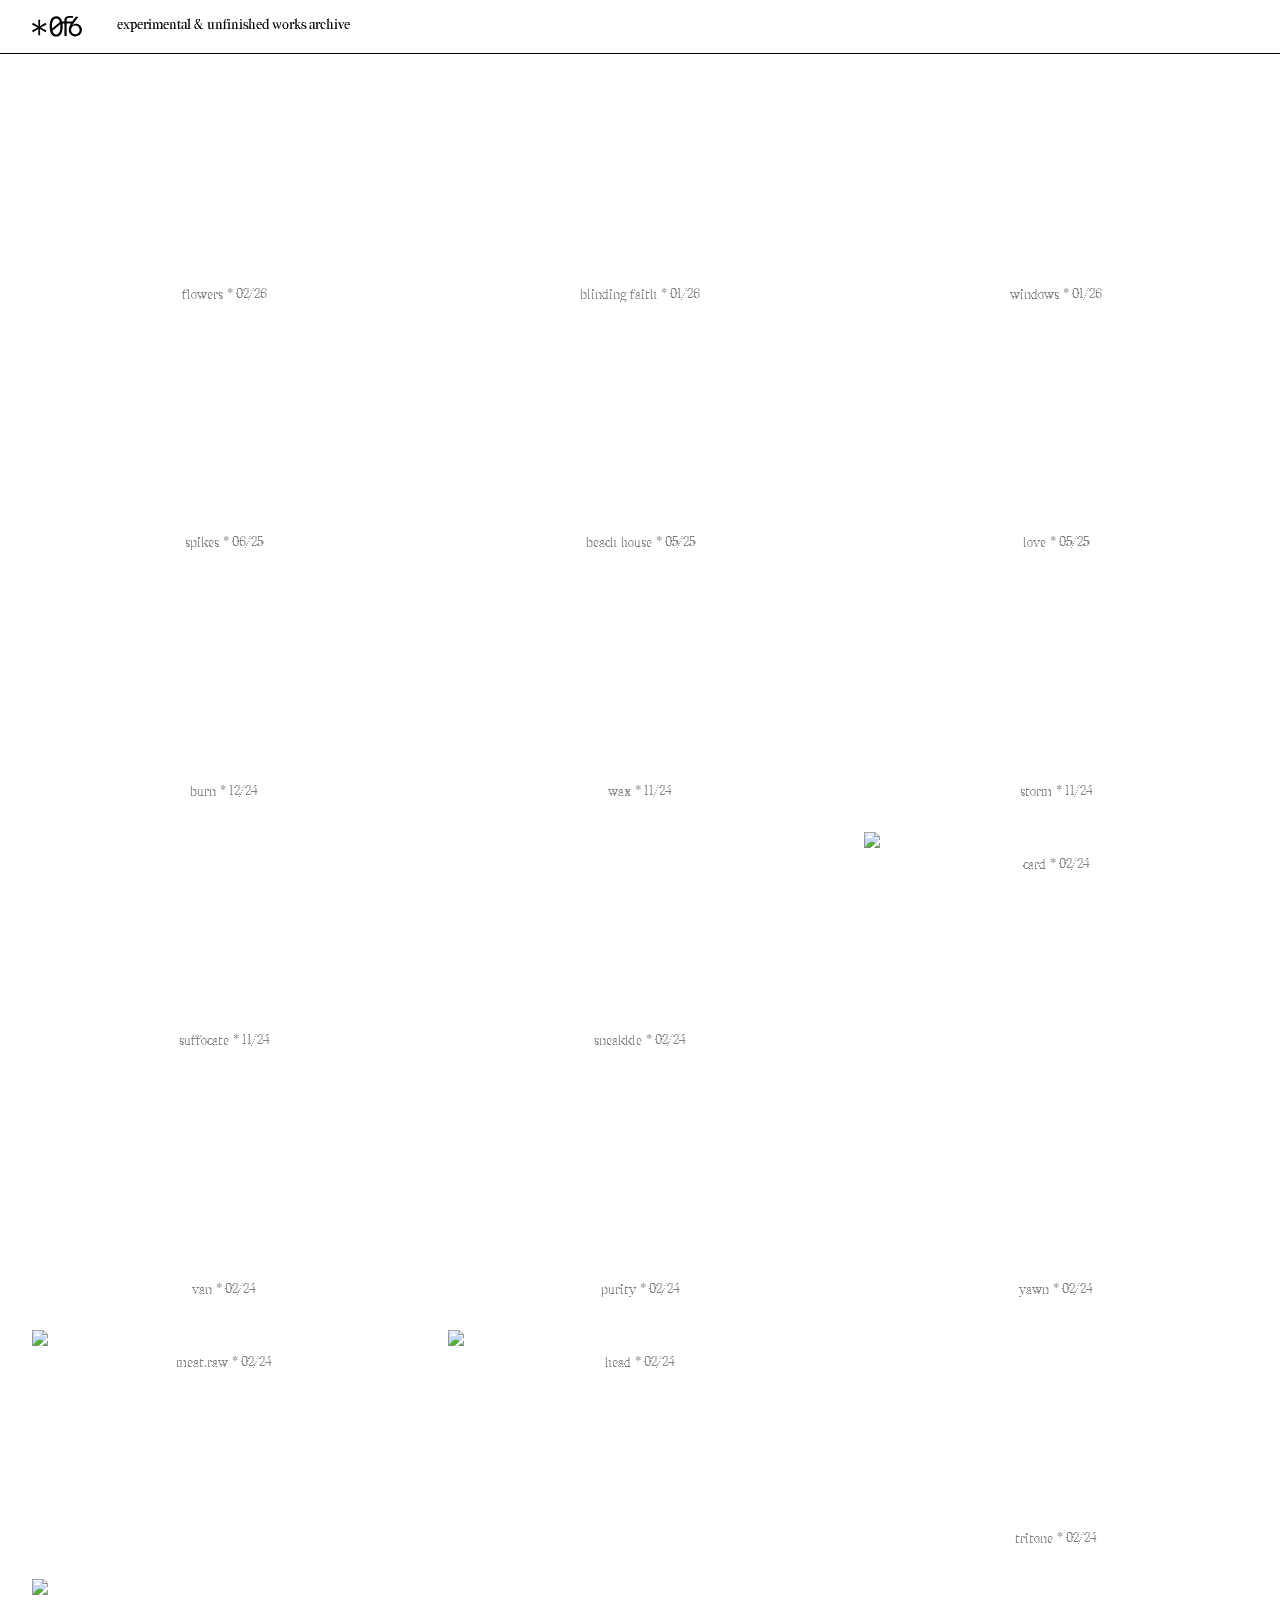
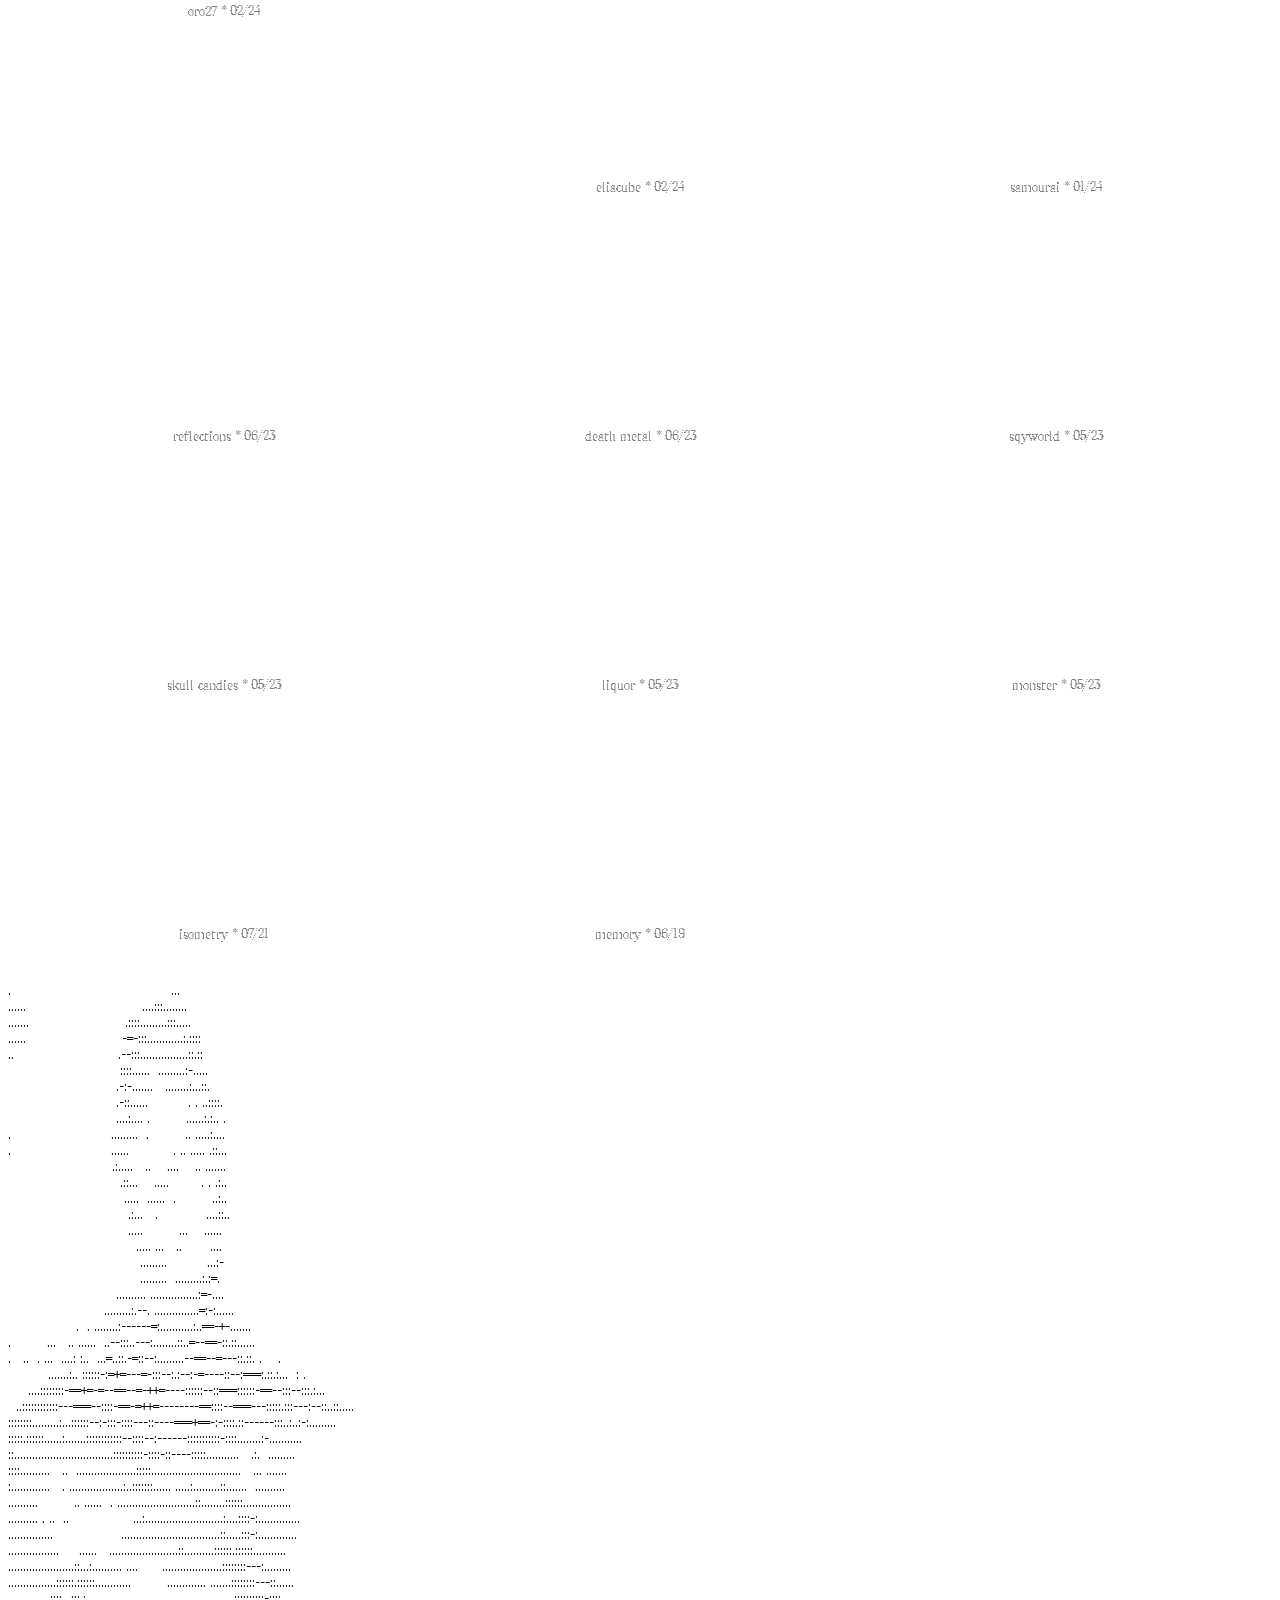
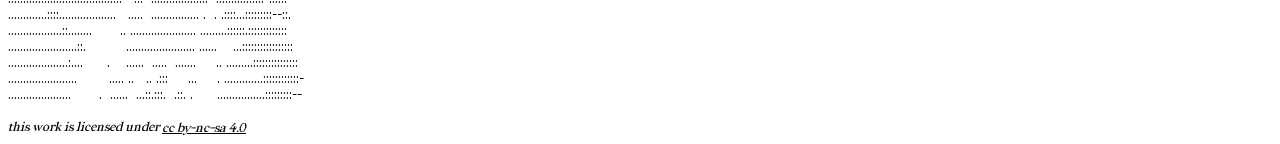
==== index.html @ b560e66b "back to basics + new logo removes flicker effect, back to basic font, are.na inspired layout, new lo" ====
<!DOCTYPE html>
<html lang="fr">
<head>
  <meta charset="UTF-8">
  <meta name="viewport" content="width=device-width, initial-scale=1.0">
  <title>ofg135 archive</title>
  <link rel="icon" type="image/x-icon" href="img/logo_x0f6.svg"/>
  <link rel="stylesheet" href="style.css">
</head>

<body>
  <script src="dither-script/as-dithered-image.js"></script>

  <img id="tex" src="img/tex.webp"/>

  <header>
    <!-- <h1>* 0f6</h1> -->
    <svg id="logo" xmlns="http://www.w3.org/2000/svg" viewBox="0 0 1016.7 418.02"><g id="group-svg"><polygon points="274.77 137.25 163.17 205.73 166.44 75.58 127.7 75.58 130.97 206.01 19.37 137.25 0 172.45 113.51 234.38 0 296.32 19.37 331.52 130.97 263.03 127.7 393.46 166.44 393.46 163.17 263.03 274.77 331.52 294.14 296.32 180.36 234.38 294.14 172.45 274.77 137.25"/><path d="M894.73,157.71c-25.1,0-53.48,11.73-65.21,27.56l-4.09-2.18c1.91-4.37.82-3.27,12.83-20.19L945.75,15.28h-55.39c-1.96,2.94-44.61,62.71-69.89,98.5h-114.45v-30.56c0-29.74,21.83-45.02,63.03-45.02,16.64,0,54.84,1.09,67.67,2.46V2.73c-9.82-1.36-51.02-2.73-68.21-2.73-72.85,0-108.32,26.74-108.32,84.04v29.74h-45.85c-18.79-69.82-60.46-107.23-121.54-107.23-85.68,0-132.88,73.13-132.88,205.73s47.2,205.73,132.88,205.73,132.88-73.12,132.88-205.73c0-21.18-1.22-40.84-3.6-58.94h38.12v255.67h46.39v-255.67h86.77c-31.21,48.42-44.31,87.04-44.31,129.33,0,78.31,55.94,134.52,133.43,134.52s134.25-56.48,134.25-134.52c0-71.76-51.84-124.97-121.97-124.97ZM409.56,255.67c-1.09-13.37-1.91-27.83-1.91-43.38,0-106.96,29.47-163.17,85.13-163.17,37.11,0,62.76,25.1,75.58,73.94l-158.8,132.61ZM492.78,375.45c-37.11,0-62.48-25.1-75.31-73.4l158.26-133.7c1.36,13.64,1.91,28.1,1.91,43.93,0,106.69-29.2,163.17-84.86,163.17ZM882.72,374.36c-49.39,0-87.04-38.75-87.04-89.22s37.65-89.5,87.04-89.5,87.31,38.75,87.31,89.5-37.65,89.22-87.31,89.22Z"/></g></svg>
    Experimental & unfinished works archive
  </header>

  <main class="gallery">
    <!-- <div class="item"><img src="src"/><p><b>titre</b><br/>07/25</p></div> -->
    <div class="item"><video class="lazy-video" muted loop playsinline preload="none" data-src="src/260226flowers.mp4"></video><p><b>flowers</b> * 02/26</p></div>
    <div class="item"><video class="lazy-video" muted loop playsinline preload="none" data-src="src/260124blindingfaith.mp4"></video><p><b>blinding faith</b> * 01/26</p></div>
    <div class="item"><video class="lazy-video" muted loop playsinline preload="none" data-src="src/260119windows.mp4"></video><p><b>windows</b> * 01/26</p></div>
    <div class="item"><video class="lazy-video" muted loop playsinline preload="none" data-src="src/250602spikes.mp4"></video><p><b>spikes</b> * 06/25</p></div>
    <div class="item"><video class="lazy-video" muted loop playsinline preload="none" data-src="src/250528beachhouse.mp4"></video><p><b>beach house</b> * 05/25</p></div>
    <div class="item"><video class="lazy-video" muted loop playsinline preload="none" data-src="src/250517love.mp4"></video><p><b>love</b> * 05/25</p></div>
    <div class="item"><video class="lazy-video" muted loop playsinline preload="none" data-src="src/241210burn.mp4"></video><p><b>Burn</b> * 12/24</p></div>
    <div class="item"><video class="lazy-video" muted loop playsinline preload="none" data-src="src/241118wax.mp4"></video><p><b>Wax</b> * 11/24</p></div>
    <div class="item"><video class="lazy-video" muted loop playsinline preload="none" data-src="src/241116storm.mp4"></video><p><b>storm</b> * 11/24</p></div>
    <div class="item"><video class="lazy-video" muted loop playsinline preload="none" data-src="src/241108suffocate.mp4"></video><p><b>suffocate</b> * 11/24</p></div>
    <div class="item"><video class="lazy-video" muted loop playsinline preload="none" data-src="src/240224sneaker.mp4"></video><p><b>sneakkle</b> * 02/24</p></div>
    <div class="item"><img src="src/240223card.webp"/><p><b>card</b> * 02/24</p></div>
    <div class="item"><video class="lazy-video" muted loop playsinline preload="none" data-src="src/240219van.mp4"></video><p><b>van</b> * 02/24</p></div>
    <div class="item"><video class="lazy-video" muted loop playsinline preload="none" data-src="src/240219purity.mp4"></video><p><b>Purity</b> * 02/24</p></div>
    <div class="item"><video class="lazy-video" muted loop playsinline preload="none" data-src="src/240218yawn.mp4"></video><p><b>yawn</b> * 02/24</p></div>
    <div class="item"><img src="src/240217scene.webp"/><p><b>meat.raw</b> * 02/24</p></div>
    <div class="item"><img src="src/240209head.webp"/><p><b>head</b> * 02/24</p></div>
    <div class="item"><video class="lazy-video" muted loop playsinline preload="none" data-src="src/240204tritone.mp4"></video><p><b>tritone</b> * 02/24</p></div>
    <div class="item"><img src="src/240202oro27.webp"/><p><b>Oro27</b> * 02/24</p></div>
    <div class="item"><video class="lazy-video" muted loop playsinline preload="none" data-src="src/240202eliacube.mp4"></video><p><b>Eliacube</b> * 02/24</p></div>
    <div class="item"><video class="lazy-video" muted loop playsinline preload="none" data-src="src/240115samourai.mp4"></video><p><b>Samourai</b> * 01/24</p></div>
    <div class="item"><video class="lazy-video" muted loop playsinline preload="none" data-src="src/230607cube.mp4"></video><p><b>reflections</b> * 06/23</p></div>
    <div class="item"><video class="lazy-video" muted loop playsinline preload="none" data-src="src/230602headbang.mp4"></video><p><b>death metal</b> * 06/23</p></div>
    <div class="item"><video class="lazy-video" muted loop playsinline preload="none" data-src="src/230526sqyworld.mp4"></video><p><b>sqyworld</b> * 05/23</p></div>
    <div class="item"><video class="lazy-video" muted loop playsinline preload="none" data-src="src/230526skullcandies.mp4"></video><p><b>skull candies</b> * 05/23</p></div>
    <div class="item"><video class="lazy-video" muted loop playsinline preload="none" data-src="src/230524party.mp4"></video><p><b>liquor</b> * 05/23</p></div>
    <div class="item"><video class="lazy-video" muted loop playsinline preload="none" data-src="src/230523monster.mp4"></video><p><b>Monster</b> * 05/23</p></div>
    <div class="item"><video class="lazy-video" muted loop playsinline preload="none" data-src="src/210716isometry.mp4"></video><p><b>Isometry</b> * 07/21</p></div>
    <div class="item"><video class="lazy-video" muted loop playsinline preload="none" data-src="src/190601memory.mp4"></video><p><b>memory</b> * 06/19</p></div>
  </main>
  <!-- <as-dithered-image crunch="2" src="src/240202oro27.webp"></as-dithered-image> -->

  <footer>
    <pre>
.                                        ...                                              
......                             ....:::........                                        
.......                        .::::.........:::.....                                     
......                        -=-:::............:.::::                                    
..                          .--:::................::.::                                   
                            ::::......  .........:-.....                                  
                           .-:-.......   ........:...::.                                  
                           .-::......          . . ..::::.                                
                           ....:.... .         ......:.:.. .                              
.                         .........  .         .. .....:....                              
.                         ......           . .. ..... .::...                              
                          .:.....   ..    ....    .. .......                              
                            .::...    .....        . . .:..                               
                             .....  ......  .         ..:..                               
                              .:...   .            ....::..                               
                              .....         ...    ......                                 
                                ..... ...   ..       ....                                 
                                 .........          ...:-                                 
                                 .........  .........:.:=.                                
                           .......... ................:=-....                             
                        .........:.--. ...............=:-:......                          
                 .  . ........:------=:...........:..==-+-.......                         
.         ...   .. ......  ..--:::..---:........::..=--==-::.::......                     
.   ..  . ...  ....: :..  ...=..::.-=::--:.........--==--=---::.::. .    .                
          .......:.. ::::::-:=+=---=-:::--:.:--:-=----::--:===:.::.:...  : .              
     ....::::::::-==+=-=--==--=-++=----::::::--::===::::::-==--:::--:::.:...              
  ..::::::::::::---===--::::-==-=++=--------==::::--===---:::::.:::---:--::..::.....      
::::::::.........:...::::::--:-:::-::::---::----===+==-:-::::.::------:::..:..:-:.........
:::::.::::::......:.......::::::::::::--::::--:------:::::::::::-::::........:-...........
::.................................::::::::::-::::-::----:::::...........   .:.  .........
::::..........   ..  ....................:::::..............................   ... .......
:.............   . ..................:..:::::::...... .....:.........::.......  ..........
..........         .. ......  . ..........................::........::::::................
.......... . ..  ..                ...:..........................:....::::-:..............
...............                 .................................::.....:::-:.............
.................     ......   .......................::..........::::::.::::::...........
......................::...:.......... ....      ....................::::::::---:.........
................::::::.::::::............         ............. .......::::::::---::......
..............::::...:::.:............   ...  ...................  ......::::::::::-::::..
.............::::...................   .....  ................ .  . .::::...:::::::::--::.
..................::........       .. ...................... .........::::::.:::::::::::::
.......................::.          ....................... ......    ...:::::::::::::::::
....................:....      .    ......  .....  .......     .. .........:::::::::::::::
.......................        ..... ..   .. .:::     ...     . .............::::::::::::-
.....................       .  ......  ...::.:::.  .::. .      ................:::::::::--
  </pre>
    This work is licensed under <a href="https://creativecommons.org/licenses/by-nc-sa/4.0/">CC BY-NC-SA 4.0</a><img src="https://mirrors.creativecommons.org/presskit/icons/cc.svg" alt="" style="max-width: 1em;max-height:1em;margin-left: .2em;"><img src="https://mirrors.creativecommons.org/presskit/icons/by.svg" alt="" style="max-width: 1em;max-height:1em;margin-left: .2em;"><img src="https://mirrors.creativecommons.org/presskit/icons/nc.svg" alt="" style="max-width: 1em;max-height:1em;margin-left: .2em;"><img src="https://mirrors.creativecommons.org/presskit/icons/sa.svg" alt="" style="max-width: 1em;max-height:1em;margin-left: .2em;">
  </footer>
  <svg style="position:absolute; width:0; height:0;">
  <filter id="duotone">
    <feColorMatrix type="matrix" values="
      0.33 0.33 0.33 0 0
      0.33 0.33 0.33 0 0
      0.33 0.33 0.33 0 0
      0    0    0    1 0"
      result="grayscale"/>
    <feComponentTransfer in="grayscale" result="duotone" color-interpolation-filters="sRGB">
      <feFuncR id="funcR" type="table" tableValues="0.13 0.94"/>
      <feFuncG id="funcG" type="table" tableValues="0.14 0.96"/>
      <feFuncB id="funcB" type="table" tableValues="0.14 0.94"/>
    </feComponentTransfer>
    <feComposite in="duotone" in2="SourceGraphic" operator="in"/>
  </filter>
</svg>

<script>
  // Lazy-load + lazy-play des vidéos : elles ne chargent/jouent
  // que quand elles entrent dans (ou sont proches de) la zone visible.
  // Quand elles en sortent, on coupe le src pour libérer la mémoire
  // et arrêter tout téléchargement en cours.
  (function () {
    const videos = document.querySelectorAll('video.lazy-video');

    const loadVideo = (video) => {
      if (video.dataset.loaded === 'true') return;
      const src = video.dataset.src;
      if (!src) return;
      video.src = src;
      video.load();
      video.dataset.loaded = 'true';
      // autoplay géré manuellement (plus fiable que l'attribut autoplay
      // combiné à un chargement différé)
      const playPromise = video.play();
      if (playPromise !== undefined) {
        playPromise.catch(() => {
          // lecture bloquée (rare avec muted), on ignore silencieusement
        });
      }
    };

    const unloadVideo = (video) => {
      if (video.dataset.loaded !== 'true') return;
      video.pause();
      video.removeAttribute('src');
      video.load(); // force la libération du buffer mémoire/réseau
      video.dataset.loaded = 'false';
    };

    const observer = new IntersectionObserver(
      (entries) => {
        entries.forEach((entry) => {
          const video = entry.target;
          if (entry.isIntersecting) {
            loadVideo(video);
          } else {
            unloadVideo(video);
          }
        });
      },
      {
        root: null,
        rootMargin: '200px 0px', // précharge un peu avant l'arrivée à l'écran
        threshold: 0.1
      }
    );

    videos.forEach((video) => observer.observe(video));
  })();
</script>
</body>
</html>
---- style.css ----
@font-face {
  font-family: "pixel code thin";
  src: url("fonts/PixelCode-Thin.woff2") format("woff2");
  font-display: swap;
}
@font-face {
  font-family: "redaction 35";
  src: url("fonts/Redaction_35-Regular.woff2") format("woff2");
  font-weight: 700;
  font-display: swap;
}
@font-face {
  font-family: "redaction 70";
  src: url("fonts/Redaction_70-Regular.woff2") format("woff2");
  font-weight: 400;
  font-display: swap;
}
:root{
  --title: "sf pro", "redaction 35", sans-serif;
  --body: "sf mono", "redaction 70", "pixel code thin", "jgs", monospace;
  --fontsize: 13px;
  --roundness: 0px;
}
@media (prefers-color-scheme: light) {
  :root{
    --fg: black;
    --bg: white;
  }
}
@media (prefers-color-scheme: dark) {
  :root{
    --fg: white;
    --bg: black;
  }
}
* {
  margin: 0;
  padding: 0;
  box-sizing: border-box;
  font-family: var(--title);
  font-feature-settings: "case";
  text-transform: lowercase;
  /* background-color: var(--bg); */
  color: var(--fg);
  border-radius: var(--roundness);
  font-size: var(--fontsize);
  vertical-align: middle;
}

body {
  background-color: var(--bg);
}

#tex {
  /* position: fixed;
  top: 0;
  left: 0;
  object-fit: cover;
  z-index: 99;
  width: 100%;
  height: 100vh;
  pointer-events: none;
  filter: grayscale();
  mix-blend-mode: screen;
  animation: flicker 0.34s infinite; */
  display: none;
}

/* @keyframes flicker {
  0%   { opacity: 0.1; }
  10%  { opacity: 0.12; }
  20%  { opacity: 0.07; }
  30%  { opacity: 0.14; }
  40%  { opacity: 0.09; }
  50%  { opacity: 0.11; }
  60%  { opacity: 0.07; }
  70%  { opacity: 0.13; }
  80%  { opacity: 0.1; }
  90%  { opacity: 0.12; }
  100% { opacity: 0.1; }
} */

/* @media (prefers-reduced-motion: reduce) {
  #tex {
    animation: none;
    opacity: 0.15;
  }
} */

header {
  position: sticky;
  top: 0;
  width: 100%;
  padding: 16px;
  border-bottom: 1px solid var(--fg);
  background-color: var(--bg);
  z-index: 5;
  border-radius: 0;
  /* text-align: center; */
}

main {
  display: grid;
  grid-template-columns: 1fr;
  gap: 32px;
  align-items: start;
  padding: 32px;
}

@media (min-width: 600px) {
  main { grid-template-columns: repeat(2, 1fr); }
}
@media (min-width: 1024px) {
  main { grid-template-columns: repeat(3, 1fr); }
}
@media (min-width: 1600px) {
  main { grid-template-columns: repeat(4, 1fr); }
}
@media (min-width: 2200px) {
  main { grid-template-columns: repeat(5, 1fr); }
}

.item {
  display: flex;
  flex-direction: column;
  gap: 8px;
}

.item img, .item video {
  width: 100%;
  height: auto;
  display: block;
  object-fit: cover;
  background-color: transparent;
  border-radius: var(--roundness);
}

.item * {
  text-align: center;
  font-family: var(--body);
  color: color-mix(in srgb, var(--fg) 50%, transparent);
}

pre {
  /*line-height: 1;*/
  /* text-align: left; */
  font-family: var(--body);
  font-weight: 100;
  font-size: min(2vw, 13px);
  white-space: pre;
  overflow-x: hidden;
  font-style: normal;
}

footer {
  padding: 8px;
  /* text-align: right; */
  font-style: italic;
}

/* h1 {
  color: var(--fg);
  font-family: var(--body);
  letter-spacing: -0.3em;
  font-size: 2.6244rem;
  font-weight: initial;
} */

svg {
  width: 4%;
  fill: var(--fg);
  margin-right: 32px;
  margin-left: 16px;
}

b {
  font-weight: inherit; /* désactive le bold des titres */
}

/* Firefox */
* {
  scrollbar-width: thin;
  scrollbar-color: var(--fg) var(--bg);
}

/* Chrome, Edge, Safari */
::-webkit-scrollbar {
  width: 10px;
}

::-webkit-scrollbar-track {
  background: var(--bg);
}

::-webkit-scrollbar-thumb {
  background: var(--fg);
  border: 2px solid var(--bg); /* crée un effet de "padding" autour du thumb */
}

::-webkit-scrollbar-thumb:hover {
  background: var(--fg);
}
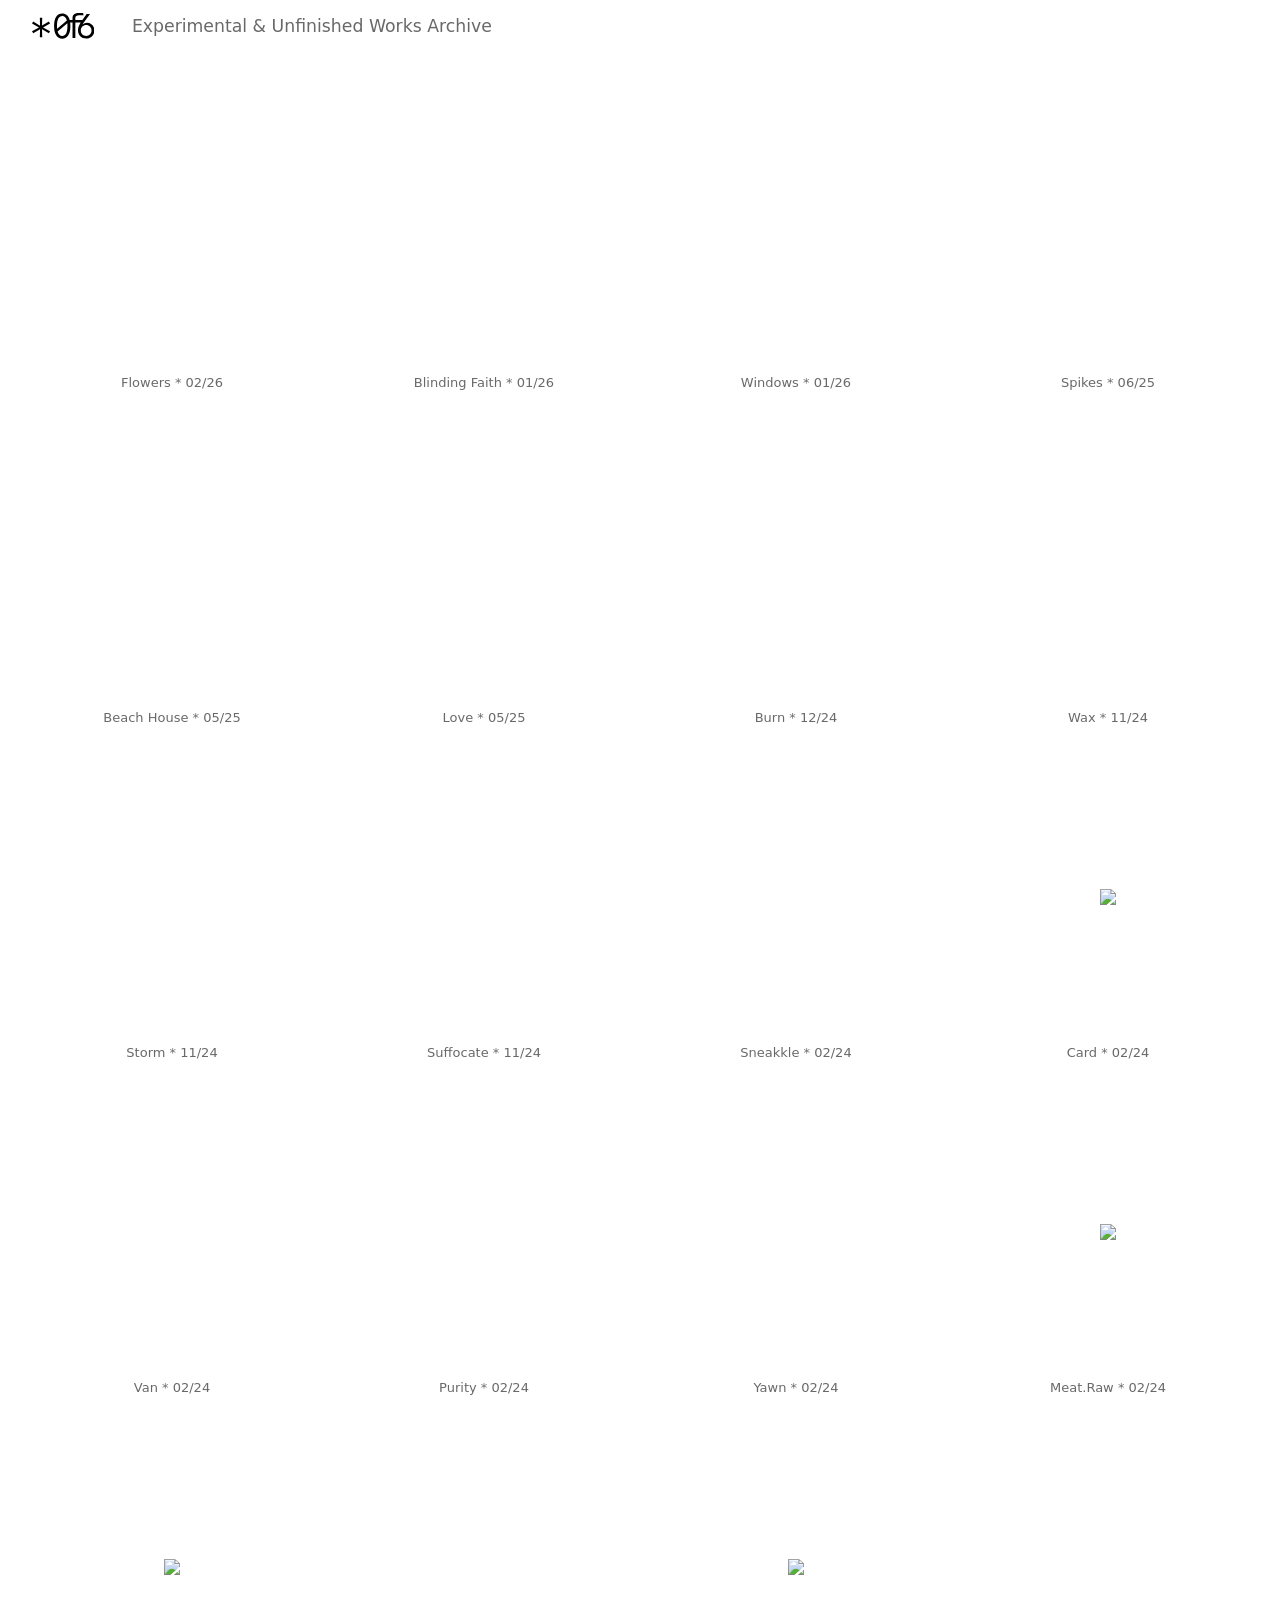
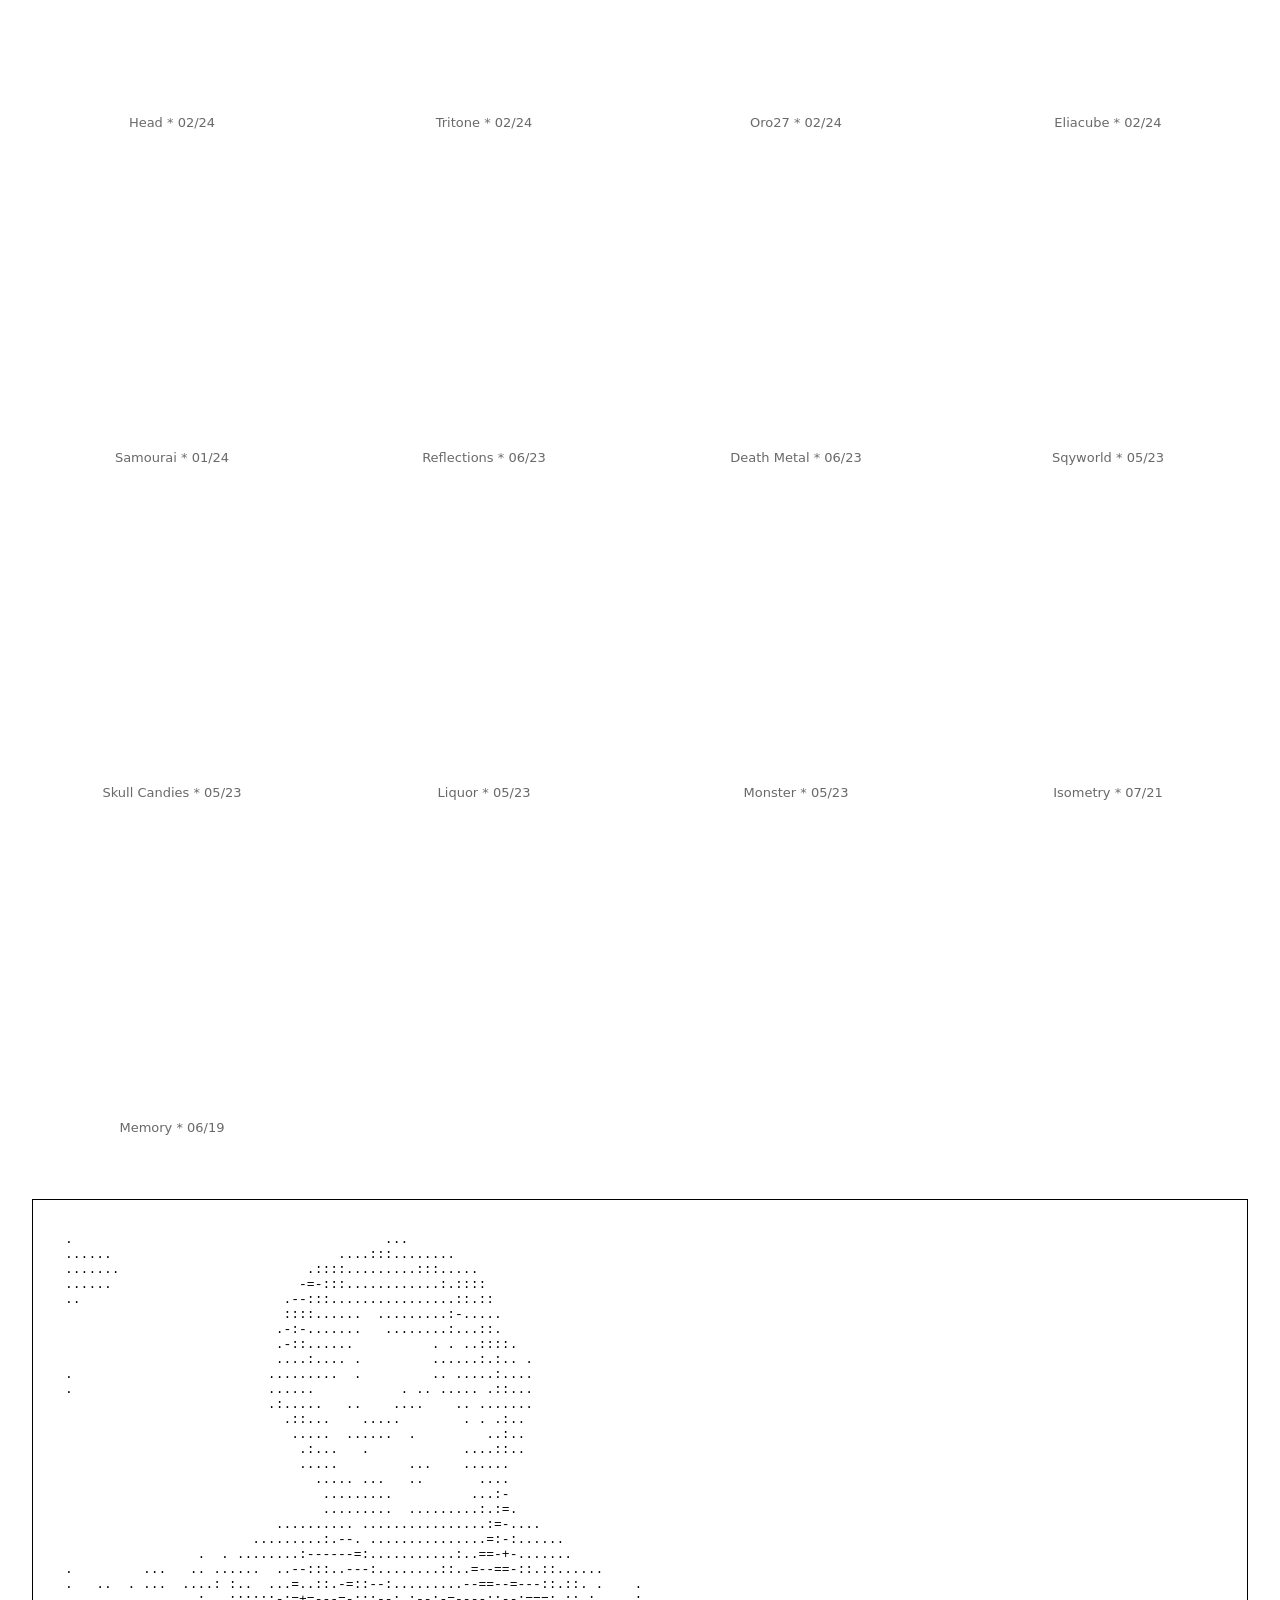
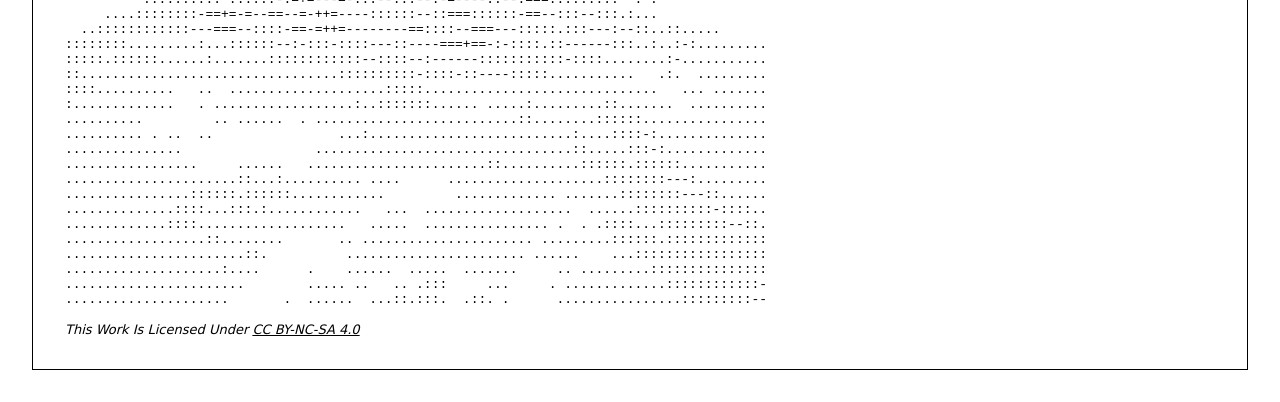
==== commit 340836f9: "project cleaning, fonts, lightbox are.na inspired layout, new logo, changed fonts, removed effects, " ====
--- a/index.html
+++ b/index.html
@@ -3,7 +3,7 @@
 <head>
   <meta charset="UTF-8">
   <meta name="viewport" content="width=device-width, initial-scale=1.0">
-  <title>ofg135 archive</title>
+  <title>x0f6 archive</title>
   <link rel="icon" type="image/x-icon" href="img/logo_x0f6.svg"/>
   <link rel="stylesheet" href="style.css">
 </head>
@@ -11,7 +11,7 @@
 <body>
   <script src="dither-script/as-dithered-image.js"></script>
 
-  <img id="tex" src="img/tex.webp"/>
+  <!-- <img id="tex" src="img/tex.webp"/> -->
 
   <header>
     <!-- <h1>* 0f6</h1> -->
@@ -20,36 +20,36 @@
   </header>
 
   <main class="gallery">
-    <!-- <div class="item"><img src="src"/><p><b>titre</b><br/>07/25</p></div> -->
-    <div class="item"><video class="lazy-video" muted loop playsinline preload="none" data-src="src/260226flowers.mp4"></video><p><b>flowers</b> * 02/26</p></div>
-    <div class="item"><video class="lazy-video" muted loop playsinline preload="none" data-src="src/260124blindingfaith.mp4"></video><p><b>blinding faith</b> * 01/26</p></div>
-    <div class="item"><video class="lazy-video" muted loop playsinline preload="none" data-src="src/260119windows.mp4"></video><p><b>windows</b> * 01/26</p></div>
-    <div class="item"><video class="lazy-video" muted loop playsinline preload="none" data-src="src/250602spikes.mp4"></video><p><b>spikes</b> * 06/25</p></div>
-    <div class="item"><video class="lazy-video" muted loop playsinline preload="none" data-src="src/250528beachhouse.mp4"></video><p><b>beach house</b> * 05/25</p></div>
-    <div class="item"><video class="lazy-video" muted loop playsinline preload="none" data-src="src/250517love.mp4"></video><p><b>love</b> * 05/25</p></div>
-    <div class="item"><video class="lazy-video" muted loop playsinline preload="none" data-src="src/241210burn.mp4"></video><p><b>Burn</b> * 12/24</p></div>
-    <div class="item"><video class="lazy-video" muted loop playsinline preload="none" data-src="src/241118wax.mp4"></video><p><b>Wax</b> * 11/24</p></div>
-    <div class="item"><video class="lazy-video" muted loop playsinline preload="none" data-src="src/241116storm.mp4"></video><p><b>storm</b> * 11/24</p></div>
-    <div class="item"><video class="lazy-video" muted loop playsinline preload="none" data-src="src/241108suffocate.mp4"></video><p><b>suffocate</b> * 11/24</p></div>
-    <div class="item"><video class="lazy-video" muted loop playsinline preload="none" data-src="src/240224sneaker.mp4"></video><p><b>sneakkle</b> * 02/24</p></div>
-    <div class="item"><img src="src/240223card.webp"/><p><b>card</b> * 02/24</p></div>
-    <div class="item"><video class="lazy-video" muted loop playsinline preload="none" data-src="src/240219van.mp4"></video><p><b>van</b> * 02/24</p></div>
-    <div class="item"><video class="lazy-video" muted loop playsinline preload="none" data-src="src/240219purity.mp4"></video><p><b>Purity</b> * 02/24</p></div>
-    <div class="item"><video class="lazy-video" muted loop playsinline preload="none" data-src="src/240218yawn.mp4"></video><p><b>yawn</b> * 02/24</p></div>
-    <div class="item"><img src="src/240217scene.webp"/><p><b>meat.raw</b> * 02/24</p></div>
-    <div class="item"><img src="src/240209head.webp"/><p><b>head</b> * 02/24</p></div>
-    <div class="item"><video class="lazy-video" muted loop playsinline preload="none" data-src="src/240204tritone.mp4"></video><p><b>tritone</b> * 02/24</p></div>
-    <div class="item"><img src="src/240202oro27.webp"/><p><b>Oro27</b> * 02/24</p></div>
-    <div class="item"><video class="lazy-video" muted loop playsinline preload="none" data-src="src/240202eliacube.mp4"></video><p><b>Eliacube</b> * 02/24</p></div>
-    <div class="item"><video class="lazy-video" muted loop playsinline preload="none" data-src="src/240115samourai.mp4"></video><p><b>Samourai</b> * 01/24</p></div>
-    <div class="item"><video class="lazy-video" muted loop playsinline preload="none" data-src="src/230607cube.mp4"></video><p><b>reflections</b> * 06/23</p></div>
-    <div class="item"><video class="lazy-video" muted loop playsinline preload="none" data-src="src/230602headbang.mp4"></video><p><b>death metal</b> * 06/23</p></div>
-    <div class="item"><video class="lazy-video" muted loop playsinline preload="none" data-src="src/230526sqyworld.mp4"></video><p><b>sqyworld</b> * 05/23</p></div>
-    <div class="item"><video class="lazy-video" muted loop playsinline preload="none" data-src="src/230526skullcandies.mp4"></video><p><b>skull candies</b> * 05/23</p></div>
-    <div class="item"><video class="lazy-video" muted loop playsinline preload="none" data-src="src/230524party.mp4"></video><p><b>liquor</b> * 05/23</p></div>
-    <div class="item"><video class="lazy-video" muted loop playsinline preload="none" data-src="src/230523monster.mp4"></video><p><b>Monster</b> * 05/23</p></div>
-    <div class="item"><video class="lazy-video" muted loop playsinline preload="none" data-src="src/210716isometry.mp4"></video><p><b>Isometry</b> * 07/21</p></div>
-    <div class="item"><video class="lazy-video" muted loop playsinline preload="none" data-src="src/190601memory.mp4"></video><p><b>memory</b> * 06/19</p></div>
+    <!-- <div class="item"><img src="src"/><p>titre<br/>07/25</p></div> -->
+    <div class="item"><div class="media"><video class="lazy-video" muted loop playsinline preload="none" data-src="src/260226flowers.mp4"></video></div><p>flowers * 02/26</p></div>
+    <div class="item"><div class="media"><video class="lazy-video" muted loop playsinline preload="none" data-src="src/260124blindingfaith.mp4"></video></div><p>blinding faith * 01/26</p></div>
+    <div class="item"><div class="media"><video class="lazy-video" muted loop playsinline preload="none" data-src="src/260119windows.mp4"></video></div><p>windows * 01/26</p></div>
+    <div class="item"><div class="media"><video class="lazy-video" muted loop playsinline preload="none" data-src="src/250602spikes.mp4"></video></div><p>spikes * 06/25</p></div>
+    <div class="item"><div class="media"><video class="lazy-video" muted loop playsinline preload="none" data-src="src/250528beachhouse.mp4"></video></div><p>beach house * 05/25</p></div>
+    <div class="item"><div class="media"><video class="lazy-video" muted loop playsinline preload="none" data-src="src/250517love.mp4"></video></div><p>love * 05/25</p></div>
+    <div class="item"><div class="media"><video class="lazy-video" muted loop playsinline preload="none" data-src="src/241210burn.mp4"></video></div><p>Burn * 12/24</p></div>
+    <div class="item"><div class="media"><video class="lazy-video" muted loop playsinline preload="none" data-src="src/241118wax.mp4"></video></div><p>Wax * 11/24</p></div>
+    <div class="item"><div class="media"><video class="lazy-video" muted loop playsinline preload="none" data-src="src/241116storm.mp4"></video></div><p>storm * 11/24</p></div>
+    <div class="item"><div class="media"><video class="lazy-video" muted loop playsinline preload="none" data-src="src/241108suffocate.mp4"></video></div><p>suffocate * 11/24</p></div>
+    <div class="item"><div class="media"><video class="lazy-video" muted loop playsinline preload="none" data-src="src/240224sneaker.mp4"></video></div><p>sneakkle * 02/24</p></div>
+    <div class="item"><div class="media"><img src="src/240223card.webp"/></div><p>card * 02/24</p></div>
+    <div class="item"><div class="media"><video class="lazy-video" muted loop playsinline preload="none" data-src="src/240219van.mp4"></video></div><p>van * 02/24</p></div>
+    <div class="item"><div class="media"><video class="lazy-video" muted loop playsinline preload="none" data-src="src/240219purity.mp4"></video></div><p>Purity * 02/24</p></div>
+    <div class="item"><div class="media"><video class="lazy-video" muted loop playsinline preload="none" data-src="src/240218yawn.mp4"></video></div><p>yawn * 02/24</p></div>
+    <div class="item"><div class="media"><img src="src/240217scene.webp"/></div><p>meat.raw * 02/24</p></div>
+    <div class="item"><div class="media"><img src="src/240209head.webp"/></div><p>head * 02/24</p></div>
+    <div class="item"><div class="media"><video class="lazy-video" muted loop playsinline preload="none" data-src="src/240204tritone.mp4"></video></div><p>tritone * 02/24</p></div>
+    <div class="item"><div class="media"><img src="src/240202oro27.webp"/></div><p>Oro27 * 02/24</p></div>
+    <div class="item"><div class="media"><video class="lazy-video" muted loop playsinline preload="none" data-src="src/240202eliacube.mp4"></video></div><p>Eliacube * 02/24</p></div>
+    <div class="item"><div class="media"><video class="lazy-video" muted loop playsinline preload="none" data-src="src/240115samourai.mp4"></video></div><p>Samourai * 01/24</p></div>
+    <div class="item"><div class="media"><video class="lazy-video" muted loop playsinline preload="none" data-src="src/230607cube.mp4"></video></div><p>reflections * 06/23</p></div>
+    <div class="item"><div class="media"><video class="lazy-video" muted loop playsinline preload="none" data-src="src/230602headbang.mp4"></video></div><p>death metal * 06/23</p></div>
+    <div class="item"><div class="media"><video class="lazy-video" muted loop playsinline preload="none" data-src="src/230526sqyworld.mp4"></video></div><p>sqyworld * 05/23</p></div>
+    <div class="item"><div class="media"><video class="lazy-video" muted loop playsinline preload="none" data-src="src/230526skullcandies.mp4"></video></div><p>skull candies * 05/23</p></div>
+    <div class="item"><div class="media"><video class="lazy-video" muted loop playsinline preload="none" data-src="src/230524party.mp4"></video></div><p>liquor * 05/23</p></div>
+    <div class="item"><div class="media"><video class="lazy-video" muted loop playsinline preload="none" data-src="src/230523monster.mp4"></video></div><p>Monster * 05/23</p></div>
+    <div class="item"><div class="media"><video class="lazy-video" muted loop playsinline preload="none" data-src="src/210716isometry.mp4"></video></div><p>Isometry * 07/21</p></div>
+    <div class="item"><div class="media"><video class="lazy-video" muted loop playsinline preload="none" data-src="src/190601memory.mp4"></video></div><p>memory * 06/19</p></div>
   </main>
   <!-- <as-dithered-image crunch="2" src="src/240202oro27.webp"></as-dithered-image> -->
 
@@ -120,6 +120,91 @@
   </filter>
 </svg>
 
+<!-- ============================================
+     1) Markup de l'overlay — à coller une seule fois,
+     juste avant </body>, après le <footer> par exemple
+     ============================================ -->
+
+<div class="lightbox-overlay" id="lightbox">
+  <button class="lightbox-close" id="lightbox-close" aria-label="fermer">✕</button>
+  <div class="lightbox-content" id="lightbox-content"></div>
+  <p class="lightbox-caption" id="lightbox-caption"></p>
+</div>
+
+<!-- ============================================
+     2) Script — à coller juste avant </body>,
+     après le script de lazy-load des vidéos existant
+     ============================================ -->
+
+<script>
+(function () {
+  const overlay   = document.getElementById('lightbox');
+  const content   = document.getElementById('lightbox-content');
+  const caption   = document.getElementById('lightbox-caption');
+  const closeBtn  = document.getElementById('lightbox-close');
+
+  function openLightbox(mediaEl, captionText) {
+    content.innerHTML = ''; // vide le contenu précédent
+
+    let clone;
+    if (mediaEl.tagName === 'VIDEO') {
+      clone = document.createElement('video');
+      // on récupère la vraie source, que la vidéo soit déjà
+      // chargée (src) ou encore en lazy-load (data-src)
+      const realSrc = mediaEl.src || mediaEl.dataset.src;
+      clone.src = realSrc;
+      clone.controls = true;
+      clone.autoplay = true;
+      clone.loop = true;
+      clone.muted = true;
+      clone.playsInline = true;
+    } else {
+      clone = document.createElement('img');
+      clone.src = mediaEl.src;
+      clone.alt = mediaEl.alt || '';
+    }
+
+    content.appendChild(clone);
+    caption.textContent = captionText || '';
+    overlay.classList.add('open');
+    document.body.style.overflow = 'hidden'; // empêche le scroll derrière
+  }
+
+  function closeLightbox() {
+    overlay.classList.remove('open');
+    document.body.style.overflow = '';
+    // coupe la vidéo pour libérer mémoire/réseau
+    const vid = content.querySelector('video');
+    if (vid) {
+      vid.pause();
+      vid.removeAttribute('src');
+      vid.load();
+    }
+    content.innerHTML = '';
+  }
+
+  // Ouverture au clic sur chaque .media
+  document.querySelectorAll('.item .media').forEach((mediaWrapper) => {
+    mediaWrapper.addEventListener('click', () => {
+      const mediaEl = mediaWrapper.querySelector('img, video');
+      if (!mediaEl) return;
+      const item = mediaWrapper.closest('.item');
+      const captionEl = item ? item.querySelector('p') : null;
+      openLightbox(mediaEl, captionEl ? captionEl.textContent : '');
+    });
+  });
+
+  // Fermeture : bouton, clic sur le fond, touche Échap
+  closeBtn.addEventListener('click', closeLightbox);
+  overlay.addEventListener('click', (e) => {
+    if (e.target === overlay) closeLightbox();
+  });
+  document.addEventListener('keydown', (e) => {
+    if (e.key === 'Escape' && overlay.classList.contains('open')) closeLightbox();
+  });
+})();
+</script>
+
 <script>
   // Lazy-load + lazy-play des vidéos : elles ne chargent/jouent
   // que quand elles entrent dans (ou sont proches de) la zone visible.
--- a/style.css
+++ b/style.css
@@ -1,23 +1,26 @@
+/* Generated by Timbrica — font-converter */
+
 @font-face {
-  font-family: "pixel code thin";
-  src: url("fonts/PixelCode-Thin.woff2") format("woff2");
-  font-display: swap;
-}
+    font-family: 'Inter Variable';
+    src:
+       url('InterVariable.woff2') format('woff2');
+    font-weight: 100 900;
+    font-style: normal;
+    font-display: swap;
+}
+
 @font-face {
-  font-family: "redaction 35";
-  src: url("fonts/Redaction_35-Regular.woff2") format("woff2");
-  font-weight: 700;
-  font-display: swap;
-}
-@font-face {
-  font-family: "redaction 70";
-  src: url("fonts/Redaction_70-Regular.woff2") format("woff2");
-  font-weight: 400;
-  font-display: swap;
-}
+    font-family: 'Google Sans Code';
+    src:
+       url('GoogleSansCode-Regular.woff2') format('woff2');
+    font-weight: 300 800;
+    font-style: normal;
+    font-display: swap;
+}
+
 :root{
-  --title: "sf pro", "redaction 35", sans-serif;
-  --body: "sf mono", "redaction 70", "pixel code thin", "jgs", monospace;
+  --title: "inter variable", inter, -apple-system, BlinkMacSystemFont, system-ui, sans-serif;
+  --body: "google sans code",  monospace;
   --fontsize: 13px;
   --roundness: 0px;
 }
@@ -25,12 +28,18 @@
   :root{
     --fg: black;
     --bg: white;
+    --fg-muted: #696969;
+    font-weight: 400;
+    letter-spacing: 0;
   }
 }
 @media (prefers-color-scheme: dark) {
   :root{
     --fg: white;
     --bg: black;
+    --fg-muted: #b2b2b2;
+    font-weight: 500;
+    letter-spacing: 0.005em;
   }
 }
 * {
@@ -39,106 +48,75 @@
   box-sizing: border-box;
   font-family: var(--title);
   font-feature-settings: "case";
-  text-transform: lowercase;
-  /* background-color: var(--bg); */
+  text-transform: capitalize;
   color: var(--fg);
   border-radius: var(--roundness);
   font-size: var(--fontsize);
-  vertical-align: middle;
 }
 
 body {
   background-color: var(--bg);
 }
-
-#tex {
-  /* position: fixed;
-  top: 0;
-  left: 0;
-  object-fit: cover;
-  z-index: 99;
-  width: 100%;
-  height: 100vh;
-  pointer-events: none;
-  filter: grayscale();
-  mix-blend-mode: screen;
-  animation: flicker 0.34s infinite; */
-  display: none;
-}
-
-/* @keyframes flicker {
-  0%   { opacity: 0.1; }
-  10%  { opacity: 0.12; }
-  20%  { opacity: 0.07; }
-  30%  { opacity: 0.14; }
-  40%  { opacity: 0.09; }
-  50%  { opacity: 0.11; }
-  60%  { opacity: 0.07; }
-  70%  { opacity: 0.13; }
-  80%  { opacity: 0.1; }
-  90%  { opacity: 0.12; }
-  100% { opacity: 0.1; }
-} */
-
-/* @media (prefers-reduced-motion: reduce) {
-  #tex {
-    animation: none;
-    opacity: 0.15;
-  }
-} */
 
 header {
   position: sticky;
   top: 0;
   width: 100%;
   padding: 16px;
-  border-bottom: 1px solid var(--fg);
+  /* border-bottom: 1px solid var(--fg); */
   background-color: var(--bg);
   z-index: 5;
   border-radius: 0;
-  /* text-align: center; */
+  font-size: calc(var(--fontsize) * 1.33);
+  color: var(--fg-muted);
+  /* padding-top: 32px;
+  padding-bottom: 32px; */
+}
+
+header * {
+  vertical-align: middle;
 }
 
 main {
   display: grid;
-  grid-template-columns: 1fr;
+  grid-template-columns: repeat(auto-fill, minmax(260px, 1fr));
   gap: 32px;
   align-items: start;
   padding: 32px;
 }
 
-@media (min-width: 600px) {
-  main { grid-template-columns: repeat(2, 1fr); }
-}
-@media (min-width: 1024px) {
-  main { grid-template-columns: repeat(3, 1fr); }
-}
-@media (min-width: 1600px) {
-  main { grid-template-columns: repeat(4, 1fr); }
-}
-@media (min-width: 2200px) {
-  main { grid-template-columns: repeat(5, 1fr); }
-}
-
 .item {
   display: flex;
   flex-direction: column;
   gap: 8px;
 }
 
-.item img, .item video {
+.item .media {
   width: 100%;
+  aspect-ratio: 1 / 1;
+  display: flex;
+  align-items: center;
+  justify-content: center;
+  overflow: hidden;
+  background-color: transparent;
+}
+
+.item .media img, .item .media video {
+  max-width: 100%;
+  max-height: 100%;
+  width: auto;
   height: auto;
   display: block;
-  object-fit: cover;
+  object-fit: contain;
   background-color: transparent;
   border-radius: var(--roundness);
 }
 
 .item * {
   text-align: center;
-  font-family: var(--body);
-  color: color-mix(in srgb, var(--fg) 50%, transparent);
+  font-family: var(--title);
+  /* font-feature-settings: "ss01"; */
+  color: var(--fg-muted);
 }
 
 pre {
@@ -153,34 +131,26 @@
 }
 
 footer {
-  padding: 8px;
+  padding: 32px;
   /* text-align: right; */
   font-style: italic;
-}
-
-/* h1 {
-  color: var(--fg);
-  font-family: var(--body);
-  letter-spacing: -0.3em;
-  font-size: 2.6244rem;
-  font-weight: initial;
-} */
+  /* background-color: rgb(247, 247, 247); */
+  border: 1px solid var(--fg);
+  margin: 32px;
+}
 
 svg {
-  width: 4%;
+  width: 5%;
   fill: var(--fg);
   margin-right: 32px;
   margin-left: 16px;
-}
-
-b {
-  font-weight: inherit; /* désactive le bold des titres */
+  margin-top: -3px;
 }
 
 /* Firefox */
 * {
   scrollbar-width: thin;
-  scrollbar-color: var(--fg) var(--bg);
+  scrollbar-color: var(--fg-muted) var(--bg);
 }
 
 /* Chrome, Edge, Safari */
@@ -193,10 +163,73 @@
 }
 
 ::-webkit-scrollbar-thumb {
-  background: var(--fg);
+  background: var(--fg-muted);
   border: 2px solid var(--bg); /* crée un effet de "padding" autour du thumb */
 }
 
 ::-webkit-scrollbar-thumb:hover {
-  background: var(--fg);
-}+  background: var(--fg-muted);
+}
+
+/* ===== Lightbox ===== */
+ 
+.lightbox-overlay {
+  position: fixed;
+  inset: 0;
+  z-index: 100;
+  display: none;
+  align-items: center;
+  justify-content: center;
+  flex-direction: column;
+  gap: 16px;
+  padding: 32px;
+  background-color: color-mix(in srgb, var(--bg) 92%, transparent);
+  backdrop-filter: blur(8px);
+  cursor: zoom-out;
+}
+ 
+.lightbox-overlay.open {
+  display: flex;
+}
+ 
+.lightbox-content {
+  max-width: 90vw;
+  max-height: 80vh;
+  display: flex;
+  align-items: center;
+  justify-content: center;
+  cursor: default;
+}
+ 
+.lightbox-content img,
+.lightbox-content video {
+  max-width: 90vw;
+  max-height: 80vh;
+  width: auto;
+  height: auto;
+  object-fit: contain;
+  display: block;
+  border-radius: var(--roundness);
+}
+ 
+.lightbox-caption {
+  text-align: center;
+  color: red;
+}
+ 
+.lightbox-close {
+  position: fixed;
+  top: 24px;
+  right: 32px;
+  font-size: calc(var(--fontsize) * 1.5);
+  cursor: pointer;
+  color: var(--fg-muted);
+  background: none;
+  border: none;
+  padding: 8px;
+}
+ 
+.lightbox-close:hover {
+  color: var(--fg);
+}
+ 
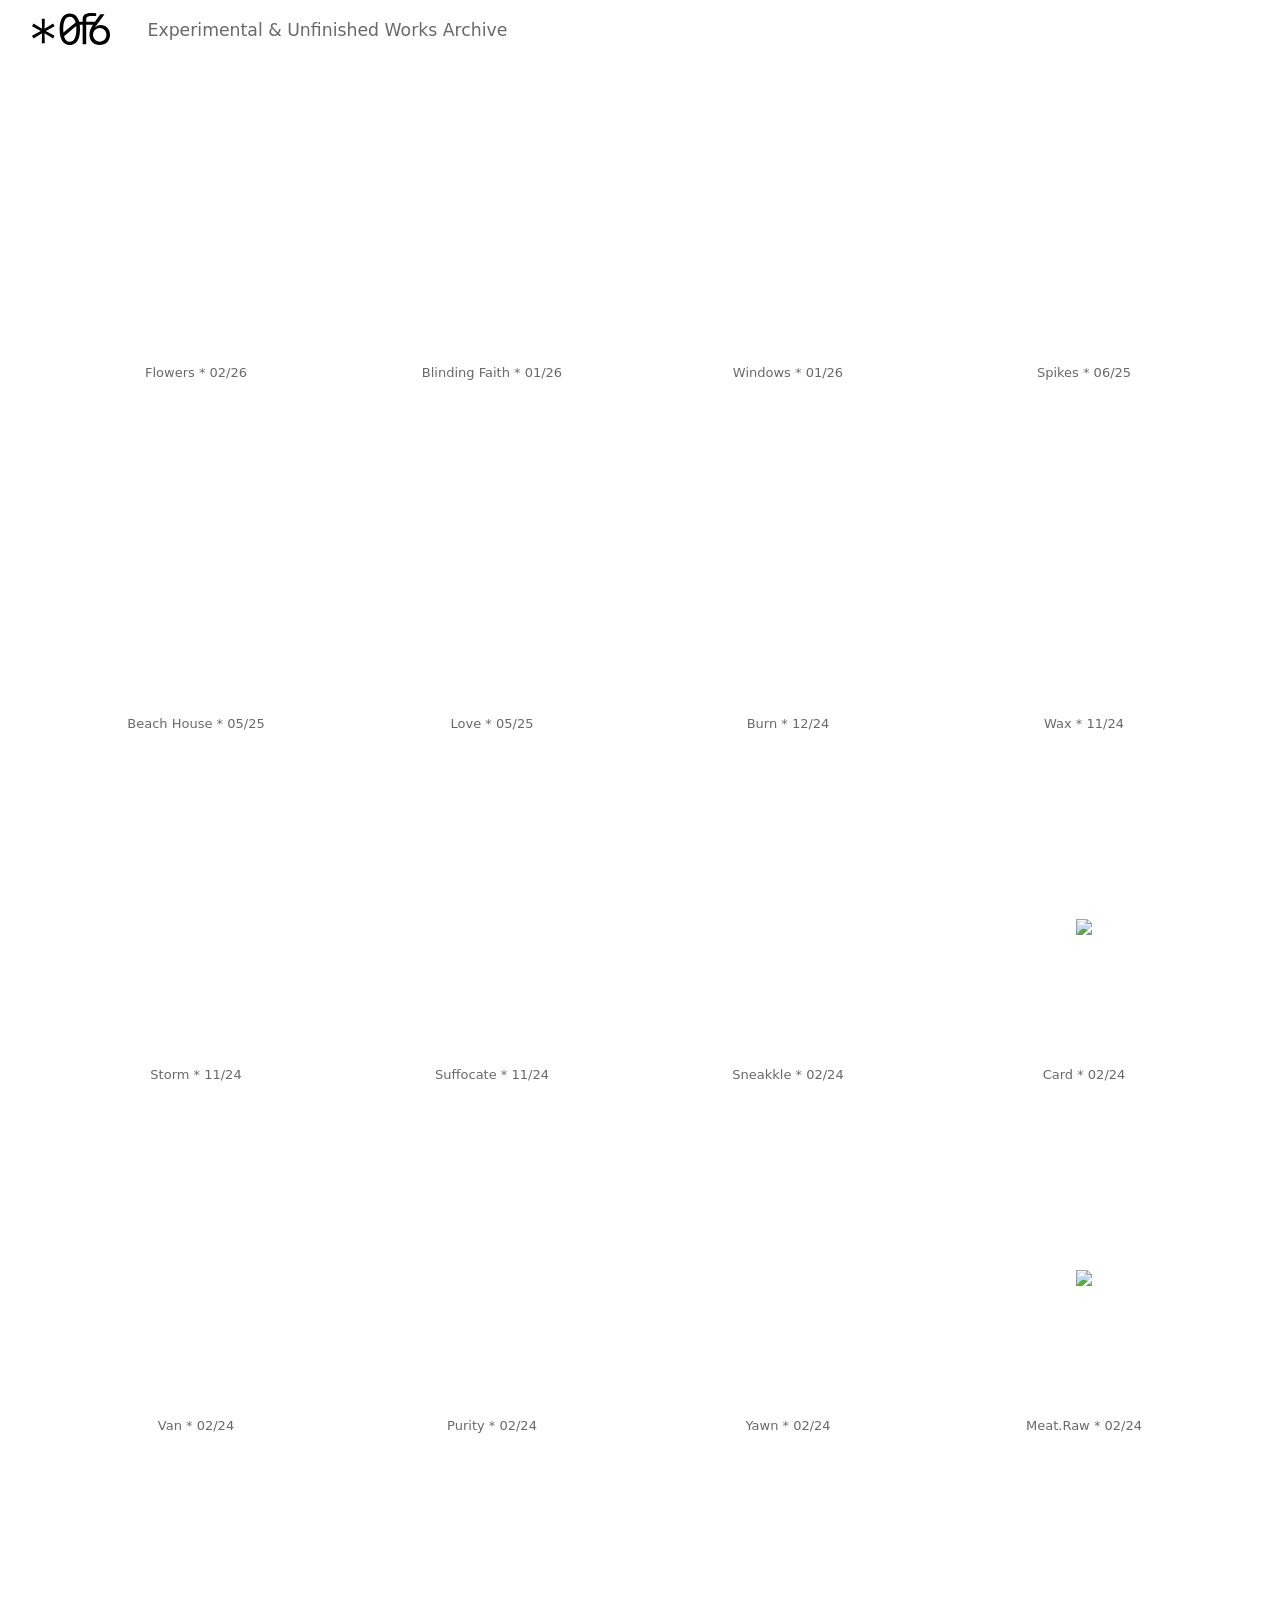
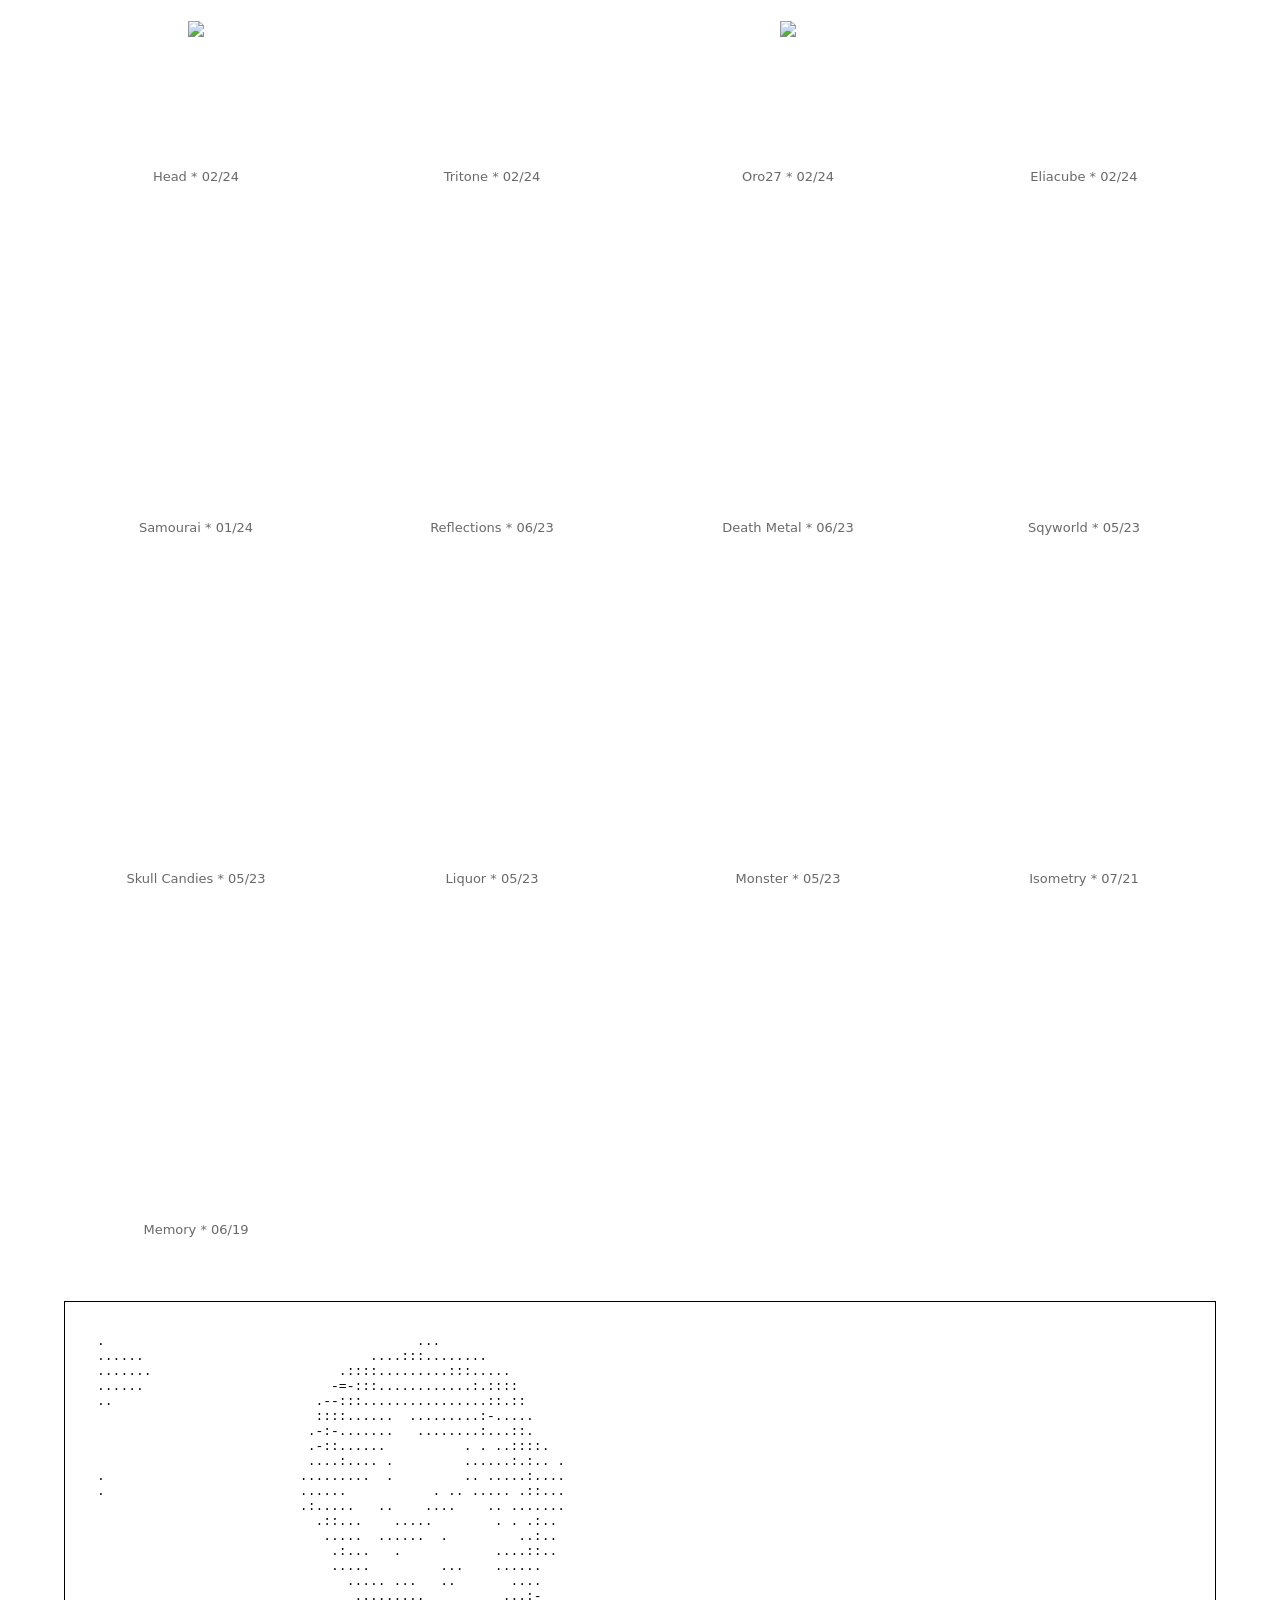
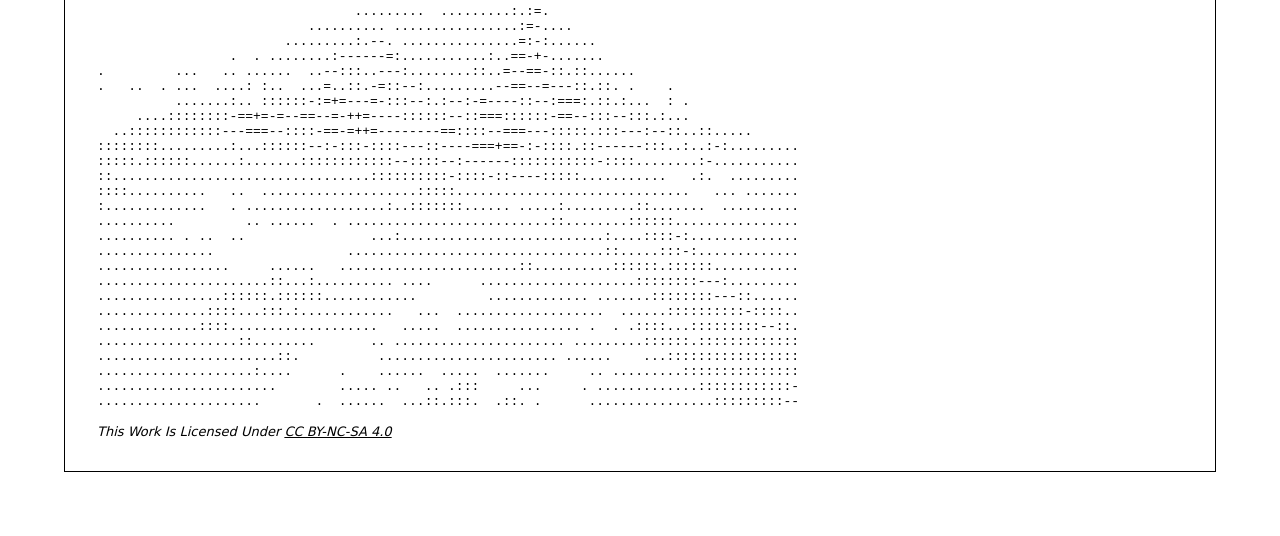
==== commit 17d7f8a3: "fixed margins and logo size" ====
--- a/index.html
+++ b/index.html
@@ -126,7 +126,7 @@
      ============================================ -->
 
 <div class="lightbox-overlay" id="lightbox">
-  <button class="lightbox-close" id="lightbox-close" aria-label="fermer">✕</button>
+  <!-- <button class="lightbox-close" id="lightbox-close" aria-label="fermer">✕</button> -->
   <div class="lightbox-content" id="lightbox-content"></div>
   <p class="lightbox-caption" id="lightbox-caption"></p>
 </div>
@@ -141,7 +141,7 @@
   const overlay   = document.getElementById('lightbox');
   const content   = document.getElementById('lightbox-content');
   const caption   = document.getElementById('lightbox-caption');
-  const closeBtn  = document.getElementById('lightbox-close');
+  // const closeBtn  = document.getElementById('lightbox-close');
 
   function openLightbox(mediaEl, captionText) {
     content.innerHTML = ''; // vide le contenu précédent
@@ -195,7 +195,7 @@
   });
 
   // Fermeture : bouton, clic sur le fond, touche Échap
-  closeBtn.addEventListener('click', closeLightbox);
+  // closeBtn.addEventListener('click', closeLightbox);
   overlay.addEventListener('click', (e) => {
     if (e.target === overlay) closeLightbox();
   });
--- a/style.css
+++ b/style.css
@@ -79,10 +79,13 @@
 
 main {
   display: grid;
-  grid-template-columns: repeat(auto-fill, minmax(260px, 1fr));
+  grid-template-columns: repeat(auto-fill, minmax(240px, 1fr));
   gap: 32px;
+  row-gap: 64px;
   align-items: start;
   padding: 32px;
+  margin-left: 32px;
+  margin-right: 32px;
 }
 
 .item {
@@ -136,11 +139,11 @@
   font-style: italic;
   /* background-color: rgb(247, 247, 247); */
   border: 1px solid var(--fg);
-  margin: 32px;
+  margin: 32px 64px 64px 64px;
 }
 
 svg {
-  width: 5%;
+  width: 6rem;
   fill: var(--fg);
   margin-right: 32px;
   margin-left: 16px;
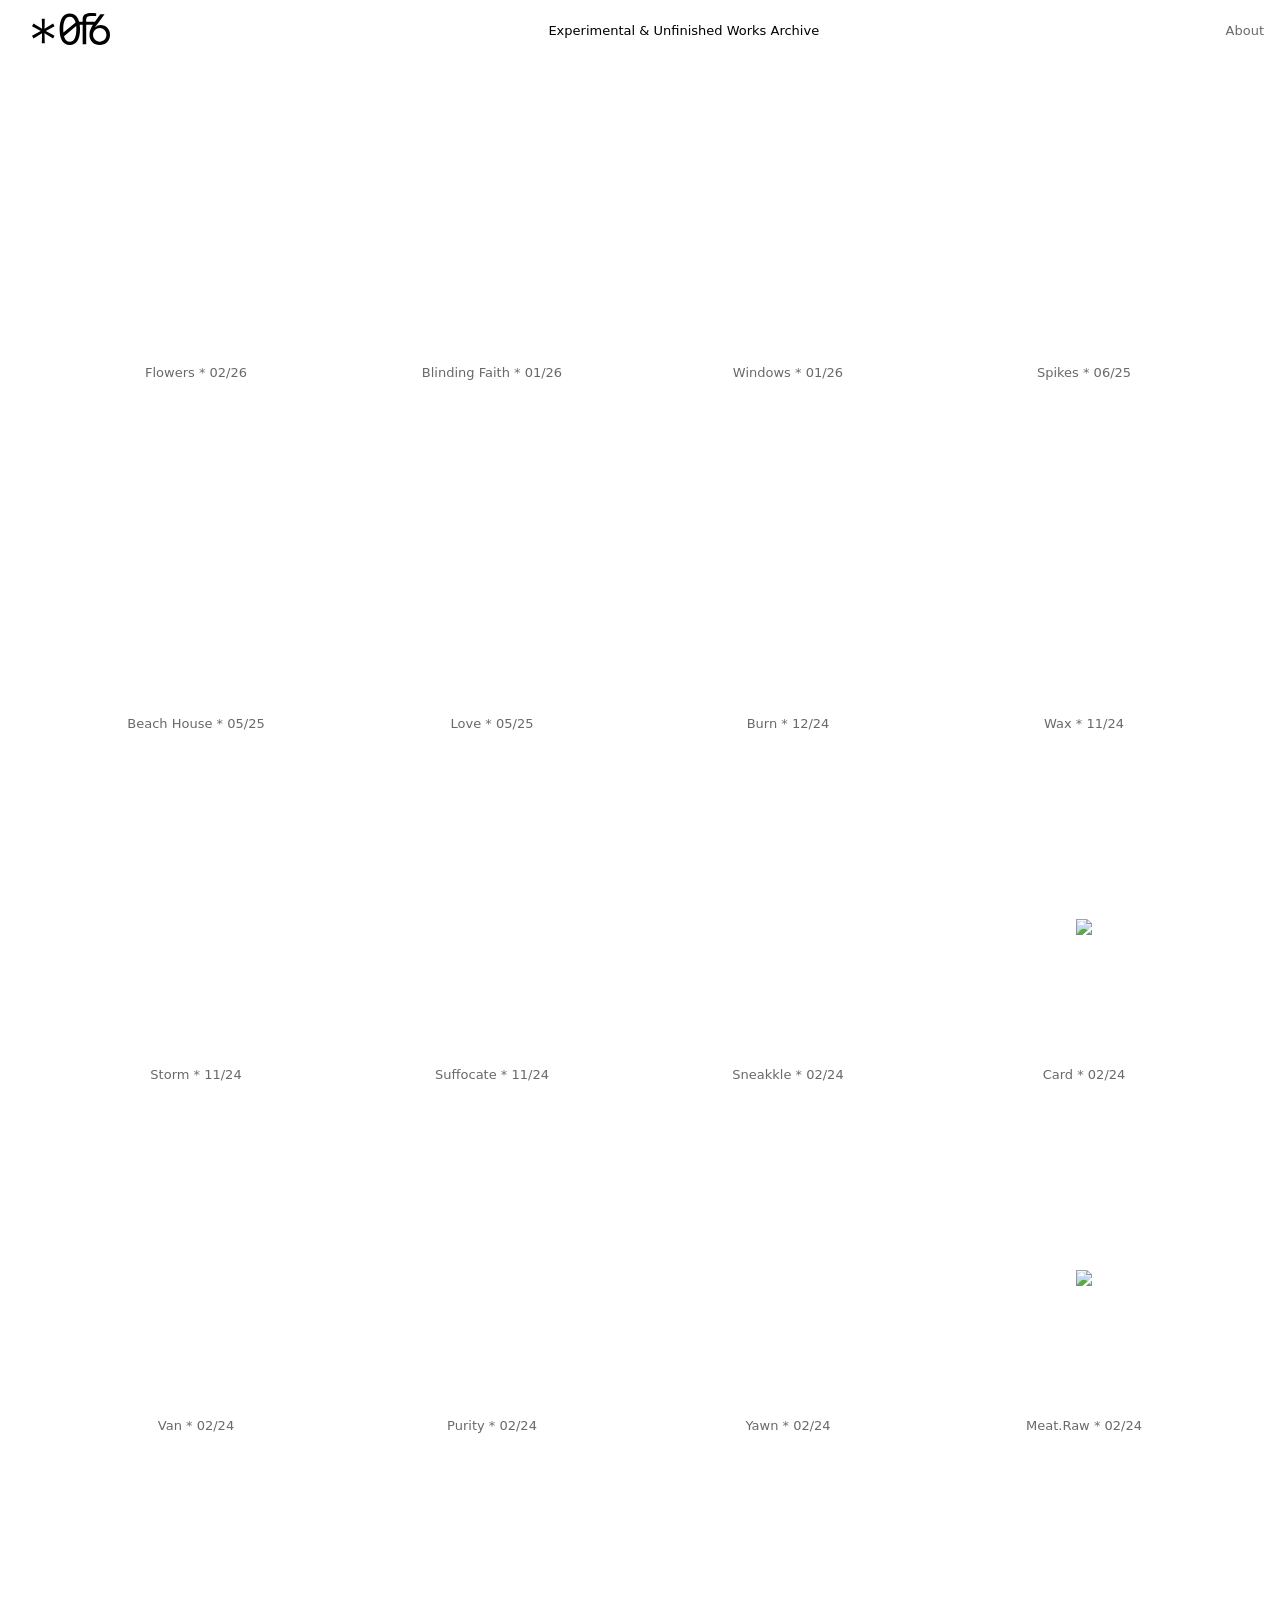
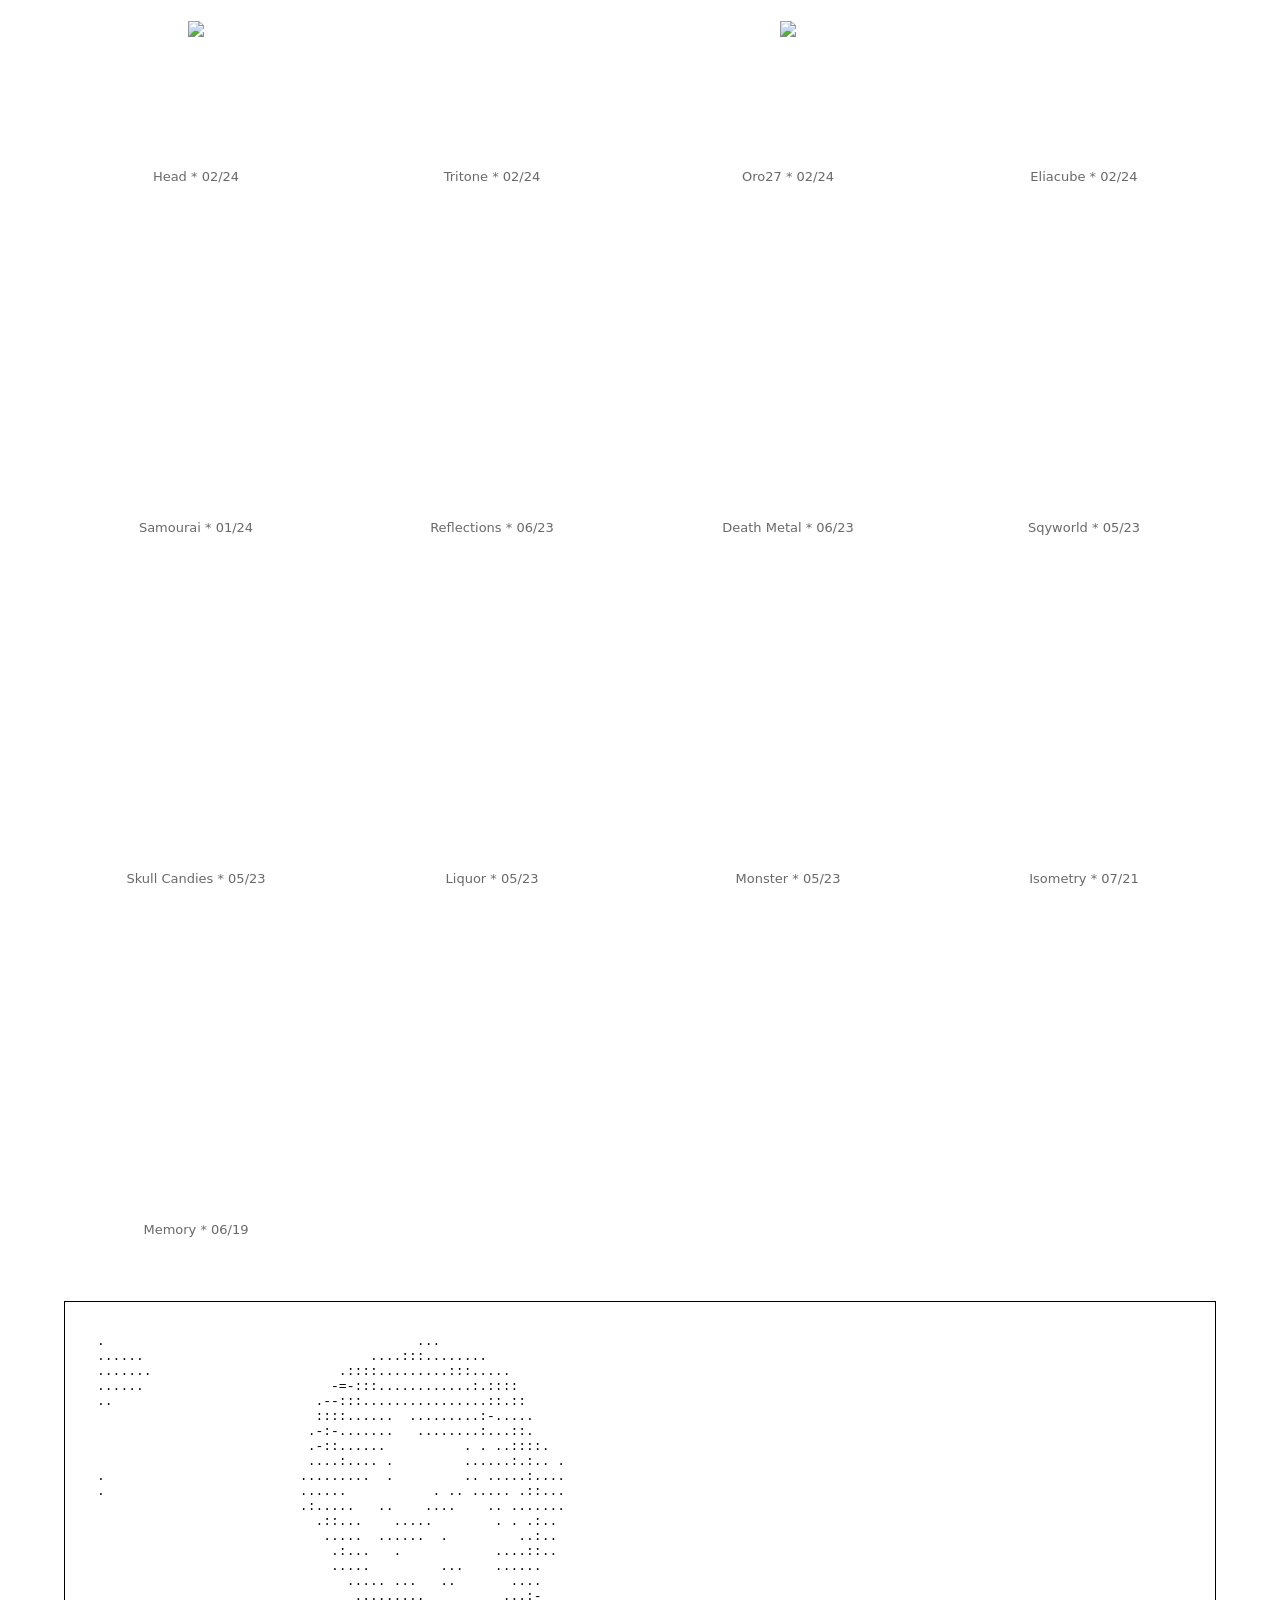
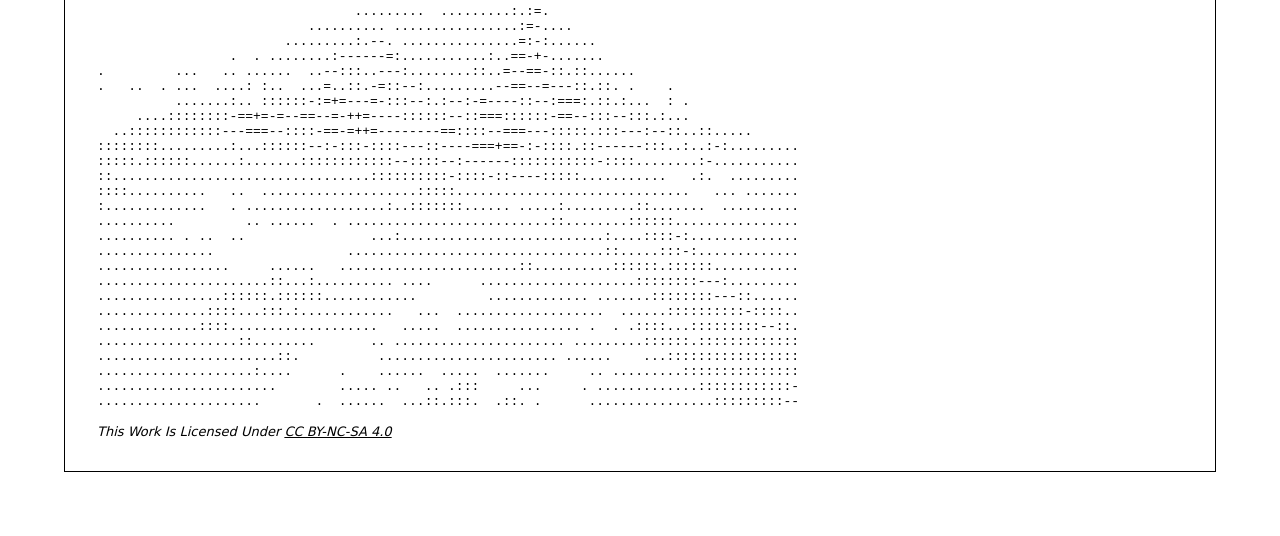
==== commit 1847c1ac: "About page and header menu" ====
--- a/index.html
+++ b/index.html
@@ -14,9 +14,12 @@
   <!-- <img id="tex" src="img/tex.webp"/> -->
 
   <header>
-    <!-- <h1>* 0f6</h1> -->
-    <svg id="logo" xmlns="http://www.w3.org/2000/svg" viewBox="0 0 1016.7 418.02"><g id="group-svg"><polygon points="274.77 137.25 163.17 205.73 166.44 75.58 127.7 75.58 130.97 206.01 19.37 137.25 0 172.45 113.51 234.38 0 296.32 19.37 331.52 130.97 263.03 127.7 393.46 166.44 393.46 163.17 263.03 274.77 331.52 294.14 296.32 180.36 234.38 294.14 172.45 274.77 137.25"/><path d="M894.73,157.71c-25.1,0-53.48,11.73-65.21,27.56l-4.09-2.18c1.91-4.37.82-3.27,12.83-20.19L945.75,15.28h-55.39c-1.96,2.94-44.61,62.71-69.89,98.5h-114.45v-30.56c0-29.74,21.83-45.02,63.03-45.02,16.64,0,54.84,1.09,67.67,2.46V2.73c-9.82-1.36-51.02-2.73-68.21-2.73-72.85,0-108.32,26.74-108.32,84.04v29.74h-45.85c-18.79-69.82-60.46-107.23-121.54-107.23-85.68,0-132.88,73.13-132.88,205.73s47.2,205.73,132.88,205.73,132.88-73.12,132.88-205.73c0-21.18-1.22-40.84-3.6-58.94h38.12v255.67h46.39v-255.67h86.77c-31.21,48.42-44.31,87.04-44.31,129.33,0,78.31,55.94,134.52,133.43,134.52s134.25-56.48,134.25-134.52c0-71.76-51.84-124.97-121.97-124.97ZM409.56,255.67c-1.09-13.37-1.91-27.83-1.91-43.38,0-106.96,29.47-163.17,85.13-163.17,37.11,0,62.76,25.1,75.58,73.94l-158.8,132.61ZM492.78,375.45c-37.11,0-62.48-25.1-75.31-73.4l158.26-133.7c1.36,13.64,1.91,28.1,1.91,43.93,0,106.69-29.2,163.17-84.86,163.17ZM882.72,374.36c-49.39,0-87.04-38.75-87.04-89.22s37.65-89.5,87.04-89.5,87.31,38.75,87.31,89.5-37.65,89.22-87.31,89.22Z"/></g></svg>
-    Experimental & unfinished works archive
+    <!-- <h1>* 0f6</h1> --> 
+    <div class="header-logo"><a href="index.html"><svg id="logo" xmlns="http://www.w3.org/2000/svg" viewBox="0 0 1016.7 418.02"><g id="group-svg"><polygon points="274.77 137.25 163.17 205.73 166.44 75.58 127.7 75.58 130.97 206.01 19.37 137.25 0 172.45 113.51 234.38 0 296.32 19.37 331.52 130.97 263.03 127.7 393.46 166.44 393.46 163.17 263.03 274.77 331.52 294.14 296.32 180.36 234.38 294.14 172.45 274.77 137.25"/><path d="M894.73,157.71c-25.1,0-53.48,11.73-65.21,27.56l-4.09-2.18c1.91-4.37.82-3.27,12.83-20.19L945.75,15.28h-55.39c-1.96,2.94-44.61,62.71-69.89,98.5h-114.45v-30.56c0-29.74,21.83-45.02,63.03-45.02,16.64,0,54.84,1.09,67.67,2.46V2.73c-9.82-1.36-51.02-2.73-68.21-2.73-72.85,0-108.32,26.74-108.32,84.04v29.74h-45.85c-18.79-69.82-60.46-107.23-121.54-107.23-85.68,0-132.88,73.13-132.88,205.73s47.2,205.73,132.88,205.73,132.88-73.12,132.88-205.73c0-21.18-1.22-40.84-3.6-58.94h38.12v255.67h46.39v-255.67h86.77c-31.21,48.42-44.31,87.04-44.31,129.33,0,78.31,55.94,134.52,133.43,134.52s134.25-56.48,134.25-134.52c0-71.76-51.84-124.97-121.97-124.97ZM409.56,255.67c-1.09-13.37-1.91-27.83-1.91-43.38,0-106.96,29.47-163.17,85.13-163.17,37.11,0,62.76,25.1,75.58,73.94l-158.8,132.61ZM492.78,375.45c-37.11,0-62.48-25.1-75.31-73.4l158.26-133.7c1.36,13.64,1.91,28.1,1.91,43.93,0,106.69-29.2,163.17-84.86,163.17ZM882.72,374.36c-49.39,0-87.04-38.75-87.04-89.22s37.65-89.5,87.04-89.5,87.31,38.75,87.31,89.5-37.65,89.22-87.31,89.22Z"/></g></svg></a></div>
+    <div class="header-title">Experimental & unfinished works archive</div>
+    <div class="header-links">
+      <a href="about.html">about</a>
+    </div>
   </header>
 
   <main class="gallery">
--- a/style.css
+++ b/style.css
@@ -19,8 +19,8 @@
 }
 
 :root{
-  --title: "inter variable", inter, -apple-system, BlinkMacSystemFont, system-ui, sans-serif;
-  --body: "google sans code",  monospace;
+  --sans: "inter variable", inter, -apple-system, BlinkMacSystemFont, system-ui, sans-serif;
+  --mono: "google sans code",  monospace;
   --fontsize: 13px;
   --roundness: 0px;
 }
@@ -46,7 +46,7 @@
   margin: 0;
   padding: 0;
   box-sizing: border-box;
-  font-family: var(--title);
+  font-family: var(--sans);
   font-feature-settings: "case";
   text-transform: capitalize;
   color: var(--fg);
@@ -71,13 +71,41 @@
   color: var(--fg-muted);
   /* padding-top: 32px;
   padding-bottom: 32px; */
+  display: grid;
+  grid-template-columns: auto 1fr auto;
+  align-items: center;
+  gap: 16px;
+}
+
+header .header-logo {
+  justify-self: start;
+}
+
+header .header-title {
+  justify-self: center;
+  text-align: center;
+}
+
+header .header-links {
+  justify-self: end;
+  display: flex;
+  gap: 24px;
+}
+
+header .header-links a {
+  text-decoration: none;
+  color: var(--fg-muted);
+}
+
+header .header-links a:hover {
+  color: var(--fg);
 }
 
 header * {
   vertical-align: middle;
 }
 
-main {
+.gallery {
   display: grid;
   grid-template-columns: repeat(auto-fill, minmax(240px, 1fr));
   gap: 32px;
@@ -86,6 +114,13 @@
   padding: 32px;
   margin-left: 32px;
   margin-right: 32px;
+}
+
+.about {
+  margin: 64px;
+  padding: 64px;
+  border: 1px solid var(--fg);
+  text-transform: none;
 }
 
 .item {
@@ -117,7 +152,7 @@
 
 .item * {
   text-align: center;
-  font-family: var(--title);
+  font-family: var(--sans);
   /* font-feature-settings: "ss01"; */
   color: var(--fg-muted);
 }
@@ -125,7 +160,7 @@
 pre {
   /*line-height: 1;*/
   /* text-align: left; */
-  font-family: var(--body);
+  font-family: var(--mono);
   font-weight: 100;
   font-size: min(2vw, 13px);
   white-space: pre;
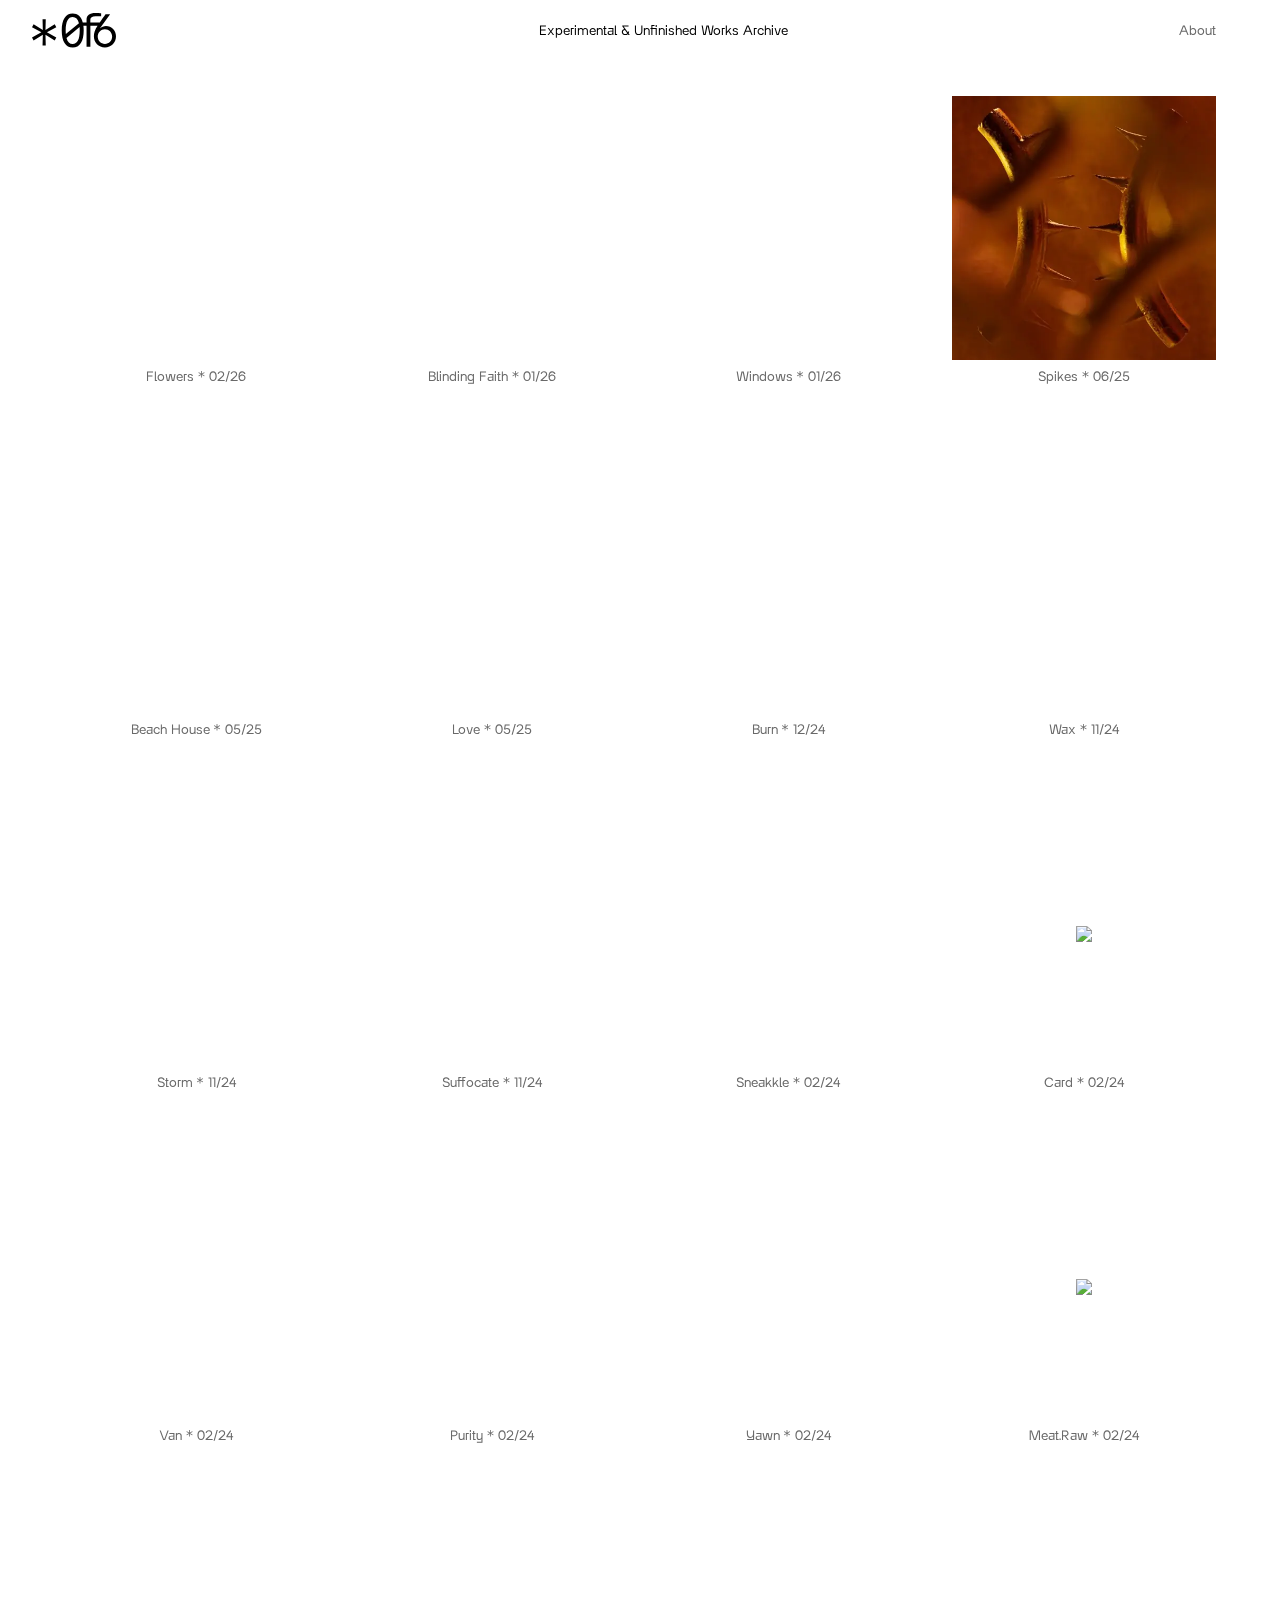
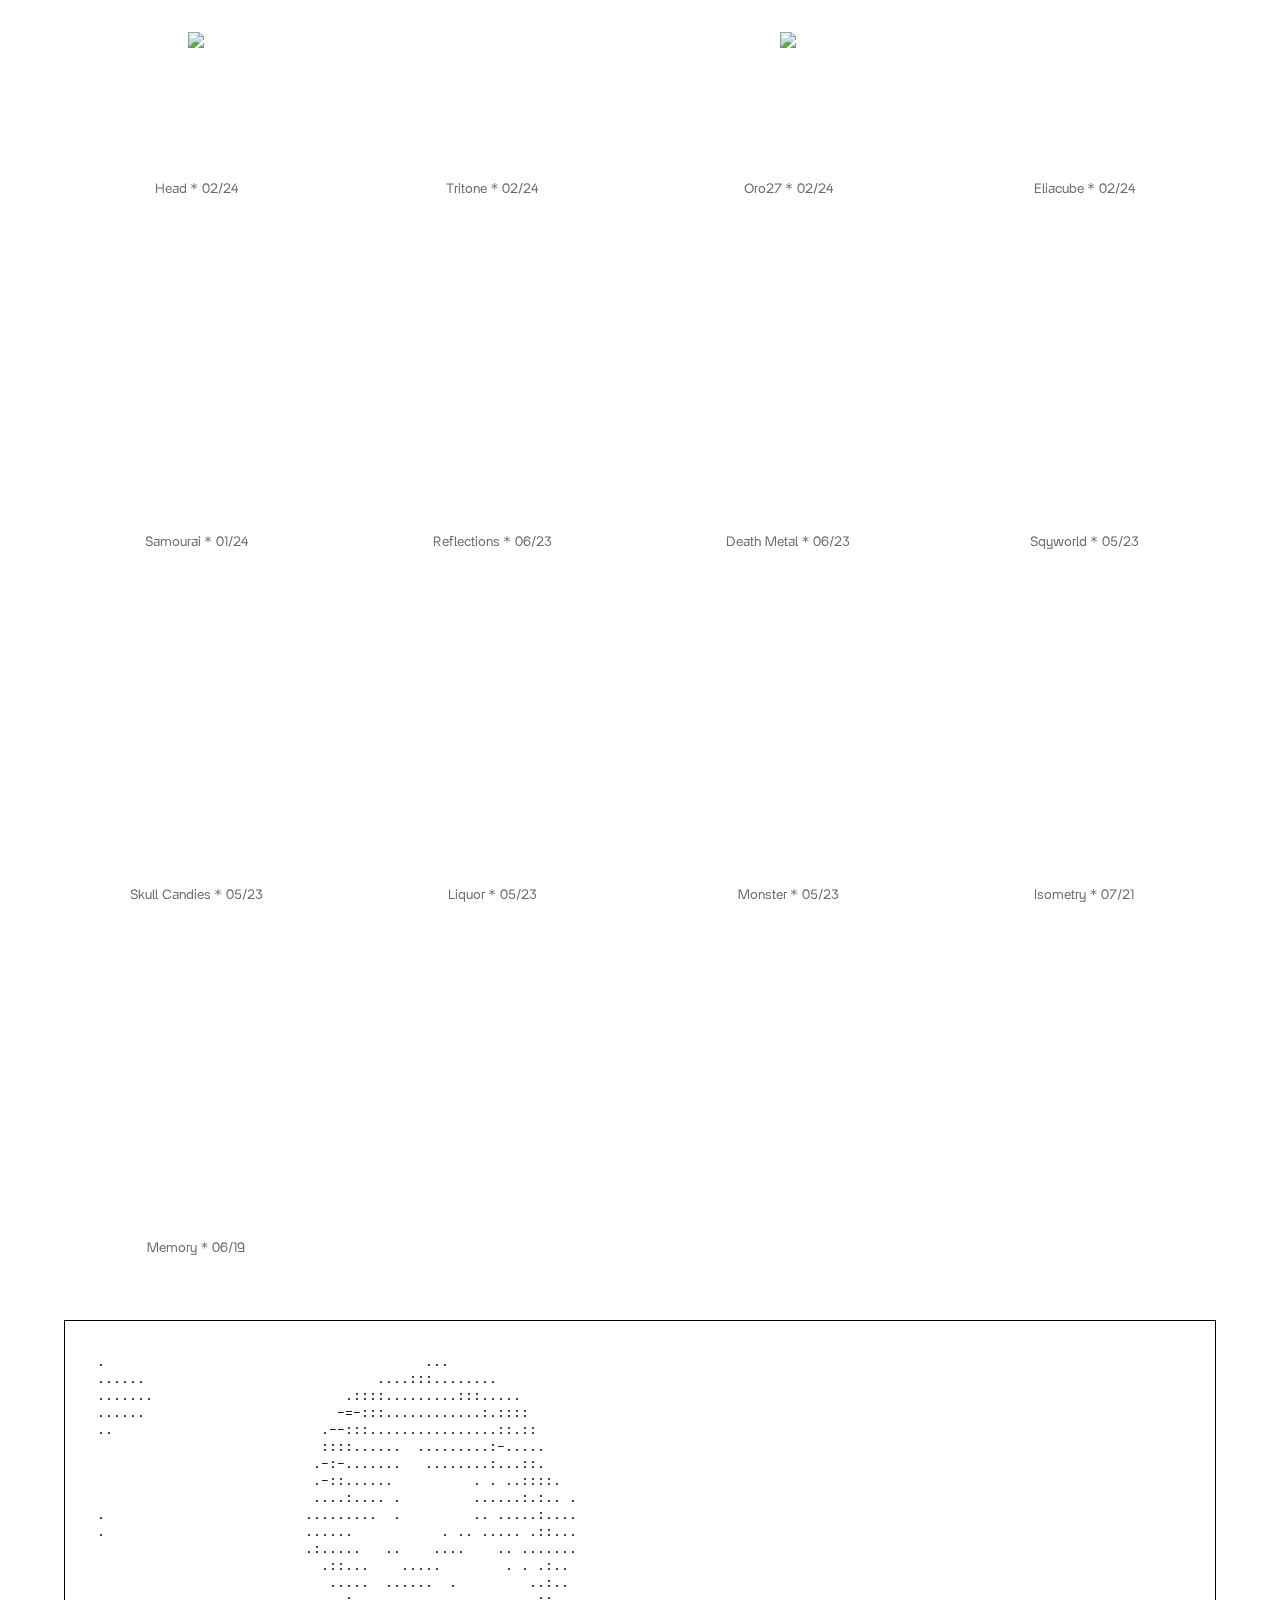
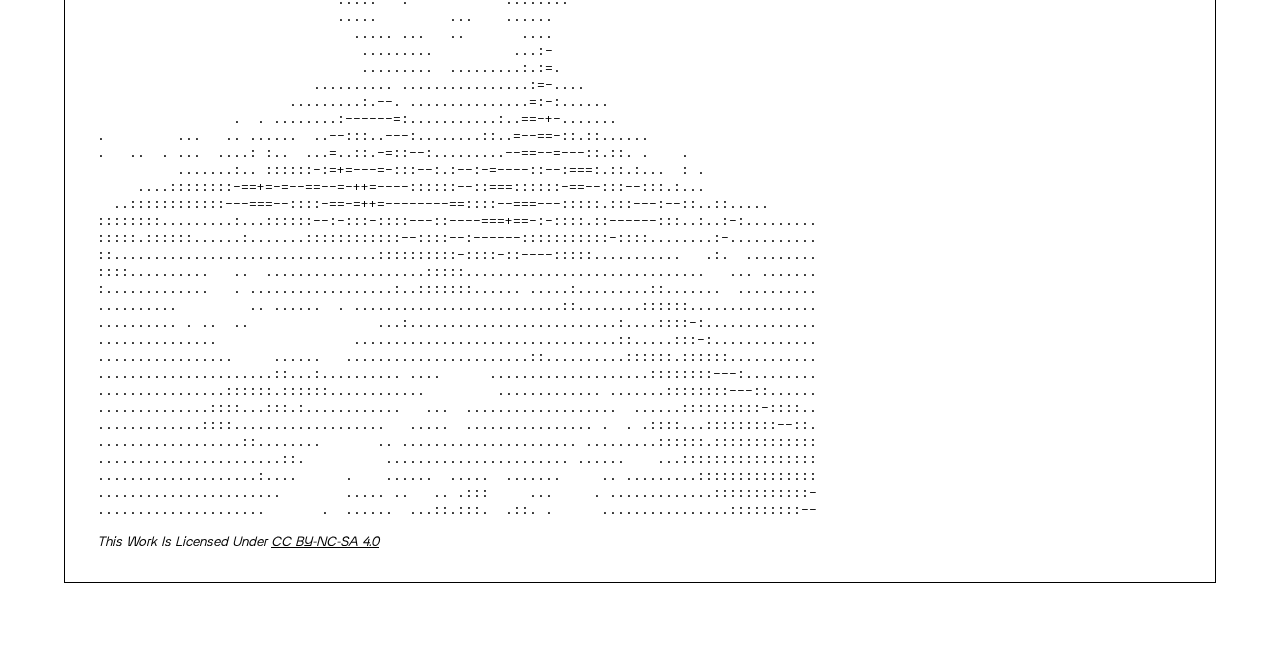
==== commit 71968428: "new font and various fixes 'about' link alignment fix, spikes format fix, portfolio link fix" ====
--- a/index.html
+++ b/index.html
@@ -24,35 +24,35 @@
 
   <main class="gallery">
     <!-- <div class="item"><img src="src"/><p>titre<br/>07/25</p></div> -->
-    <div class="item"><div class="media"><video class="lazy-video" muted loop playsinline preload="none" data-src="src/260226flowers.mp4"></video></div><p>flowers * 02/26</p></div>
-    <div class="item"><div class="media"><video class="lazy-video" muted loop playsinline preload="none" data-src="src/260124blindingfaith.mp4"></video></div><p>blinding faith * 01/26</p></div>
-    <div class="item"><div class="media"><video class="lazy-video" muted loop playsinline preload="none" data-src="src/260119windows.mp4"></video></div><p>windows * 01/26</p></div>
-    <div class="item"><div class="media"><video class="lazy-video" muted loop playsinline preload="none" data-src="src/250602spikes.mp4"></video></div><p>spikes * 06/25</p></div>
-    <div class="item"><div class="media"><video class="lazy-video" muted loop playsinline preload="none" data-src="src/250528beachhouse.mp4"></video></div><p>beach house * 05/25</p></div>
-    <div class="item"><div class="media"><video class="lazy-video" muted loop playsinline preload="none" data-src="src/250517love.mp4"></video></div><p>love * 05/25</p></div>
-    <div class="item"><div class="media"><video class="lazy-video" muted loop playsinline preload="none" data-src="src/241210burn.mp4"></video></div><p>Burn * 12/24</p></div>
-    <div class="item"><div class="media"><video class="lazy-video" muted loop playsinline preload="none" data-src="src/241118wax.mp4"></video></div><p>Wax * 11/24</p></div>
-    <div class="item"><div class="media"><video class="lazy-video" muted loop playsinline preload="none" data-src="src/241116storm.mp4"></video></div><p>storm * 11/24</p></div>
-    <div class="item"><div class="media"><video class="lazy-video" muted loop playsinline preload="none" data-src="src/241108suffocate.mp4"></video></div><p>suffocate * 11/24</p></div>
-    <div class="item"><div class="media"><video class="lazy-video" muted loop playsinline preload="none" data-src="src/240224sneaker.mp4"></video></div><p>sneakkle * 02/24</p></div>
-    <div class="item"><div class="media"><img src="src/240223card.webp"/></div><p>card * 02/24</p></div>
-    <div class="item"><div class="media"><video class="lazy-video" muted loop playsinline preload="none" data-src="src/240219van.mp4"></video></div><p>van * 02/24</p></div>
-    <div class="item"><div class="media"><video class="lazy-video" muted loop playsinline preload="none" data-src="src/240219purity.mp4"></video></div><p>Purity * 02/24</p></div>
-    <div class="item"><div class="media"><video class="lazy-video" muted loop playsinline preload="none" data-src="src/240218yawn.mp4"></video></div><p>yawn * 02/24</p></div>
-    <div class="item"><div class="media"><img src="src/240217scene.webp"/></div><p>meat.raw * 02/24</p></div>
-    <div class="item"><div class="media"><img src="src/240209head.webp"/></div><p>head * 02/24</p></div>
-    <div class="item"><div class="media"><video class="lazy-video" muted loop playsinline preload="none" data-src="src/240204tritone.mp4"></video></div><p>tritone * 02/24</p></div>
-    <div class="item"><div class="media"><img src="src/240202oro27.webp"/></div><p>Oro27 * 02/24</p></div>
-    <div class="item"><div class="media"><video class="lazy-video" muted loop playsinline preload="none" data-src="src/240202eliacube.mp4"></video></div><p>Eliacube * 02/24</p></div>
-    <div class="item"><div class="media"><video class="lazy-video" muted loop playsinline preload="none" data-src="src/240115samourai.mp4"></video></div><p>Samourai * 01/24</p></div>
-    <div class="item"><div class="media"><video class="lazy-video" muted loop playsinline preload="none" data-src="src/230607cube.mp4"></video></div><p>reflections * 06/23</p></div>
-    <div class="item"><div class="media"><video class="lazy-video" muted loop playsinline preload="none" data-src="src/230602headbang.mp4"></video></div><p>death metal * 06/23</p></div>
-    <div class="item"><div class="media"><video class="lazy-video" muted loop playsinline preload="none" data-src="src/230526sqyworld.mp4"></video></div><p>sqyworld * 05/23</p></div>
-    <div class="item"><div class="media"><video class="lazy-video" muted loop playsinline preload="none" data-src="src/230526skullcandies.mp4"></video></div><p>skull candies * 05/23</p></div>
-    <div class="item"><div class="media"><video class="lazy-video" muted loop playsinline preload="none" data-src="src/230524party.mp4"></video></div><p>liquor * 05/23</p></div>
-    <div class="item"><div class="media"><video class="lazy-video" muted loop playsinline preload="none" data-src="src/230523monster.mp4"></video></div><p>Monster * 05/23</p></div>
-    <div class="item"><div class="media"><video class="lazy-video" muted loop playsinline preload="none" data-src="src/210716isometry.mp4"></video></div><p>Isometry * 07/21</p></div>
-    <div class="item"><div class="media"><video class="lazy-video" muted loop playsinline preload="none" data-src="src/190601memory.mp4"></video></div><p>memory * 06/19</p></div>
+    <div class="item"><div class="media"><video class="lazy-video" muted loop playsinline preload="none" data-src="src/260226flowers.mp4"></video></div><p>flowers <span class="etoile">*</span> 02/26</p></div>
+    <div class="item"><div class="media"><video class="lazy-video" muted loop playsinline preload="none" data-src="src/260124blindingfaith.mp4"></video></div><p>blinding faith <span class="etoile">*</span> 01/26</p></div>
+    <div class="item"><div class="media"><video class="lazy-video" muted loop playsinline preload="none" data-src="src/260119windows.mp4"></video></div><p>windows <span class="etoile">*</span> 01/26</p></div>
+    <div class="item"><div class="media"><img src="src/250602spikes.webp"/></div><p>spikes <span class="etoile">*</span> 06/25</p></div>
+    <div class="item"><div class="media"><video class="lazy-video" muted loop playsinline preload="none" data-src="src/250528beachhouse.mp4"></video></div><p>beach house <span class="etoile">*</span> 05/25</p></div>
+    <div class="item"><div class="media"><video class="lazy-video" muted loop playsinline preload="none" data-src="src/250517love.mp4"></video></div><p>love <span class="etoile">*</span> 05/25</p></div>
+    <div class="item"><div class="media"><video class="lazy-video" muted loop playsinline preload="none" data-src="src/241210burn.mp4"></video></div><p>Burn <span class="etoile">*</span> 12/24</p></div>
+    <div class="item"><div class="media"><video class="lazy-video" muted loop playsinline preload="none" data-src="src/241118wax.mp4"></video></div><p>Wax <span class="etoile">*</span> 11/24</p></div>
+    <div class="item"><div class="media"><video class="lazy-video" muted loop playsinline preload="none" data-src="src/241116storm.mp4"></video></div><p>storm <span class="etoile">*</span> 11/24</p></div>
+    <div class="item"><div class="media"><video class="lazy-video" muted loop playsinline preload="none" data-src="src/241108suffocate.mp4"></video></div><p>suffocate <span class="etoile">*</span> 11/24</p></div>
+    <div class="item"><div class="media"><video class="lazy-video" muted loop playsinline preload="none" data-src="src/240224sneaker.mp4"></video></div><p>sneakkle <span class="etoile">*</span> 02/24</p></div>
+    <div class="item"><div class="media"><img src="src/240223card.webp"/></div><p>card <span class="etoile">*</span> 02/24</p></div>
+    <div class="item"><div class="media"><video class="lazy-video" muted loop playsinline preload="none" data-src="src/240219van.mp4"></video></div><p>van <span class="etoile">*</span> 02/24</p></div>
+    <div class="item"><div class="media"><video class="lazy-video" muted loop playsinline preload="none" data-src="src/240219purity.mp4"></video></div><p>Purity <span class="etoile">*</span> 02/24</p></div>
+    <div class="item"><div class="media"><video class="lazy-video" muted loop playsinline preload="none" data-src="src/240218yawn.mp4"></video></div><p>yawn <span class="etoile">*</span> 02/24</p></div>
+    <div class="item"><div class="media"><img src="src/240217scene.webp"/></div><p>meat.raw <span class="etoile">*</span> 02/24</p></div>
+    <div class="item"><div class="media"><img src="src/240209head.webp"/></div><p>head <span class="etoile">*</span> 02/24</p></div>
+    <div class="item"><div class="media"><video class="lazy-video" muted loop playsinline preload="none" data-src="src/240204tritone.mp4"></video></div><p>tritone <span class="etoile">*</span> 02/24</p></div>
+    <div class="item"><div class="media"><img src="src/240202oro27.webp"/></div><p>Oro27 <span class="etoile">*</span> 02/24</p></div>
+    <div class="item"><div class="media"><video class="lazy-video" muted loop playsinline preload="none" data-src="src/240202eliacube.mp4"></video></div><p>Eliacube <span class="etoile">*</span> 02/24</p></div>
+    <div class="item"><div class="media"><video class="lazy-video" muted loop playsinline preload="none" data-src="src/240115samourai.mp4"></video></div><p>Samourai <span class="etoile">*</span> 01/24</p></div>
+    <div class="item"><div class="media"><video class="lazy-video" muted loop playsinline preload="none" data-src="src/230607cube.mp4"></video></div><p>reflections <span class="etoile">*</span> 06/23</p></div>
+    <div class="item"><div class="media"><video class="lazy-video" muted loop playsinline preload="none" data-src="src/230602headbang.mp4"></video></div><p>death metal <span class="etoile">*</span> 06/23</p></div>
+    <div class="item"><div class="media"><video class="lazy-video" muted loop playsinline preload="none" data-src="src/230526sqyworld.mp4"></video></div><p>sqyworld <span class="etoile">*</span> 05/23</p></div>
+    <div class="item"><div class="media"><video class="lazy-video" muted loop playsinline preload="none" data-src="src/230526skullcandies.mp4"></video></div><p>skull candies <span class="etoile">*</span> 05/23</p></div>
+    <div class="item"><div class="media"><video class="lazy-video" muted loop playsinline preload="none" data-src="src/230524party.mp4"></video></div><p>liquor <span class="etoile">*</span> 05/23</p></div>
+    <div class="item"><div class="media"><video class="lazy-video" muted loop playsinline preload="none" data-src="src/230523monster.mp4"></video></div><p>Monster <span class="etoile">*</span> 05/23</p></div>
+    <div class="item"><div class="media"><video class="lazy-video" muted loop playsinline preload="none" data-src="src/210716isometry.mp4"></video></div><p>Isometry <span class="etoile">*</span> 07/21</p></div>
+    <div class="item"><div class="media"><video class="lazy-video" muted loop playsinline preload="none" data-src="src/190601memory.mp4"></video></div><p>memory <span class="etoile">*</span> 06/19</p></div>
   </main>
   <!-- <as-dithered-image crunch="2" src="src/240202oro27.webp"></as-dithered-image> -->
 
--- a/style.css
+++ b/style.css
@@ -1,27 +1,38 @@
 /* Generated by Timbrica — font-converter */
 
 @font-face {
-    font-family: 'Inter Variable';
-    src:
-       url('InterVariable.woff2') format('woff2');
-    font-weight: 100 900;
-    font-style: normal;
-    font-display: swap;
+  font-family: 'Inter Variable';
+  src:
+    url('fonts/InterVariable.woff2') format('woff2');
+  font-weight: 100 900;
+  font-style: normal;
+  font-display: swap;
 }
 
 @font-face {
-    font-family: 'Google Sans Code';
-    src:
-       url('GoogleSansCode-Regular.woff2') format('woff2');
-    font-weight: 300 800;
-    font-style: normal;
-    font-display: swap;
+  font-family: 'Google Sans Code';
+  src:
+    url('fonts/GoogleSansCode-Regular.woff2') format('woff2');
+  font-weight: 300 800;
+  font-style: normal;
+  font-display: swap;
+}
+
+@font-face {
+  font-family: "IMD Grotesk";
+  src:
+    url('fonts/IMDGrotesk-Variable.woff2') format('woff2'),
+    /* url('/fonts/IMDGrotesk-Variable.woff') format('woff'); */
+  font-weight: 200 800;
+  font-style: normal;
+  font-display: swap;
 }
 
 :root{
-  --sans: "inter variable", inter, -apple-system, BlinkMacSystemFont, system-ui, sans-serif;
+  --sans: "IMD Grotesk", "inter variable", inter, -apple-system, BlinkMacSystemFont, system-ui, sans-serif;
+  --etoile: "inter variable", inter, -apple-system, BlinkMacSystemFont, system-ui, sans-serif;
   --mono: "google sans code",  monospace;
-  --fontsize: 13px;
+  --fontsize: 14px;
   --roundness: 0px;
 }
 @media (prefers-color-scheme: light) {
@@ -90,6 +101,7 @@
   justify-self: end;
   display: flex;
   gap: 24px;
+  margin-right: 48px;
 }
 
 header .header-links a {
@@ -120,6 +132,9 @@
   margin: 64px;
   padding: 64px;
   border: 1px solid var(--fg);
+}
+
+.about, .about * {
   text-transform: none;
 }
 
@@ -157,6 +172,10 @@
   color: var(--fg-muted);
 }
 
+.item .etoile {
+  font-family: var(--etoile);
+}
+
 pre {
   /*line-height: 1;*/
   /* text-align: left; */
@@ -186,13 +205,13 @@
 }
 
 /* Firefox */
-* {
+/* * {
   scrollbar-width: thin;
   scrollbar-color: var(--fg-muted) var(--bg);
-}
+} */
 
 /* Chrome, Edge, Safari */
-::-webkit-scrollbar {
+/* ::-webkit-scrollbar {
   width: 10px;
 }
 
@@ -202,11 +221,22 @@
 
 ::-webkit-scrollbar-thumb {
   background: var(--fg-muted);
-  border: 2px solid var(--bg); /* crée un effet de "padding" autour du thumb */
+  border: 2px solid var(--bg); crée un effet de "padding" autour du thumb
 }
 
 ::-webkit-scrollbar-thumb:hover {
   background: var(--fg-muted);
+} */
+
+/* Hide scrollbar for Chrome, Safari and Opera */
+.example::-webkit-scrollbar {
+  display: none;
+}
+
+/* Hide scrollbar for IE, Edge and Firefox */
+.example {
+  -ms-overflow-style: none;  /* IE and Edge */
+  scrollbar-width: none;  /* Firefox */
 }
 
 /* ===== Lightbox ===== */
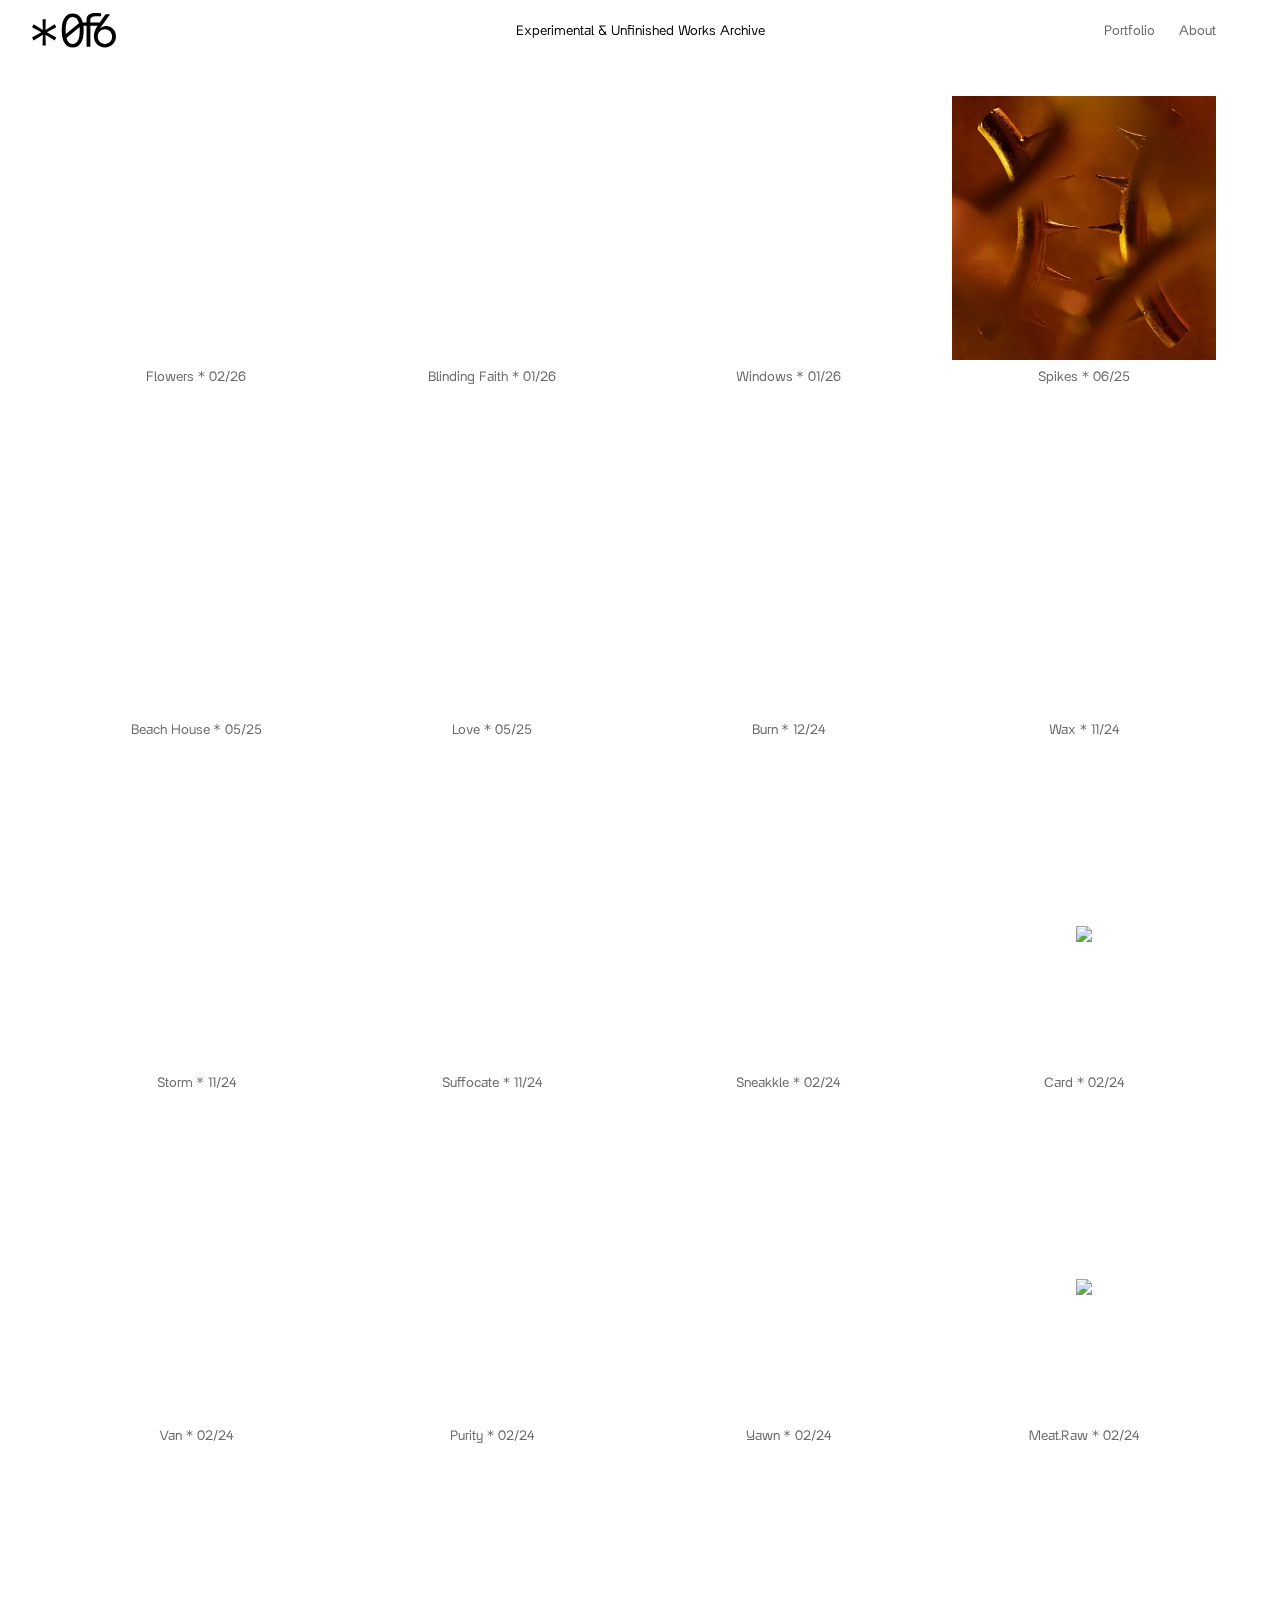
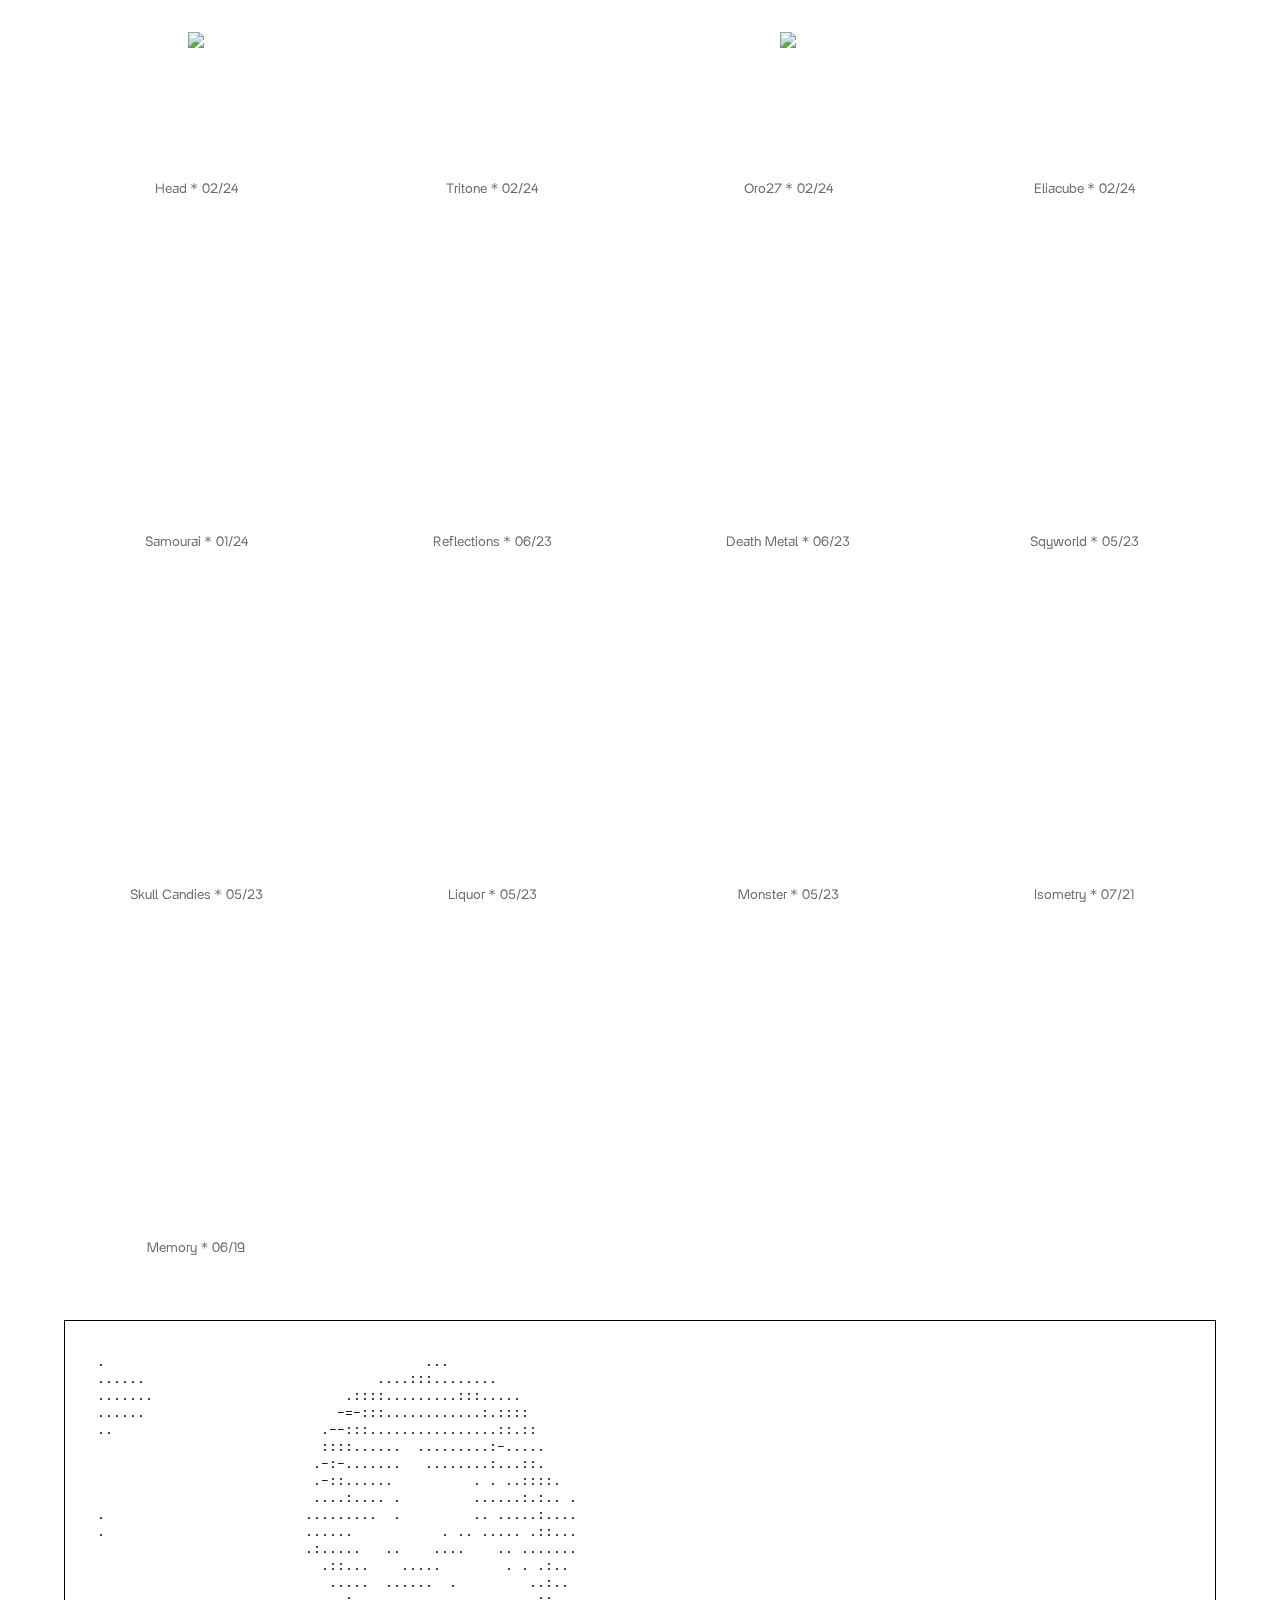
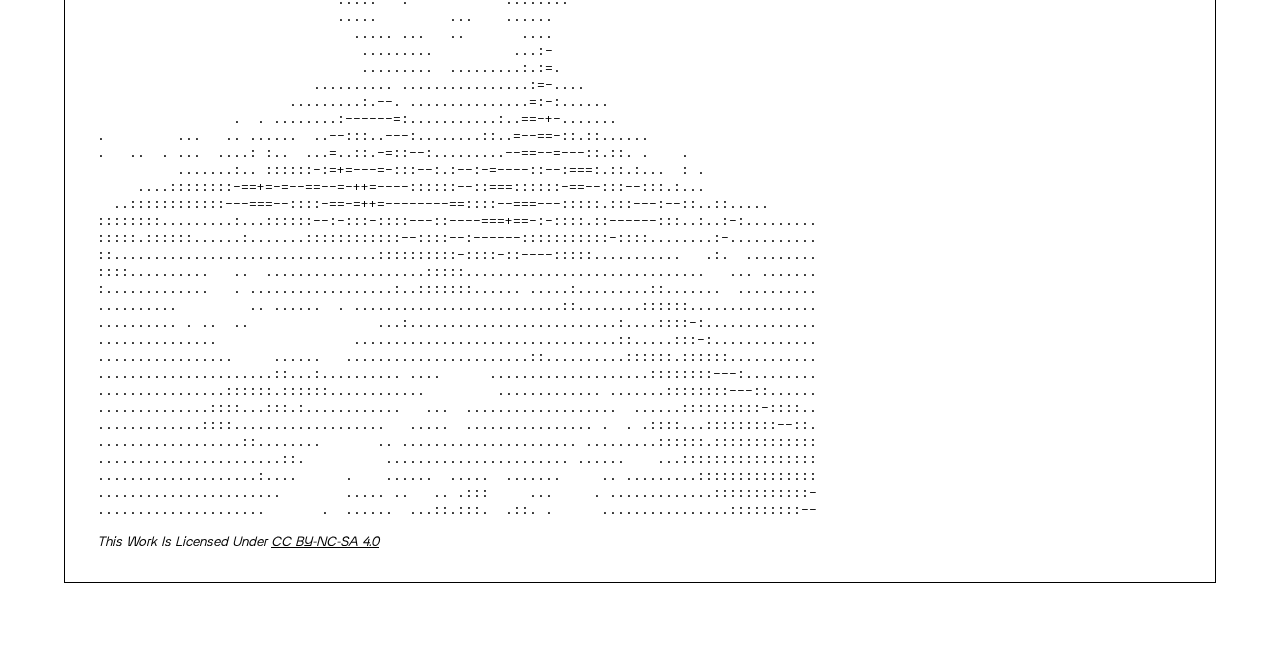
==== commit bafa10f0: "header adjustments" ====
--- a/index.html
+++ b/index.html
@@ -18,6 +18,7 @@
     <div class="header-logo"><a href="index.html"><svg id="logo" xmlns="http://www.w3.org/2000/svg" viewBox="0 0 1016.7 418.02"><g id="group-svg"><polygon points="274.77 137.25 163.17 205.73 166.44 75.58 127.7 75.58 130.97 206.01 19.37 137.25 0 172.45 113.51 234.38 0 296.32 19.37 331.52 130.97 263.03 127.7 393.46 166.44 393.46 163.17 263.03 274.77 331.52 294.14 296.32 180.36 234.38 294.14 172.45 274.77 137.25"/><path d="M894.73,157.71c-25.1,0-53.48,11.73-65.21,27.56l-4.09-2.18c1.91-4.37.82-3.27,12.83-20.19L945.75,15.28h-55.39c-1.96,2.94-44.61,62.71-69.89,98.5h-114.45v-30.56c0-29.74,21.83-45.02,63.03-45.02,16.64,0,54.84,1.09,67.67,2.46V2.73c-9.82-1.36-51.02-2.73-68.21-2.73-72.85,0-108.32,26.74-108.32,84.04v29.74h-45.85c-18.79-69.82-60.46-107.23-121.54-107.23-85.68,0-132.88,73.13-132.88,205.73s47.2,205.73,132.88,205.73,132.88-73.12,132.88-205.73c0-21.18-1.22-40.84-3.6-58.94h38.12v255.67h46.39v-255.67h86.77c-31.21,48.42-44.31,87.04-44.31,129.33,0,78.31,55.94,134.52,133.43,134.52s134.25-56.48,134.25-134.52c0-71.76-51.84-124.97-121.97-124.97ZM409.56,255.67c-1.09-13.37-1.91-27.83-1.91-43.38,0-106.96,29.47-163.17,85.13-163.17,37.11,0,62.76,25.1,75.58,73.94l-158.8,132.61ZM492.78,375.45c-37.11,0-62.48-25.1-75.31-73.4l158.26-133.7c1.36,13.64,1.91,28.1,1.91,43.93,0,106.69-29.2,163.17-84.86,163.17ZM882.72,374.36c-49.39,0-87.04-38.75-87.04-89.22s37.65-89.5,87.04-89.5,87.31,38.75,87.31,89.5-37.65,89.22-87.31,89.22Z"/></g></svg></a></div>
     <div class="header-title">Experimental & unfinished works archive</div>
     <div class="header-links">
+      <a href="ahttps://oglaize.framer.media/" target="_blank">portfolio</a>
       <a href="about.html">about</a>
     </div>
   </header>
--- a/style.css
+++ b/style.css
@@ -83,7 +83,7 @@
   /* padding-top: 32px;
   padding-bottom: 32px; */
   display: grid;
-  grid-template-columns: auto 1fr auto;
+  grid-template-columns: 1fr auto 1fr;
   align-items: center;
   gap: 16px;
 }
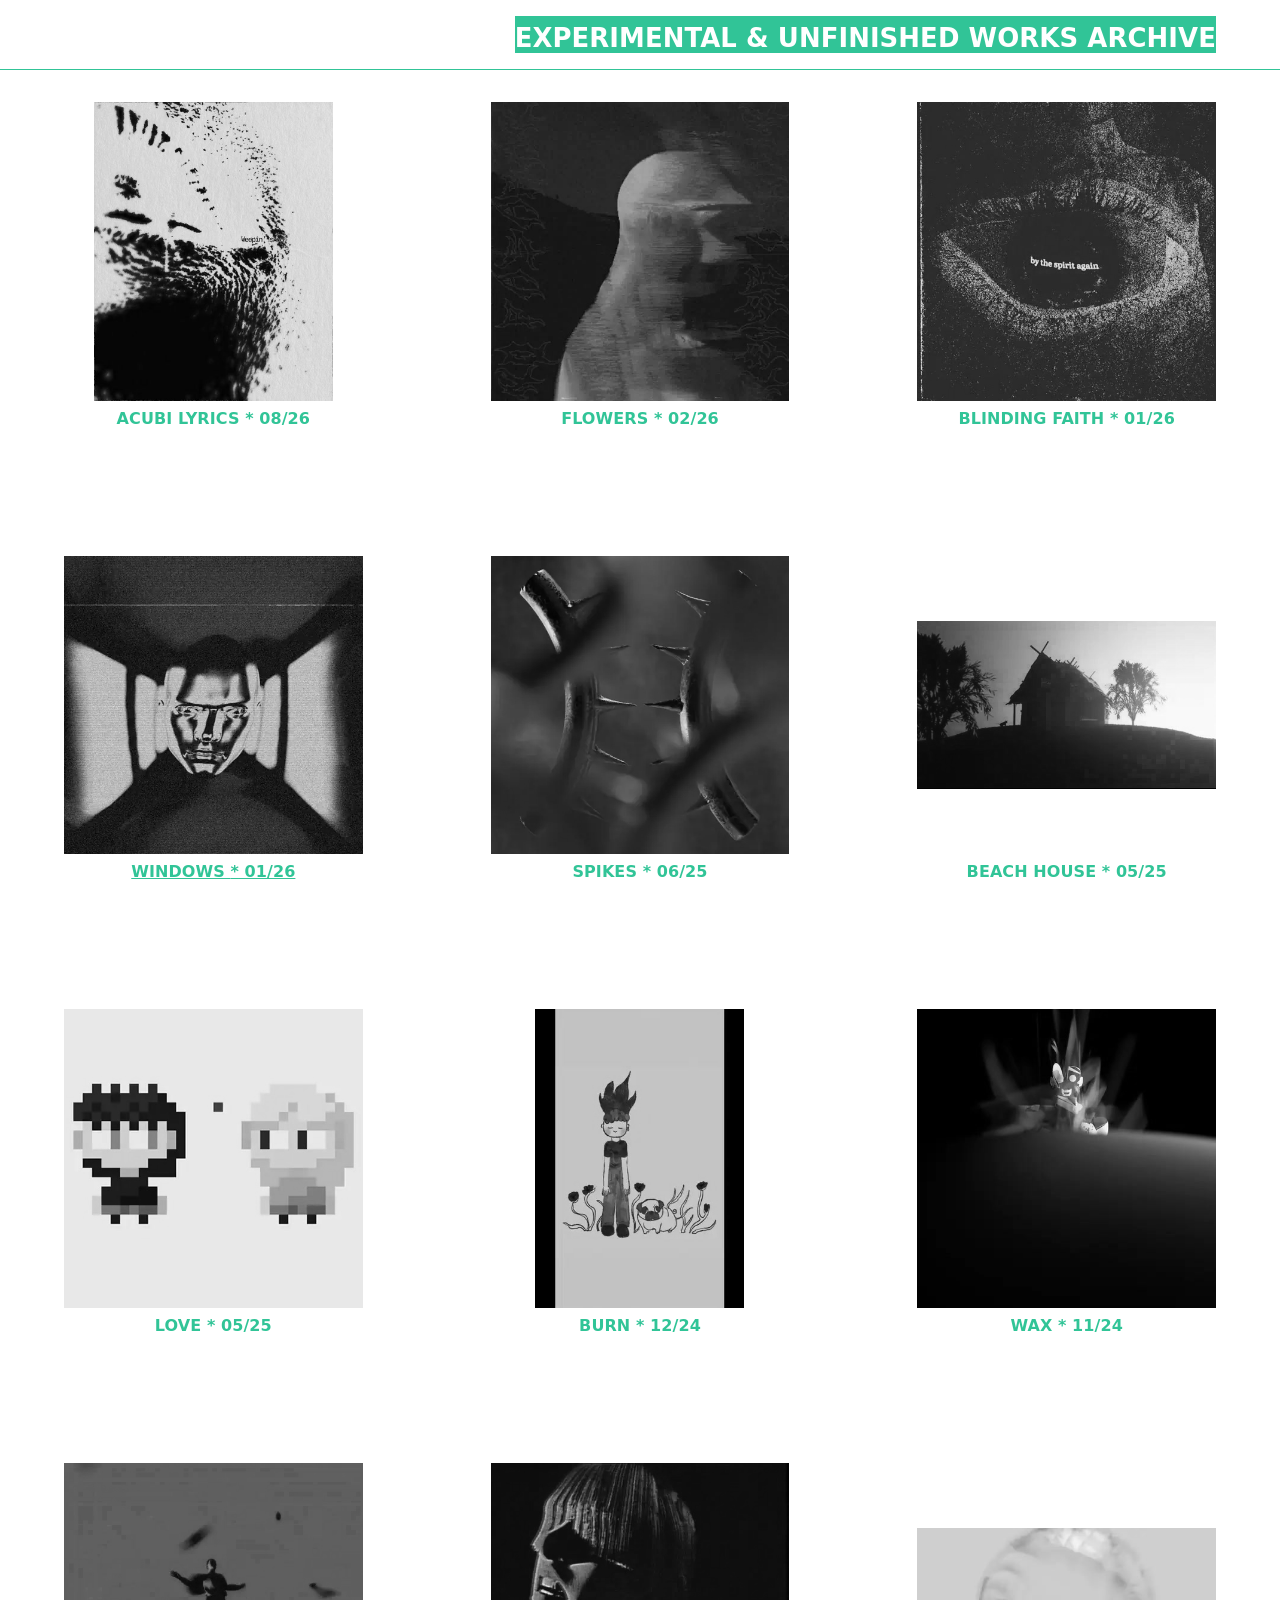
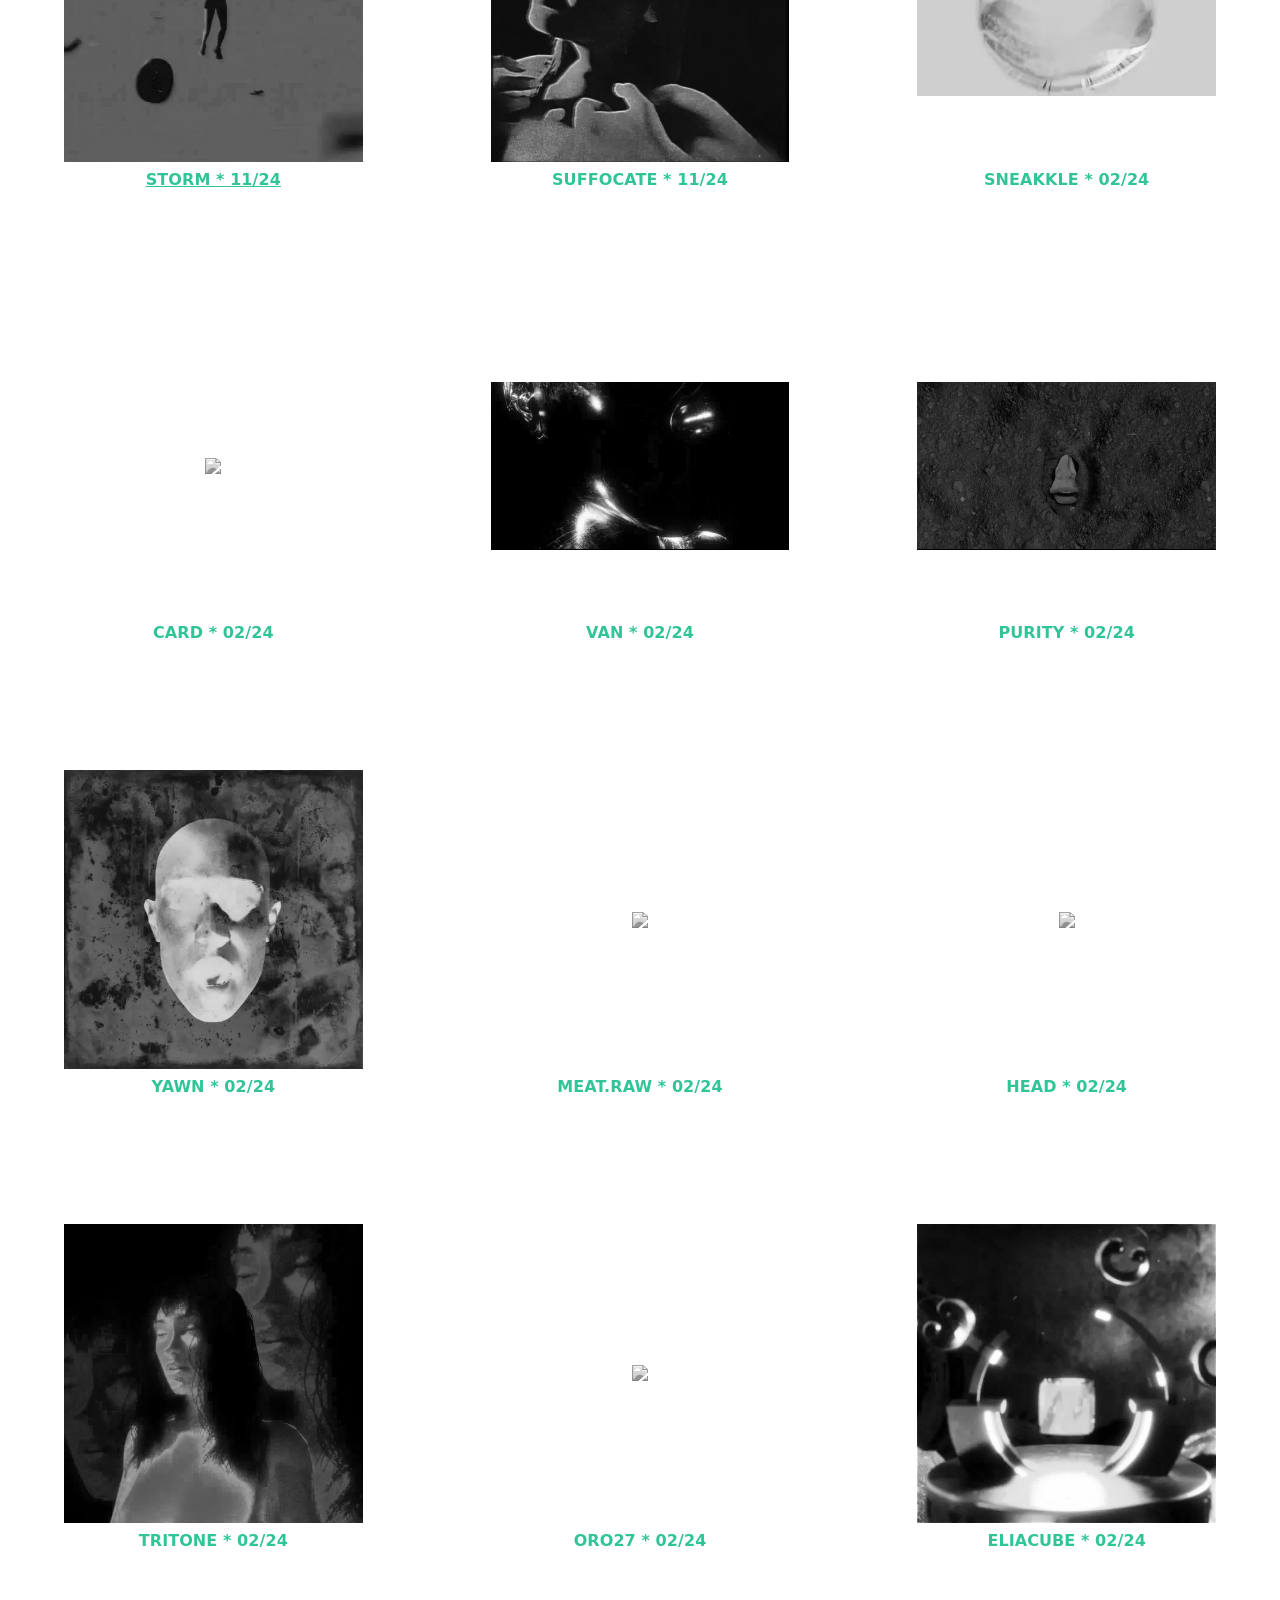
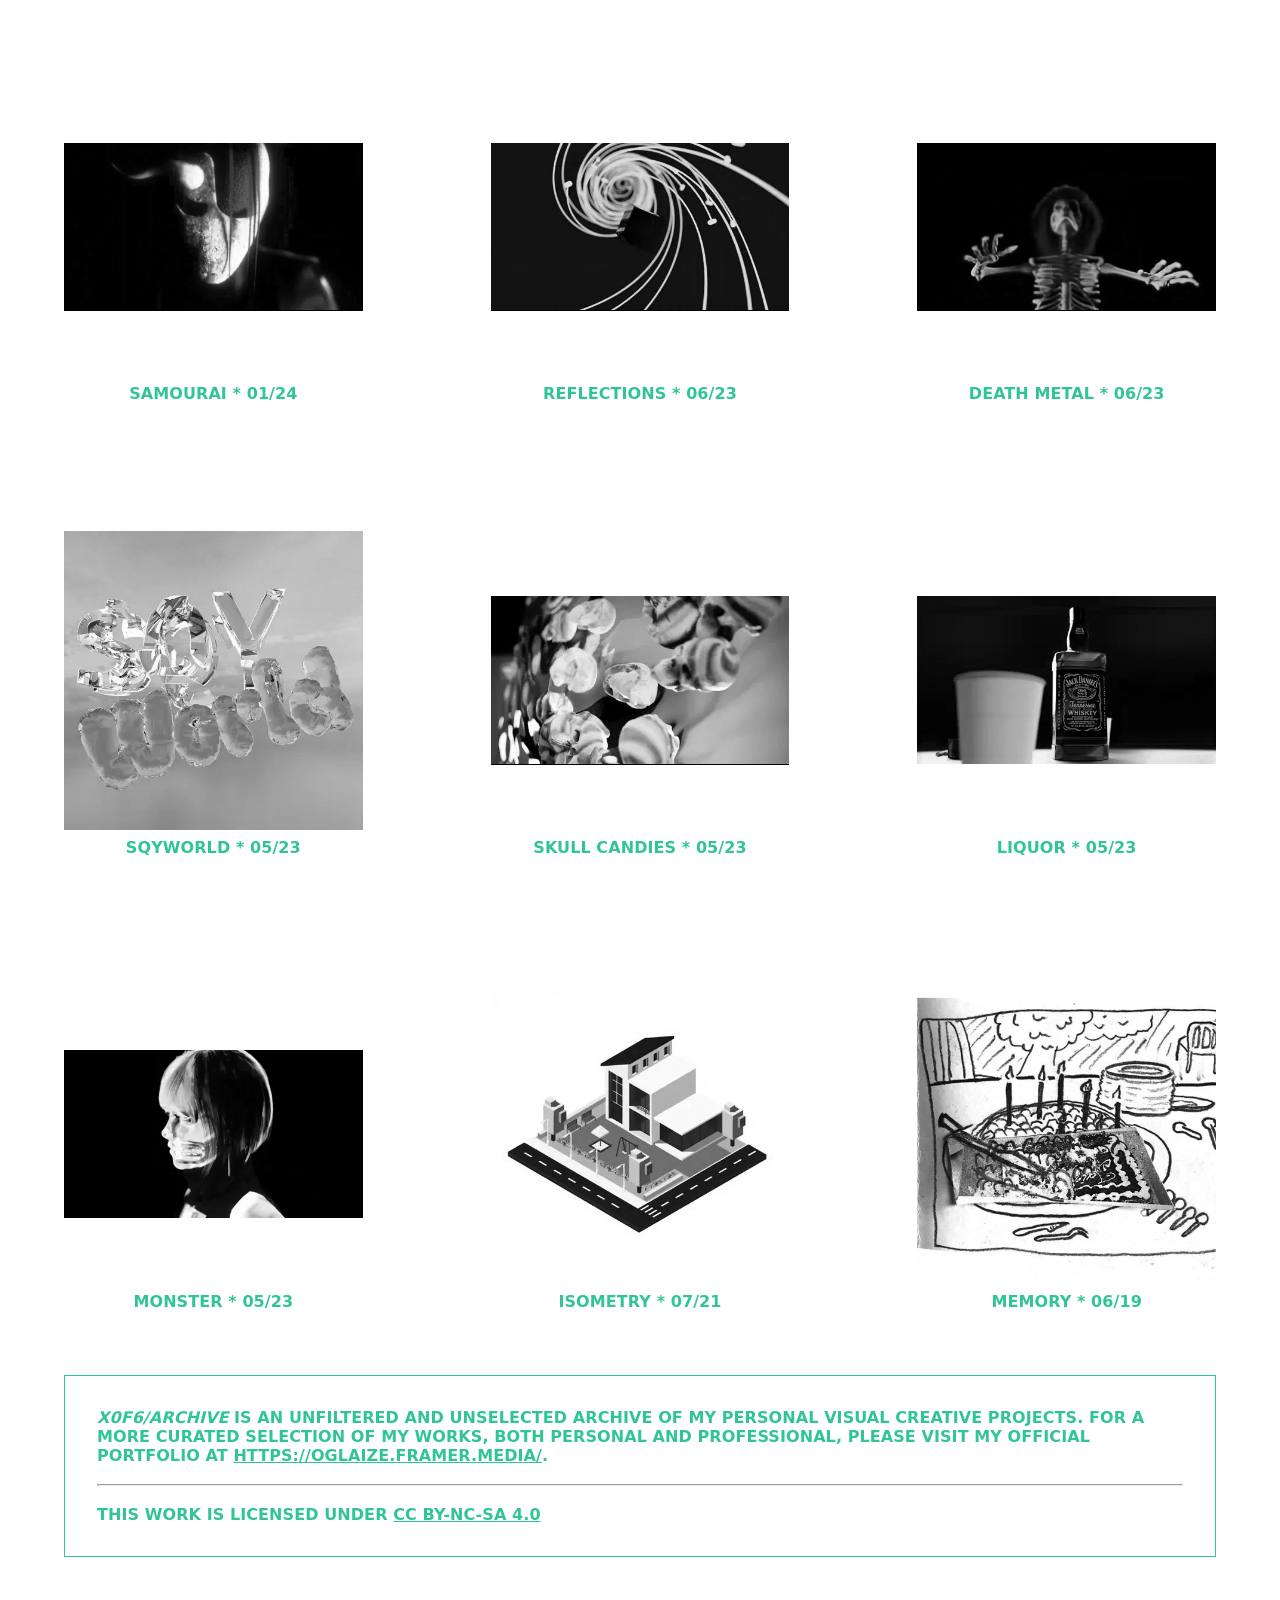
==== commit 16dfd97a: "website redesign (music store theme) & new item pages modified and unified colors and fonts, merged " ====
--- a/index.html
+++ b/index.html
@@ -1,10 +1,11 @@
 <!DOCTYPE html>
 <html lang="fr">
+
 <head>
   <meta charset="UTF-8">
   <meta name="viewport" content="width=device-width, initial-scale=1.0">
   <title>x0f6 archive</title>
-  <link rel="icon" type="image/x-icon" href="img/logo_x0f6.svg"/>
+  <link rel="icon" type="image/x-icon" href="img/logo_x0f6.svg" />
   <link rel="stylesheet" href="style.css">
 </head>
 
@@ -14,51 +15,155 @@
   <!-- <img id="tex" src="img/tex.webp"/> -->
 
   <header>
-    <!-- <h1>* 0f6</h1> --> 
-    <div class="header-logo"><a href="index.html"><svg id="logo" xmlns="http://www.w3.org/2000/svg" viewBox="0 0 1016.7 418.02"><g id="group-svg"><polygon points="274.77 137.25 163.17 205.73 166.44 75.58 127.7 75.58 130.97 206.01 19.37 137.25 0 172.45 113.51 234.38 0 296.32 19.37 331.52 130.97 263.03 127.7 393.46 166.44 393.46 163.17 263.03 274.77 331.52 294.14 296.32 180.36 234.38 294.14 172.45 274.77 137.25"/><path d="M894.73,157.71c-25.1,0-53.48,11.73-65.21,27.56l-4.09-2.18c1.91-4.37.82-3.27,12.83-20.19L945.75,15.28h-55.39c-1.96,2.94-44.61,62.71-69.89,98.5h-114.45v-30.56c0-29.74,21.83-45.02,63.03-45.02,16.64,0,54.84,1.09,67.67,2.46V2.73c-9.82-1.36-51.02-2.73-68.21-2.73-72.85,0-108.32,26.74-108.32,84.04v29.74h-45.85c-18.79-69.82-60.46-107.23-121.54-107.23-85.68,0-132.88,73.13-132.88,205.73s47.2,205.73,132.88,205.73,132.88-73.12,132.88-205.73c0-21.18-1.22-40.84-3.6-58.94h38.12v255.67h46.39v-255.67h86.77c-31.21,48.42-44.31,87.04-44.31,129.33,0,78.31,55.94,134.52,133.43,134.52s134.25-56.48,134.25-134.52c0-71.76-51.84-124.97-121.97-124.97ZM409.56,255.67c-1.09-13.37-1.91-27.83-1.91-43.38,0-106.96,29.47-163.17,85.13-163.17,37.11,0,62.76,25.1,75.58,73.94l-158.8,132.61ZM492.78,375.45c-37.11,0-62.48-25.1-75.31-73.4l158.26-133.7c1.36,13.64,1.91,28.1,1.91,43.93,0,106.69-29.2,163.17-84.86,163.17ZM882.72,374.36c-49.39,0-87.04-38.75-87.04-89.22s37.65-89.5,87.04-89.5,87.31,38.75,87.31,89.5-37.65,89.22-87.31,89.22Z"/></g></svg></a></div>
+    <!-- <h1>* 0f6</h1> -->
+    <!-- <div class="header-logo" title="Home"><a href="index.html"><svg id="logo" xmlns="http://www.w3.org/2000/svg" viewBox="0 0 1016.7 418.02"><g id="group-svg"><polygon points="274.77 137.25 163.17 205.73 166.44 75.58 127.7 75.58 130.97 206.01 19.37 137.25 0 172.45 113.51 234.38 0 296.32 19.37 331.52 130.97 263.03 127.7 393.46 166.44 393.46 163.17 263.03 274.77 331.52 294.14 296.32 180.36 234.38 294.14 172.45 274.77 137.25"/><path d="M894.73,157.71c-25.1,0-53.48,11.73-65.21,27.56l-4.09-2.18c1.91-4.37.82-3.27,12.83-20.19L945.75,15.28h-55.39c-1.96,2.94-44.61,62.71-69.89,98.5h-114.45v-30.56c0-29.74,21.83-45.02,63.03-45.02,16.64,0,54.84,1.09,67.67,2.46V2.73c-9.82-1.36-51.02-2.73-68.21-2.73-72.85,0-108.32,26.74-108.32,84.04v29.74h-45.85c-18.79-69.82-60.46-107.23-121.54-107.23-85.68,0-132.88,73.13-132.88,205.73s47.2,205.73,132.88,205.73,132.88-73.12,132.88-205.73c0-21.18-1.22-40.84-3.6-58.94h38.12v255.67h46.39v-255.67h86.77c-31.21,48.42-44.31,87.04-44.31,129.33,0,78.31,55.94,134.52,133.43,134.52s134.25-56.48,134.25-134.52c0-71.76-51.84-124.97-121.97-124.97ZM409.56,255.67c-1.09-13.37-1.91-27.83-1.91-43.38,0-106.96,29.47-163.17,85.13-163.17,37.11,0,62.76,25.1,75.58,73.94l-158.8,132.61ZM492.78,375.45c-37.11,0-62.48-25.1-75.31-73.4l158.26-133.7c1.36,13.64,1.91,28.1,1.91,43.93,0,106.69-29.2,163.17-84.86,163.17ZM882.72,374.36c-49.39,0-87.04-38.75-87.04-89.22s37.65-89.5,87.04-89.5,87.31,38.75,87.31,89.5-37.65,89.22-87.31,89.22Z"/></g></svg></a></div> -->
+    <a href="https://oglaize.framer.media/" target="_blank" title="Portfolio">
+      <div id="logo-anim"></div>
+    </a>
     <div class="header-title">Experimental & unfinished works archive</div>
-    <div class="header-links">
-      <a href="ahttps://oglaize.framer.media/" target="_blank">portfolio</a>
-      <a href="about.html">about</a>
-    </div>
+    <!-- <div class="header-links">
+      <a href="https://oglaize.framer.media/" target="_blank" title="Portfolio">portfolio</a>
+      <a href="journal.html">journal</a>
+      <a href="about.html" title="About">about</a>
+    </div> -->
   </header>
 
   <main class="gallery">
     <!-- <div class="item"><img src="src"/><p>titre<br/>07/25</p></div> -->
-    <div class="item"><div class="media"><video class="lazy-video" muted loop playsinline preload="none" data-src="src/260226flowers.mp4"></video></div><p>flowers <span class="etoile">*</span> 02/26</p></div>
-    <div class="item"><div class="media"><video class="lazy-video" muted loop playsinline preload="none" data-src="src/260124blindingfaith.mp4"></video></div><p>blinding faith <span class="etoile">*</span> 01/26</p></div>
-    <div class="item"><div class="media"><video class="lazy-video" muted loop playsinline preload="none" data-src="src/260119windows.mp4"></video></div><p>windows <span class="etoile">*</span> 01/26</p></div>
-    <div class="item"><div class="media"><img src="src/250602spikes.webp"/></div><p>spikes <span class="etoile">*</span> 06/25</p></div>
-    <div class="item"><div class="media"><video class="lazy-video" muted loop playsinline preload="none" data-src="src/250528beachhouse.mp4"></video></div><p>beach house <span class="etoile">*</span> 05/25</p></div>
-    <div class="item"><div class="media"><video class="lazy-video" muted loop playsinline preload="none" data-src="src/250517love.mp4"></video></div><p>love <span class="etoile">*</span> 05/25</p></div>
-    <div class="item"><div class="media"><video class="lazy-video" muted loop playsinline preload="none" data-src="src/241210burn.mp4"></video></div><p>Burn <span class="etoile">*</span> 12/24</p></div>
-    <div class="item"><div class="media"><video class="lazy-video" muted loop playsinline preload="none" data-src="src/241118wax.mp4"></video></div><p>Wax <span class="etoile">*</span> 11/24</p></div>
-    <div class="item"><div class="media"><video class="lazy-video" muted loop playsinline preload="none" data-src="src/241116storm.mp4"></video></div><p>storm <span class="etoile">*</span> 11/24</p></div>
-    <div class="item"><div class="media"><video class="lazy-video" muted loop playsinline preload="none" data-src="src/241108suffocate.mp4"></video></div><p>suffocate <span class="etoile">*</span> 11/24</p></div>
-    <div class="item"><div class="media"><video class="lazy-video" muted loop playsinline preload="none" data-src="src/240224sneaker.mp4"></video></div><p>sneakkle <span class="etoile">*</span> 02/24</p></div>
-    <div class="item"><div class="media"><img src="src/240223card.webp"/></div><p>card <span class="etoile">*</span> 02/24</p></div>
-    <div class="item"><div class="media"><video class="lazy-video" muted loop playsinline preload="none" data-src="src/240219van.mp4"></video></div><p>van <span class="etoile">*</span> 02/24</p></div>
-    <div class="item"><div class="media"><video class="lazy-video" muted loop playsinline preload="none" data-src="src/240219purity.mp4"></video></div><p>Purity <span class="etoile">*</span> 02/24</p></div>
-    <div class="item"><div class="media"><video class="lazy-video" muted loop playsinline preload="none" data-src="src/240218yawn.mp4"></video></div><p>yawn <span class="etoile">*</span> 02/24</p></div>
-    <div class="item"><div class="media"><img src="src/240217scene.webp"/></div><p>meat.raw <span class="etoile">*</span> 02/24</p></div>
-    <div class="item"><div class="media"><img src="src/240209head.webp"/></div><p>head <span class="etoile">*</span> 02/24</p></div>
-    <div class="item"><div class="media"><video class="lazy-video" muted loop playsinline preload="none" data-src="src/240204tritone.mp4"></video></div><p>tritone <span class="etoile">*</span> 02/24</p></div>
-    <div class="item"><div class="media"><img src="src/240202oro27.webp"/></div><p>Oro27 <span class="etoile">*</span> 02/24</p></div>
-    <div class="item"><div class="media"><video class="lazy-video" muted loop playsinline preload="none" data-src="src/240202eliacube.mp4"></video></div><p>Eliacube <span class="etoile">*</span> 02/24</p></div>
-    <div class="item"><div class="media"><video class="lazy-video" muted loop playsinline preload="none" data-src="src/240115samourai.mp4"></video></div><p>Samourai <span class="etoile">*</span> 01/24</p></div>
-    <div class="item"><div class="media"><video class="lazy-video" muted loop playsinline preload="none" data-src="src/230607cube.mp4"></video></div><p>reflections <span class="etoile">*</span> 06/23</p></div>
-    <div class="item"><div class="media"><video class="lazy-video" muted loop playsinline preload="none" data-src="src/230602headbang.mp4"></video></div><p>death metal <span class="etoile">*</span> 06/23</p></div>
-    <div class="item"><div class="media"><video class="lazy-video" muted loop playsinline preload="none" data-src="src/230526sqyworld.mp4"></video></div><p>sqyworld <span class="etoile">*</span> 05/23</p></div>
-    <div class="item"><div class="media"><video class="lazy-video" muted loop playsinline preload="none" data-src="src/230526skullcandies.mp4"></video></div><p>skull candies <span class="etoile">*</span> 05/23</p></div>
-    <div class="item"><div class="media"><video class="lazy-video" muted loop playsinline preload="none" data-src="src/230524party.mp4"></video></div><p>liquor <span class="etoile">*</span> 05/23</p></div>
-    <div class="item"><div class="media"><video class="lazy-video" muted loop playsinline preload="none" data-src="src/230523monster.mp4"></video></div><p>Monster <span class="etoile">*</span> 05/23</p></div>
-    <div class="item"><div class="media"><video class="lazy-video" muted loop playsinline preload="none" data-src="src/210716isometry.mp4"></video></div><p>Isometry <span class="etoile">*</span> 07/21</p></div>
-    <div class="item"><div class="media"><video class="lazy-video" muted loop playsinline preload="none" data-src="src/190601memory.mp4"></video></div><p>memory <span class="etoile">*</span> 06/19</p></div>
+    <!-- <div class="item"><div class="media"><video class="lazy-video" muted loop playsinline preload="none" data-src=""></video></div><p class="desc">...<span class="etoile">*</span> ../..</p></div> -->
+    <div class="item">
+      <div class="media"><video poster="src/posters/260817acubilyrics.jpg" data-src="src/260817acubilyrics.mp4"></video>
+      </div>
+      <p class="desc">acubi lyrics <span class="etoile">*</span> 08/26</p>
+    </div>
+    <div class="item">
+      <div class="media"><video poster="src/posters/260226flowers.jpg" data-src="src/260226flowers.mp4"></video></div>
+      <p class="desc">flowers <span class="etoile">*</span> 02/26</p>
+    </div>
+    <div class="item">
+      <div class="media"><video poster="src/posters/260124blindingfaith.jpg"
+          data-src="src/260124blindingfaith.mp4"></video></div>
+      <p class="desc">blinding faith <span class="etoile">*</span> 01/26</p>
+    </div>
+    <a href="items/windows.html">
+      <div class="item">
+        <div class="media"><video poster="src/posters/260119windows.jpg" data-src="src/260119windows.mp4"></video></div>
+        <p class="desc">windows <span class="etoile">*</span> 01/26</p>
+      </div>
+    </a>
+    <div class="item">
+      <div class="media"><img src="src/250602spikes.webp" /></div>
+      <p class="desc">spikes <span class="etoile">*</span> 06/25</p>
+    </div>
+    <div class="item">
+      <div class="media"><video poster="src/posters/250528beachhouse.jpg" data-src="src/250528beachhouse.mp4"></video>
+      </div>
+      <p class="desc">beach house <span class="etoile">*</span> 05/25</p>
+    </div>
+    <div class="item">
+      <div class="media"><video poster="src/posters/250517love.jpg" data-src="src/250517love.mp4"></video></div>
+      <p class="desc">love <span class="etoile">*</span> 05/25</p>
+    </div>
+    <div class="item">
+      <div class="media"><video poster="src/posters/241210burn.jpg" data-src="src/241210burn.mp4"></video></div>
+      <p class="desc">Burn <span class="etoile">*</span> 12/24</p>
+    </div>
+    <div class="item">
+      <div class="media"><video poster="src/posters/241118wax.jpg" data-src="src/241118wax.mp4"></video></div>
+      <p class="desc">Wax <span class="etoile">*</span> 11/24</p>
+    </div>
+    <a href="items/storm.html">
+      <div class="item">
+        <div class="media"><video poster="src/posters/241116storm.jpg" data-src="src/241116storm.mp4"></video></div>
+        <p class="desc">storm <span class="etoile">*</span> 11/24</p>
+      </div>
+    </a>
+    <div class="item">
+      <div class="media"><video poster="src/posters/241108suffocate.jpg" data-src="src/241108suffocate.mp4"></video>
+      </div>
+      <p class="desc">suffocate <span class="etoile">*</span> 11/24</p>
+    </div>
+    <div class="item">
+      <div class="media"><video poster="src/posters/240224sneaker.jpg" data-src="src/240224sneaker.mp4"></video></div>
+      <p class="desc">sneakkle <span class="etoile">*</span> 02/24</p>
+    </div>
+    <div class="item">
+      <div class="media"><img src="src/240223card.webp" /></div>
+      <p class="desc">card <span class="etoile">*</span> 02/24</p>
+    </div>
+    <div class="item">
+      <div class="media"><video poster="src/posters/240219van.jpg" data-src="src/240219van.mp4"></video></div>
+      <p class="desc">van <span class="etoile">*</span> 02/24</p>
+    </div>
+    <div class="item">
+      <div class="media"><video poster="src/posters/240219purity.jpg" data-src="src/240219purity.mp4"></video></div>
+      <p class="desc">Purity <span class="etoile">*</span> 02/24</p>
+    </div>
+    <div class="item">
+      <div class="media"><video poster="src/posters/240218yawn.jpg" data-src="src/240218yawn.mp4"></video></div>
+      <p class="desc">yawn <span class="etoile">*</span> 02/24</p>
+    </div>
+    <div class="item">
+      <div class="media"><img src="src/240217scene.webp" /></div>
+      <p class="desc">meat.raw <span class="etoile">*</span> 02/24</p>
+    </div>
+    <div class="item">
+      <div class="media"><img src="src/240209head.webp" /></div>
+      <p class="desc">head <span class="etoile">*</span> 02/24</p>
+    </div>
+    <div class="item">
+      <div class="media"><video poster="src/posters/240204tritone.jpg" data-src="src/240204tritone.mp4"></video></div>
+      <p class="desc">tritone <span class="etoile">*</span> 02/24</p>
+    </div>
+    <div class="item">
+      <div class="media"><img src="src/240202oro27.webp" /></div>
+      <p class="desc">Oro27 <span class="etoile">*</span> 02/24</p>
+    </div>
+    <div class="item">
+      <div class="media"><video poster="src/posters/240202eliacube.jpg" data-src="src/240202eliacube.mp4"></video></div>
+      <p class="desc">Eliacube <span class="etoile">*</span> 02/24</p>
+    </div>
+    <div class="item">
+      <div class="media"><video poster="src/posters/240115samourai.jpg" data-src="src/240115samourai.mp4"></video></div>
+      <p class="desc">Samourai <span class="etoile">*</span> 01/24</p>
+    </div>
+    <div class="item">
+      <div class="media"><video poster="src/posters/230607cube.jpg" data-src="src/230607cube.mp4"></video></div>
+      <p class="desc">reflections <span class="etoile">*</span> 06/23</p>
+    </div>
+    <div class="item">
+      <div class="media"><video poster="src/posters/230602headbang.jpg" data-src="src/230602headbang.mp4"></video></div>
+      <p class="desc">death metal <span class="etoile">*</span> 06/23</p>
+    </div>
+    <div class="item">
+      <div class="media"><img src="src/230526sqyworld.webp" /></div>
+      <p class="desc">sqyworld <span class="etoile">*</span> 05/23</p>
+    </div>
+    <div class="item">
+      <div class="media"><img src="src/230526skullcandies.webp" /></div>
+      <p class="desc">skull candies <span class="etoile">*</span> 05/23</p>
+    </div>
+    <div class="item">
+      <div class="media"><video poster="src/posters/230524party.jpg" data-src="src/230524party.mp4"></video></div>
+      <p class="desc">liquor <span class="etoile">*</span> 05/23</p>
+    </div>
+    <div class="item">
+      <div class="media"><video poster="src/posters/230523monster.jpg" data-src="src/230523monster.mp4"></video></div>
+      <p class="desc">Monster <span class="etoile">*</span> 05/23</p>
+    </div>
+    <div class="item">
+      <div class="media"><video poster="src/posters/210716isometry.jpg" data-src="src/210716isometry.mp4"></video></div>
+      <p class="desc">Isometry <span class="etoile">*</span> 07/21</p>
+    </div>
+    <div class="item">
+      <div class="media"><video poster="src/posters/190601memory.jpg" data-src="src/190601memory.mp4"></video></div>
+      <p class="desc">memory <span class="etoile">*</span> 06/19</p>
+    </div>
   </main>
   <!-- <as-dithered-image crunch="2" src="src/240202oro27.webp"></as-dithered-image> -->
 
   <footer>
-    <pre>
+    <!-- <pre>
 .                                        ...                                              
 ......                             ....:::........                                        
 .......                        .::::.........:::.....                                     
@@ -104,164 +209,129 @@
 ....................:....      .    ......  .....  .......     .. .........:::::::::::::::
 .......................        ..... ..   .. .:::     ...     . .............::::::::::::-
 .....................       .  ......  ...::.:::.  .::. .      ................:::::::::--
-  </pre>
-    This work is licensed under <a href="https://creativecommons.org/licenses/by-nc-sa/4.0/">CC BY-NC-SA 4.0</a><img src="https://mirrors.creativecommons.org/presskit/icons/cc.svg" alt="" style="max-width: 1em;max-height:1em;margin-left: .2em;"><img src="https://mirrors.creativecommons.org/presskit/icons/by.svg" alt="" style="max-width: 1em;max-height:1em;margin-left: .2em;"><img src="https://mirrors.creativecommons.org/presskit/icons/nc.svg" alt="" style="max-width: 1em;max-height:1em;margin-left: .2em;"><img src="https://mirrors.creativecommons.org/presskit/icons/sa.svg" alt="" style="max-width: 1em;max-height:1em;margin-left: .2em;">
+  </pre> -->
+    <p>
+      <i>x0f6/archive</i> is an unfiltered and unselected archive of my personal visual creative projects. For a more
+      curated selection of my works, both personal and professional, please visit my official portfolio at <a
+        href="https://oglaize.framer.media/" target="_blank">https://oglaize.framer.media/</a>.
+    </p> <br />
+    <hr class="solid"><br />
+    This work is licensed under <a href="https://creativecommons.org/licenses/by-nc-sa/4.0/">CC BY-NC-SA 4.0</a><img
+      src="https://mirrors.creativecommons.org/presskit/icons/cc.svg" alt=""
+      style="max-width: 1em;max-height:1em;margin-left: .2em;"><img
+      src="https://mirrors.creativecommons.org/presskit/icons/by.svg" alt=""
+      style="max-width: 1em;max-height:1em;margin-left: .2em;"><img
+      src="https://mirrors.creativecommons.org/presskit/icons/nc.svg" alt=""
+      style="max-width: 1em;max-height:1em;margin-left: .2em;"><img
+      src="https://mirrors.creativecommons.org/presskit/icons/sa.svg" alt=""
+      style="max-width: 1em;max-height:1em;margin-left: .2em;">
   </footer>
   <svg style="position:absolute; width:0; height:0;">
-  <filter id="duotone">
-    <feColorMatrix type="matrix" values="
+    <filter id="duotone">
+      <feColorMatrix type="matrix" values="
       0.33 0.33 0.33 0 0
       0.33 0.33 0.33 0 0
       0.33 0.33 0.33 0 0
-      0    0    0    1 0"
-      result="grayscale"/>
-    <feComponentTransfer in="grayscale" result="duotone" color-interpolation-filters="sRGB">
-      <feFuncR id="funcR" type="table" tableValues="0.13 0.94"/>
-      <feFuncG id="funcG" type="table" tableValues="0.14 0.96"/>
-      <feFuncB id="funcB" type="table" tableValues="0.14 0.94"/>
-    </feComponentTransfer>
-    <feComposite in="duotone" in2="SourceGraphic" operator="in"/>
-  </filter>
-</svg>
-
-<!-- ============================================
-     1) Markup de l'overlay — à coller une seule fois,
-     juste avant </body>, après le <footer> par exemple
-     ============================================ -->
-
-<div class="lightbox-overlay" id="lightbox">
-  <!-- <button class="lightbox-close" id="lightbox-close" aria-label="fermer">✕</button> -->
-  <div class="lightbox-content" id="lightbox-content"></div>
-  <p class="lightbox-caption" id="lightbox-caption"></p>
-</div>
-
-<!-- ============================================
-     2) Script — à coller juste avant </body>,
-     après le script de lazy-load des vidéos existant
-     ============================================ -->
-
-<script>
-(function () {
-  const overlay   = document.getElementById('lightbox');
-  const content   = document.getElementById('lightbox-content');
-  const caption   = document.getElementById('lightbox-caption');
-  // const closeBtn  = document.getElementById('lightbox-close');
-
-  function openLightbox(mediaEl, captionText) {
-    content.innerHTML = ''; // vide le contenu précédent
-
-    let clone;
-    if (mediaEl.tagName === 'VIDEO') {
-      clone = document.createElement('video');
-      // on récupère la vraie source, que la vidéo soit déjà
-      // chargée (src) ou encore en lazy-load (data-src)
-      const realSrc = mediaEl.src || mediaEl.dataset.src;
-      clone.src = realSrc;
-      clone.controls = true;
-      clone.autoplay = true;
-      clone.loop = true;
-      clone.muted = true;
-      clone.playsInline = true;
-    } else {
-      clone = document.createElement('img');
-      clone.src = mediaEl.src;
-      clone.alt = mediaEl.alt || '';
-    }
-
-    content.appendChild(clone);
-    caption.textContent = captionText || '';
-    overlay.classList.add('open');
-    document.body.style.overflow = 'hidden'; // empêche le scroll derrière
-  }
-
-  function closeLightbox() {
-    overlay.classList.remove('open');
-    document.body.style.overflow = '';
-    // coupe la vidéo pour libérer mémoire/réseau
-    const vid = content.querySelector('video');
-    if (vid) {
-      vid.pause();
-      vid.removeAttribute('src');
-      vid.load();
-    }
-    content.innerHTML = '';
-  }
-
-  // Ouverture au clic sur chaque .media
-  document.querySelectorAll('.item .media').forEach((mediaWrapper) => {
-    mediaWrapper.addEventListener('click', () => {
-      const mediaEl = mediaWrapper.querySelector('img, video');
-      if (!mediaEl) return;
-      const item = mediaWrapper.closest('.item');
-      const captionEl = item ? item.querySelector('p') : null;
-      openLightbox(mediaEl, captionEl ? captionEl.textContent : '');
+      0    0    0    1 0" result="grayscale" />
+      <feComponentTransfer in="grayscale" result="duotone" color-interpolation-filters="sRGB">
+        <feFuncR id="funcR" type="table" tableValues="0.13 0.94" />
+        <feFuncG id="funcG" type="table" tableValues="0.14 0.96" />
+        <feFuncB id="funcB" type="table" tableValues="0.14 0.94" />
+      </feComponentTransfer>
+      <feComposite in="duotone" in2="SourceGraphic" operator="in" />
+    </filter>
+  </svg>
+
+
+
+  <div class="lightbox-overlay" id="lightbox">
+    <!-- <button class="lightbox-close" id="lightbox-close" aria-label="fermer">✕</button> -->
+    <div class="lightbox-content" id="lightbox-content"></div>
+    <p class="lightbox-caption" id="lightbox-caption"></p>
+  </div>
+
+  <!-- Script anim logo -->
+  <script src="https://cdnjs.cloudflare.com/ajax/libs/bodymovin/5.12.2/lottie.min.js"></script>
+  <script>
+    lottie.loadAnimation({
+      container: document.getElementById('logo-anim'),
+      path: 'lottie/logo_anim.json',
+      renderer: 'svg',
+      loop: true,
+      autoplay: true,
     });
-  });
-
-  // Fermeture : bouton, clic sur le fond, touche Échap
-  // closeBtn.addEventListener('click', closeLightbox);
-  overlay.addEventListener('click', (e) => {
-    if (e.target === overlay) closeLightbox();
-  });
-  document.addEventListener('keydown', (e) => {
-    if (e.key === 'Escape' && overlay.classList.contains('open')) closeLightbox();
-  });
-})();
-</script>
-
-<script>
-  // Lazy-load + lazy-play des vidéos : elles ne chargent/jouent
-  // que quand elles entrent dans (ou sont proches de) la zone visible.
-  // Quand elles en sortent, on coupe le src pour libérer la mémoire
-  // et arrêter tout téléchargement en cours.
-  (function () {
-    const videos = document.querySelectorAll('video.lazy-video');
-
-    const loadVideo = (video) => {
-      if (video.dataset.loaded === 'true') return;
-      const src = video.dataset.src;
-      if (!src) return;
-      video.src = src;
-      video.load();
-      video.dataset.loaded = 'true';
-      // autoplay géré manuellement (plus fiable que l'attribut autoplay
-      // combiné à un chargement différé)
-      const playPromise = video.play();
-      if (playPromise !== undefined) {
-        playPromise.catch(() => {
-          // lecture bloquée (rare avec muted), on ignore silencieusement
+  </script>
+
+
+
+  <script>
+    (function () {
+      const overlay = document.getElementById('lightbox');
+      const content = document.getElementById('lightbox-content');
+      const caption = document.getElementById('lightbox-caption');
+      // const closeBtn  = document.getElementById('lightbox-close');
+
+      function openLightbox(mediaEl, captionText) {
+        content.innerHTML = ''; // vide le contenu précédent
+
+        let clone;
+        if (mediaEl.tagName === 'VIDEO') {
+          clone = document.createElement('video');
+          // on récupère la vraie source, que la vidéo soit déjà
+          // chargée (src) ou encore en lazy-load (data-src)
+          const realSrc = mediaEl.src || mediaEl.dataset.src;
+          clone.src = realSrc;
+          clone.controls = true;
+          clone.autoplay = true;
+          clone.loop = true;
+          clone.muted = true;
+          clone.playsInline = true;
+        } else {
+          clone = document.createElement('img');
+          clone.src = mediaEl.src;
+          clone.alt = mediaEl.alt || '';
+        }
+
+        content.appendChild(clone);
+        caption.textContent = captionText || '';
+        overlay.classList.add('open');
+        document.body.style.overflow = 'hidden'; // empêche le scroll derrière
+      }
+
+      function closeLightbox() {
+        overlay.classList.remove('open');
+        document.body.style.overflow = '';
+        // coupe la vidéo pour libérer mémoire/réseau
+        const vid = content.querySelector('video');
+        if (vid) {
+          vid.pause();
+          vid.removeAttribute('src');
+          vid.load();
+        }
+        content.innerHTML = '';
+      }
+
+      // Ouverture au clic sur chaque .media
+      document.querySelectorAll('.item .media').forEach((mediaWrapper) => {
+        mediaWrapper.addEventListener('click', () => {
+          const mediaEl = mediaWrapper.querySelector('img, video');
+          if (!mediaEl) return;
+          const item = mediaWrapper.closest('.item');
+          const captionEl = item ? item.querySelector('p') : null;
+          openLightbox(mediaEl, captionEl ? captionEl.textContent : '');
         });
-      }
-    };
-
-    const unloadVideo = (video) => {
-      if (video.dataset.loaded !== 'true') return;
-      video.pause();
-      video.removeAttribute('src');
-      video.load(); // force la libération du buffer mémoire/réseau
-      video.dataset.loaded = 'false';
-    };
-
-    const observer = new IntersectionObserver(
-      (entries) => {
-        entries.forEach((entry) => {
-          const video = entry.target;
-          if (entry.isIntersecting) {
-            loadVideo(video);
-          } else {
-            unloadVideo(video);
-          }
-        });
-      },
-      {
-        root: null,
-        rootMargin: '200px 0px', // précharge un peu avant l'arrivée à l'écran
-        threshold: 0.1
-      }
-    );
-
-    videos.forEach((video) => observer.observe(video));
-  })();
-</script>
+      });
+
+      // Fermeture : bouton, clic sur le fond, touche Échap
+      // closeBtn.addEventListener('click', closeLightbox);
+      overlay.addEventListener('click', (e) => {
+        if (e.target === overlay) closeLightbox();
+      });
+      document.addEventListener('keydown', (e) => {
+        if (e.key === 'Escape' && overlay.classList.contains('open')) closeLightbox();
+      });
+    })();
+  </script>
 </body>
+
 </html>
--- a/style.css
+++ b/style.css
@@ -18,131 +18,162 @@
   font-display: swap;
 }
 
-@font-face {
-  font-family: "IMD Grotesk";
-  src:
-    url('fonts/IMDGrotesk-Variable.woff2') format('woff2'),
-    /* url('/fonts/IMDGrotesk-Variable.woff') format('woff'); */
-  font-weight: 200 800;
-  font-style: normal;
-  font-display: swap;
-}
-
-:root{
-  --sans: "IMD Grotesk", "inter variable", inter, -apple-system, BlinkMacSystemFont, system-ui, sans-serif;
-  --etoile: "inter variable", inter, -apple-system, BlinkMacSystemFont, system-ui, sans-serif;
-  --mono: "google sans code",  monospace;
-  --fontsize: 14px;
+
+
+:root {
+  --sans: "bristol", system-ui, sans-serif;
+  --etoile: "bristol", "inter variable", inter, system-ui, sans-serif;
+  --title: "bristol", system-ui, sans-serif;
+  --mono: "google sans code", monospace;
+  --fontsize: 1rem;
   --roundness: 0px;
-}
+  /* font-size: 87.5%; */
+  --fg: #31c497;
+  /* --fg-muted: color-mix(in srgb, var(--fg) 67%, transparent); */
+}
+
 @media (prefers-color-scheme: light) {
-  :root{
-    --fg: black;
-    --bg: white;
-    --fg-muted: #696969;
+  :root {
+    --bg: #FFFFFF;
+    font-weight: 600;
+    letter-spacing: 0.005em;
+  }
+}
+
+@media (prefers-color-scheme: dark) {
+  :root {
+    --bg: #000000;
     font-weight: 400;
     letter-spacing: 0;
   }
 }
-@media (prefers-color-scheme: dark) {
-  :root{
-    --fg: white;
-    --bg: black;
-    --fg-muted: #b2b2b2;
-    font-weight: 500;
-    letter-spacing: 0.005em;
-  }
-}
+
 * {
   margin: 0;
   padding: 0;
   box-sizing: border-box;
   font-family: var(--sans);
   font-feature-settings: "case";
-  text-transform: capitalize;
+  text-transform: uppercase;
   color: var(--fg);
   border-radius: var(--roundness);
-  font-size: var(--fontsize);
 }
 
 body {
   background-color: var(--bg);
+  font-size: var(--fontsize);
 }
 
 header {
   position: sticky;
   top: 0;
   width: 100%;
-  padding: 16px;
-  /* border-bottom: 1px solid var(--fg); */
+  padding: 1rem;
+  border-bottom: 1px solid var(--fg);
   background-color: var(--bg);
   z-index: 5;
   border-radius: 0;
-  font-size: calc(var(--fontsize) * 1.33);
-  color: var(--fg-muted);
-  /* padding-top: 32px;
-  padding-bottom: 32px; */
+  /* font-size: calc(var(--fontsize) * 1.33); */
+  color: var(--fg);
+  /* padding-top: 2rem;
+  padding-bottom: 2rem; */
   display: grid;
-  grid-template-columns: 1fr auto 1fr;
+  grid-template-columns: 1fr auto;
   align-items: center;
-  gap: 16px;
-}
-
-header .header-logo {
+  gap: 1rem;
+}
+
+header .header-logo,
+header #logo-anim {
   justify-self: start;
+}
+
+header #logo-anim {
+  width: 100px;
+  height: auto;
+  margin-left: 2.9rem;
 }
 
 header .header-title {
   justify-self: center;
   text-align: center;
-}
-
-header .header-links {
-  justify-self: end;
-  display: flex;
-  gap: 24px;
-  margin-right: 48px;
-}
-
-header .header-links a {
-  text-decoration: none;
-  color: var(--fg-muted);
-}
-
-header .header-links a:hover {
-  color: var(--fg);
-}
+  font-weight: bold;
+  font-family: var(--title);
+  background-color: var(--fg);
+  color: var(--bg);
+  font-size: 1.62em;
+  padding-top: 7px;
+  margin-right: 3rem;
+}
+
 
 header * {
   vertical-align: middle;
 }
 
+h1 {
+  font-weight: 900;
+  width: 100%;
+}
+
 .gallery {
   display: grid;
-  grid-template-columns: repeat(auto-fill, minmax(240px, 1fr));
-  gap: 32px;
-  row-gap: 64px;
+  grid-template-columns: repeat(auto-fill, minmax(16rem, 1fr));
+  gap: 8rem;
+  row-gap: 8rem;
   align-items: start;
-  padding: 32px;
-  margin-left: 32px;
-  margin-right: 32px;
+  padding: 2rem;
+  margin-left: 2rem;
+  margin-right: 2rem;
 }
 
 .about {
-  margin: 64px;
-  padding: 64px;
+  margin: 4rem;
+}
+
+.about p {
+  padding: 4rem;
   border: 1px solid var(--fg);
 }
 
-.about, .about * {
-  text-transform: none;
+.about p,
+.about a,
+.about i {
+  text-transform: uppercase;
 }
 
 .item {
   display: flex;
   flex-direction: column;
-  gap: 8px;
-}
+  gap: 0.5rem;
+}
+
+.item:hover .desc {
+  transform: rotate(5deg);
+  font-size: 162%;
+  /* font-weight: 800; */
+  background-color: var(--fg);
+  color: var(--bg);
+  margin-bottom: -999px;
+  transition: all 0.2s ease-in-out;
+  line-height: 1.5rem;
+  padding: 1rem 0.5rem 0.7rem 0.5rem;
+}
+
+.item:hover .desc .etoile {
+  color: var(--bg);
+}
+
+.item:hover .media {
+  transform: rotate(-3deg) scale(133%);
+  /* border: 1px solid var(--fg); */
+  transition: all 0.2s ease-in-out;
+}
+
+/* .item .desc {
+  text-align: justify;
+  text-align-last: justify;
+} */
 
 .item .media {
   width: 100%;
@@ -152,24 +183,31 @@
   justify-content: center;
   overflow: hidden;
   background-color: transparent;
-}
-
-.item .media img, .item .media video {
+  cursor: pointer;
+}
+
+.item .media img,
+.item .media video {
   max-width: 100%;
   max-height: 100%;
   width: auto;
   height: auto;
   display: block;
-  object-fit: contain;
+  object-fit: cover;
   background-color: transparent;
   border-radius: var(--roundness);
+  filter: grayscale();
+}
+
+.item:hover * {
+  filter: unset !important;
 }
 
 .item * {
   text-align: center;
   font-family: var(--sans);
   /* font-feature-settings: "ss01"; */
-  color: var(--fg-muted);
+  color: var(--fg);
 }
 
 .item .etoile {
@@ -181,27 +219,29 @@
   /* text-align: left; */
   font-family: var(--mono);
   font-weight: 100;
-  font-size: min(2vw, 13px);
+  font-size: min(2vw, 1rem);
   white-space: pre;
   overflow-x: hidden;
   font-style: normal;
 }
 
 footer {
-  padding: 32px;
-  /* text-align: right; */
-  font-style: italic;
-  /* background-color: rgb(247, 247, 247); */
+  padding: 2rem;
   border: 1px solid var(--fg);
-  margin: 32px 64px 64px 64px;
+  margin: 2rem 4rem 4rem 4rem;
+}
+
+footer a:hover {
+  color: var(--bg);
+  background-color: var(--fg);
 }
 
 svg {
   width: 6rem;
   fill: var(--fg);
-  margin-right: 32px;
-  margin-left: 16px;
-  margin-top: -3px;
+  margin-right: 2rem;
+  margin-left: 1rem;
+  margin-top: -0.188rem;
 }
 
 /* Firefox */
@@ -235,12 +275,14 @@
 
 /* Hide scrollbar for IE, Edge and Firefox */
 .example {
-  -ms-overflow-style: none;  /* IE and Edge */
-  scrollbar-width: none;  /* Firefox */
+  -ms-overflow-style: none;
+  /* IE and Edge */
+  scrollbar-width: none;
+  /* Firefox */
 }
 
 /* ===== Lightbox ===== */
- 
+
 .lightbox-overlay {
   position: fixed;
   inset: 0;
@@ -249,17 +291,17 @@
   align-items: center;
   justify-content: center;
   flex-direction: column;
-  gap: 16px;
-  padding: 32px;
+  gap: 1rem;
+  padding: 2rem;
   background-color: color-mix(in srgb, var(--bg) 92%, transparent);
   backdrop-filter: blur(8px);
   cursor: zoom-out;
 }
- 
+
 .lightbox-overlay.open {
   display: flex;
 }
- 
+
 .lightbox-content {
   max-width: 90vw;
   max-height: 80vh;
@@ -268,7 +310,7 @@
   justify-content: center;
   cursor: default;
 }
- 
+
 .lightbox-content img,
 .lightbox-content video {
   max-width: 90vw;
@@ -279,25 +321,114 @@
   display: block;
   border-radius: var(--roundness);
 }
- 
+
 .lightbox-caption {
   text-align: center;
-  color: red;
-}
- 
-.lightbox-close {
+  color: var(--fg);
+}
+
+/* .lightbox-close {
   position: fixed;
-  top: 24px;
-  right: 32px;
+  top: 1.5rem;
+  right: 2rem;
   font-size: calc(var(--fontsize) * 1.5);
   cursor: pointer;
   color: var(--fg-muted);
   background: none;
   border: none;
-  padding: 8px;
-}
- 
+  padding: 0.5rem;
+} */
+
 .lightbox-close:hover {
   color: var(--fg);
 }
- 
+
+/* .journal {
+  padding: 4rem;
+}
+
+.journal * {
+  text-transform: none;
+  line-height: 1.5rem;
+}
+
+li {
+  margin-left: 2rem;
+  line-height: 1rem !important;
+}
+
+ul {
+  margin-block-end: 0.5rem;
+}
+
+.entry {
+  margin-block-end: 1.5rem;
+  padding-bottom: 1rem;
+  border-bottom: 1px solid var(--fg);
+} */
+
+/* PAGE STORM */
+.storm {
+  margin: 0;
+  min-height: 90vh;
+  display: grid;
+  place-items: center;
+}
+
+.planete {
+  position: relative;
+  width: 960px;
+  aspect-ratio: 1;
+  animation: tourne 20s linear infinite;
+}
+
+.planete video {
+  position: absolute;
+  inset: 22%;
+  /* laisse de la place pour le texte autour */
+  width: 56%;
+  height: 56%;
+  border-radius: 50%;
+  object-fit: cover;
+}
+
+.planete svg {
+  position: absolute;
+  inset: 0;
+  width: 100%;
+  height: 100%;
+  overflow: visible;
+}
+
+.planete text {
+  /* fill: var(--fg); */
+  /* font-size: 16px; */
+  letter-spacing: 0.21em;
+}
+
+@keyframes tourne {
+  to {
+    transform: rotate(360deg);
+  }
+}
+
+.storm {
+  overflow: hidden;
+}
+
+
+/* PAGE WINDOWS */
+.windows {
+  margin: 0 4rem;
+  display: grid;
+  grid-template-columns: 1fr 2fr;
+  /* 2 colonnes de largeur égale */
+  gap: 20px;
+  /* Espacement entre les deux blocs (remplace les margins individuelles) */
+  /* width: 100%; */
+}
+
+.windows>* {
+  width: 100%;
+  height: 100%;
+}
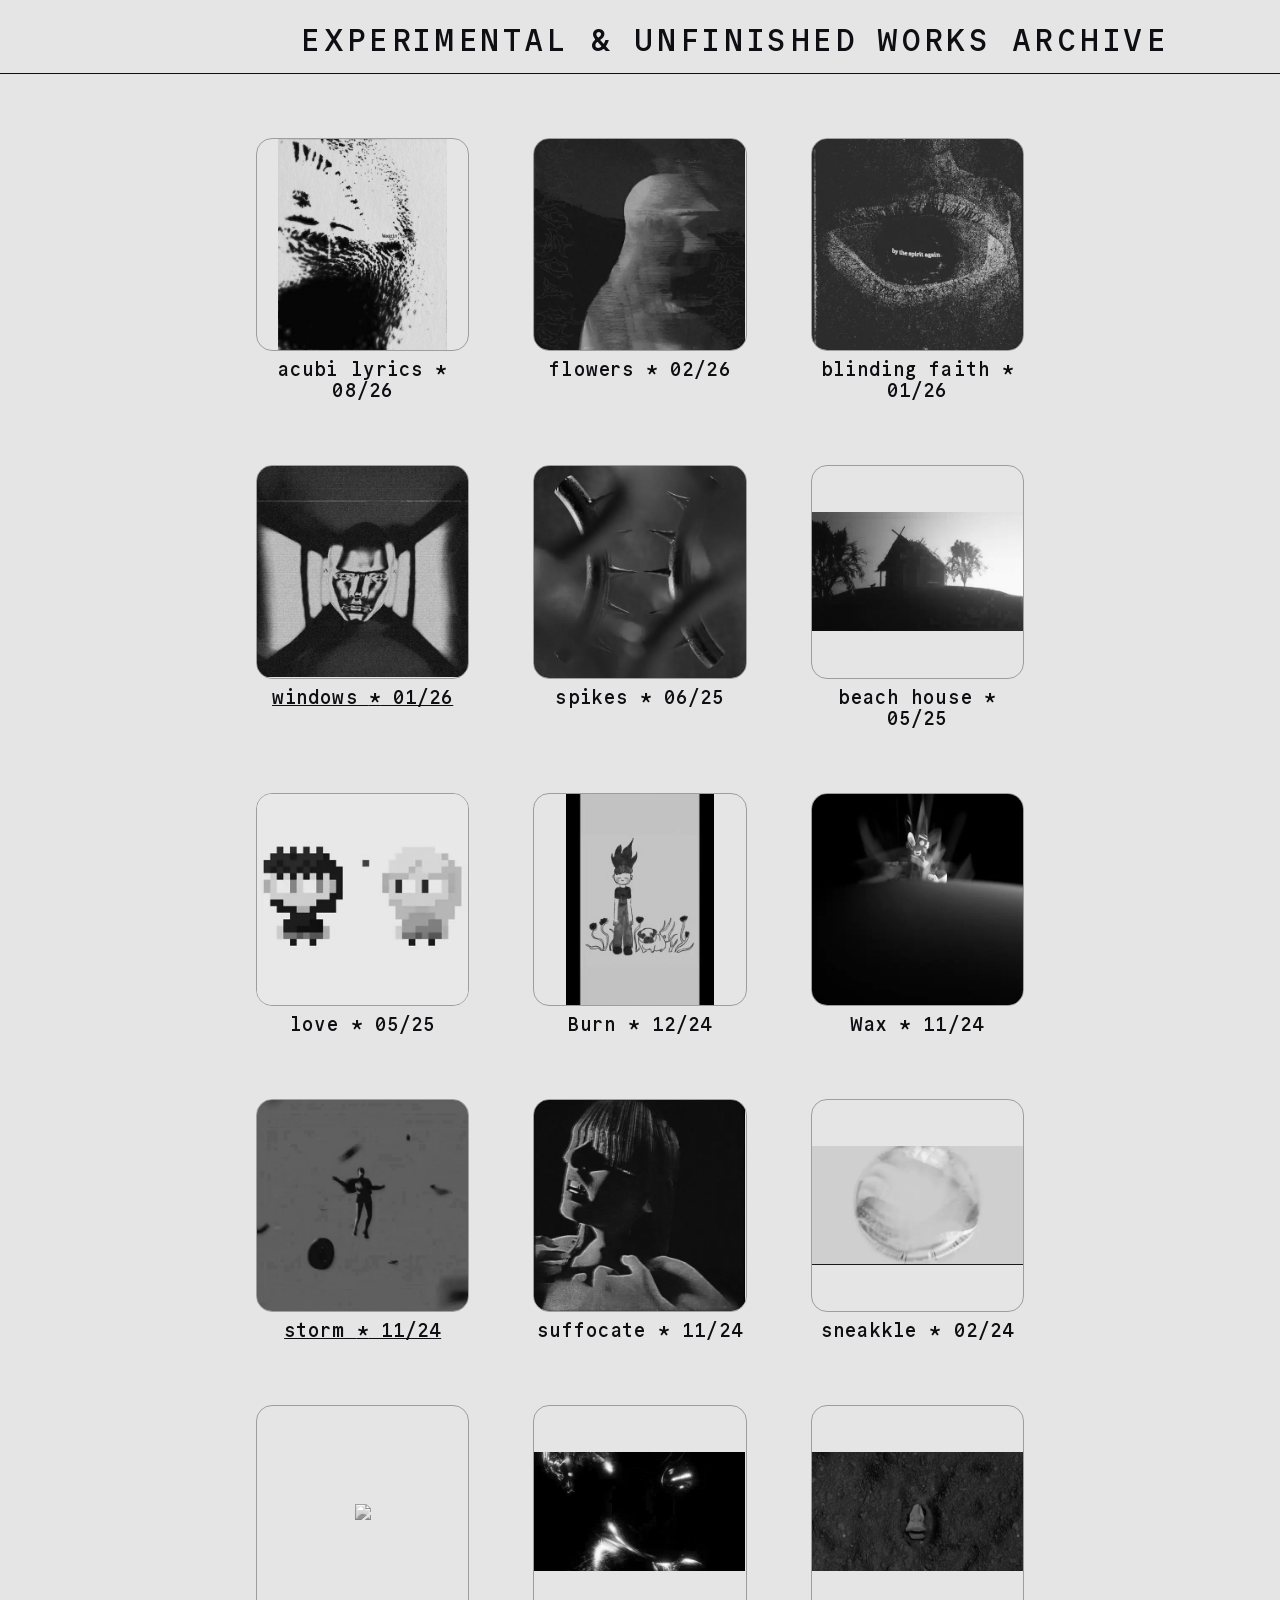
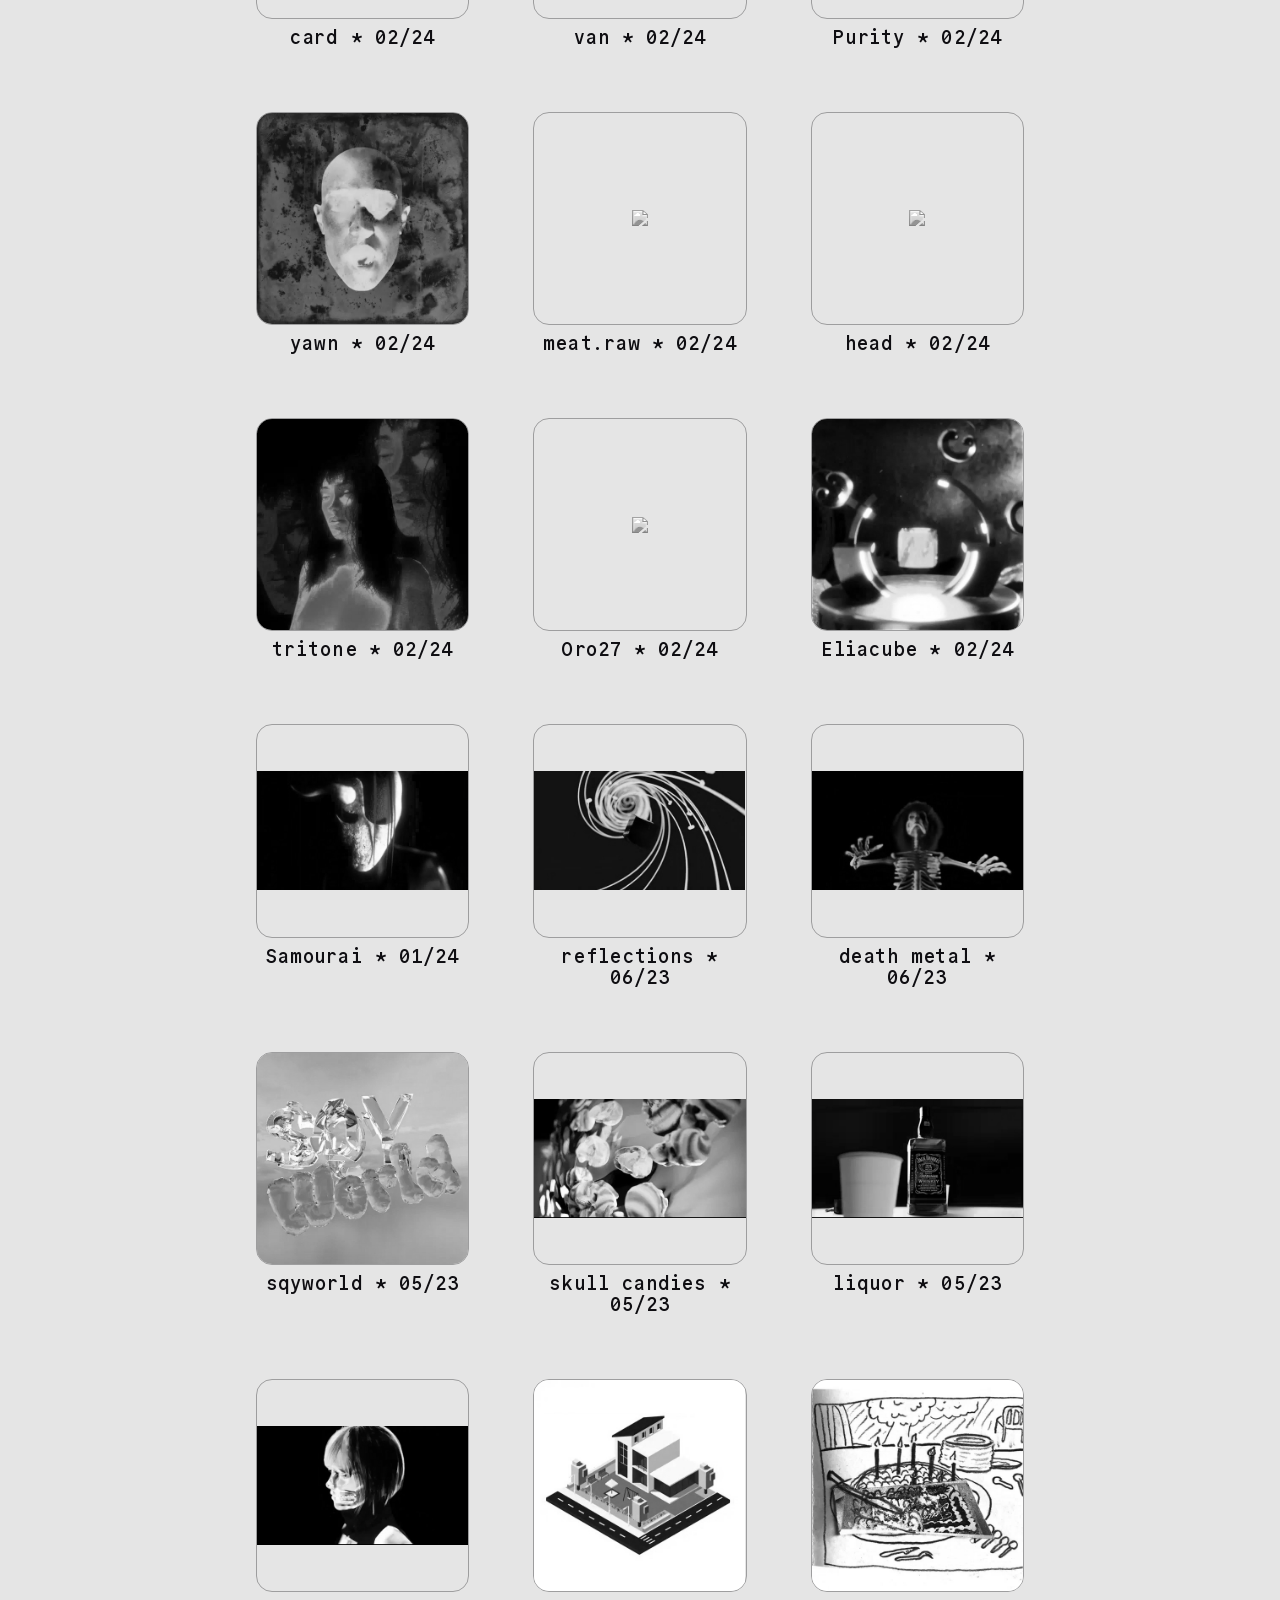
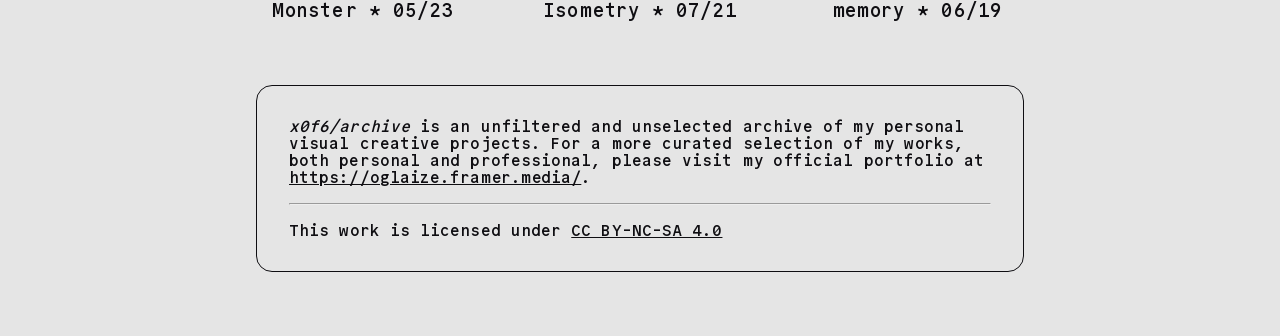
==== commit 20e55fc8: "Teenage Engineering color palette adjusted favicon, lottie logo, color variables" ====
--- a/index.html
+++ b/index.html
@@ -5,7 +5,7 @@
   <meta charset="UTF-8">
   <meta name="viewport" content="width=device-width, initial-scale=1.0">
   <title>x0f6 archive</title>
-  <link rel="icon" type="image/x-icon" href="img/logo_x0f6.svg" />
+  <link rel="icon" type="image/x-icon" href="img/logo_x0f6-grey.svg" />
   <link rel="stylesheet" href="style.css">
 </head>
 
--- a/style.css
+++ b/style.css
@@ -1,40 +1,33 @@
-/* Generated by Timbrica — font-converter */
-
 @font-face {
-  font-family: 'Inter Variable';
-  src:
-    url('fonts/InterVariable.woff2') format('woff2');
-  font-weight: 100 900;
+  font-family: 'bristol';
+  src: url('fonts/Bristol.woff2') format('woff2'),
+       url('fonts/Bristol.woff') format('woff');
+  font-weight: normal;
   font-style: normal;
   font-display: swap;
 }
-
 @font-face {
-  font-family: 'Google Sans Code';
-  src:
-    url('fonts/GoogleSansCode-Regular.woff2') format('woff2');
-  font-weight: 300 800;
-  font-style: normal;
+  font-family: 'commitmonov143';
+  src: url('fonts/CommitMono\ VariableFont.woff2') format('woff2'),
   font-display: swap;
 }
 
-
-
 :root {
-  --sans: "bristol", system-ui, sans-serif;
-  --etoile: "bristol", "inter variable", inter, system-ui, sans-serif;
-  --title: "bristol", system-ui, sans-serif;
-  --mono: "google sans code", monospace;
-  --fontsize: 1rem;
-  --roundness: 0px;
+  --sans: "commitmonov143", system-ui, sans-serif;
+  --etoile: "commitmonov143", "inter variable", inter, system-ui, sans-serif;
+  --title: "commitmonov143", system-ui, sans-serif;
+  --mono: "commitmonov143", monospace;
+  --fontsize: 1.2rem;
+  --roundness: 16px;
   /* font-size: 87.5%; */
-  --fg: #31c497;
-  /* --fg-muted: color-mix(in srgb, var(--fg) 67%, transparent); */
+  --accent: #ff6600;
+  --fg-muted: color-mix(in srgb, var(--fg) 33%, transparent);
 }
 
 @media (prefers-color-scheme: light) {
   :root {
-    --bg: #FFFFFF;
+    --fg: #0F0E12;
+    --bg: #E5E5E5;
     font-weight: 600;
     letter-spacing: 0.005em;
   }
@@ -42,7 +35,8 @@
 
 @media (prefers-color-scheme: dark) {
   :root {
-    --bg: #000000;
+    --fg: #E5E5E5;
+    --bg: #0F0E12;
     font-weight: 400;
     letter-spacing: 0;
   }
@@ -54,9 +48,10 @@
   box-sizing: border-box;
   font-family: var(--sans);
   font-feature-settings: "case";
-  text-transform: uppercase;
+  /* text-transform: capitalize; */
   color: var(--fg);
   border-radius: var(--roundness);
+  font-feature-settings: 'ss01', 'ss02', 'ss03', 'ss04', 'ss05', 'cv06', 'cv08', 'cv10' !important; /* 'cv02', */
 }
 
 body {
@@ -81,6 +76,8 @@
   grid-template-columns: 1fr auto;
   align-items: center;
   gap: 1rem;
+  padding-left: 4rem;
+  padding-right: 4rem;
 }
 
 header .header-logo,
@@ -97,13 +94,16 @@
 header .header-title {
   justify-self: center;
   text-align: center;
-  font-weight: bold;
-  font-family: var(--title);
-  background-color: var(--fg);
-  color: var(--bg);
+  /* font-weight: bold; */
+  /* font-family: "janeausten"; */
+  /* font-feature-settings:initial !important; */
+  /* background-color: var(--fg);
+  color: var(--bg); */
   font-size: 1.62em;
   padding-top: 7px;
   margin-right: 3rem;
+  text-transform: uppercase;
+  letter-spacing: 0.2rem;
 }
 
 
@@ -118,13 +118,14 @@
 
 .gallery {
   display: grid;
-  grid-template-columns: repeat(auto-fill, minmax(16rem, 1fr));
-  gap: 8rem;
-  row-gap: 8rem;
+  grid-template-columns: repeat(auto-fill, minmax(12rem, 1fr));
+  gap: 4rem;
+  row-gap: 4rem;
   align-items: start;
   padding: 2rem;
-  margin-left: 2rem;
-  margin-right: 2rem;
+  margin-left: 14rem;
+  margin-right: 14rem;
+  margin-top: 2rem;
 }
 
 .about {
@@ -149,15 +150,9 @@
 }
 
 .item:hover .desc {
-  transform: rotate(5deg);
-  font-size: 162%;
-  /* font-weight: 800; */
   background-color: var(--fg);
   color: var(--bg);
-  margin-bottom: -999px;
-  transition: all 0.2s ease-in-out;
-  line-height: 1.5rem;
-  padding: 1rem 0.5rem 0.7rem 0.5rem;
+  font-weight: 700;
 }
 
 .item:hover .desc .etoile {
@@ -165,9 +160,7 @@
 }
 
 .item:hover .media {
-  transform: rotate(-3deg) scale(133%);
-  /* border: 1px solid var(--fg); */
-  transition: all 0.2s ease-in-out;
+  border: 1px solid var(--fg);
 }
 
 /* .item .desc {
@@ -184,6 +177,7 @@
   overflow: hidden;
   background-color: transparent;
   cursor: pointer;
+  border: 1px solid var(--fg-muted);
 }
 
 .item .media img,
@@ -195,7 +189,7 @@
   display: block;
   object-fit: cover;
   background-color: transparent;
-  border-radius: var(--roundness);
+  border-radius: unset;
   filter: grayscale();
 }
 
@@ -229,6 +223,9 @@
   padding: 2rem;
   border: 1px solid var(--fg);
   margin: 2rem 4rem 4rem 4rem;
+  font-size: 1rem;
+  margin-left: 16rem;
+  margin-right: 16rem;
 }
 
 footer a:hover {
@@ -403,7 +400,7 @@
 .planete text {
   /* fill: var(--fg); */
   /* font-size: 16px; */
-  letter-spacing: 0.21em;
+  letter-spacing: 0.22em;
 }
 
 @keyframes tourne {
